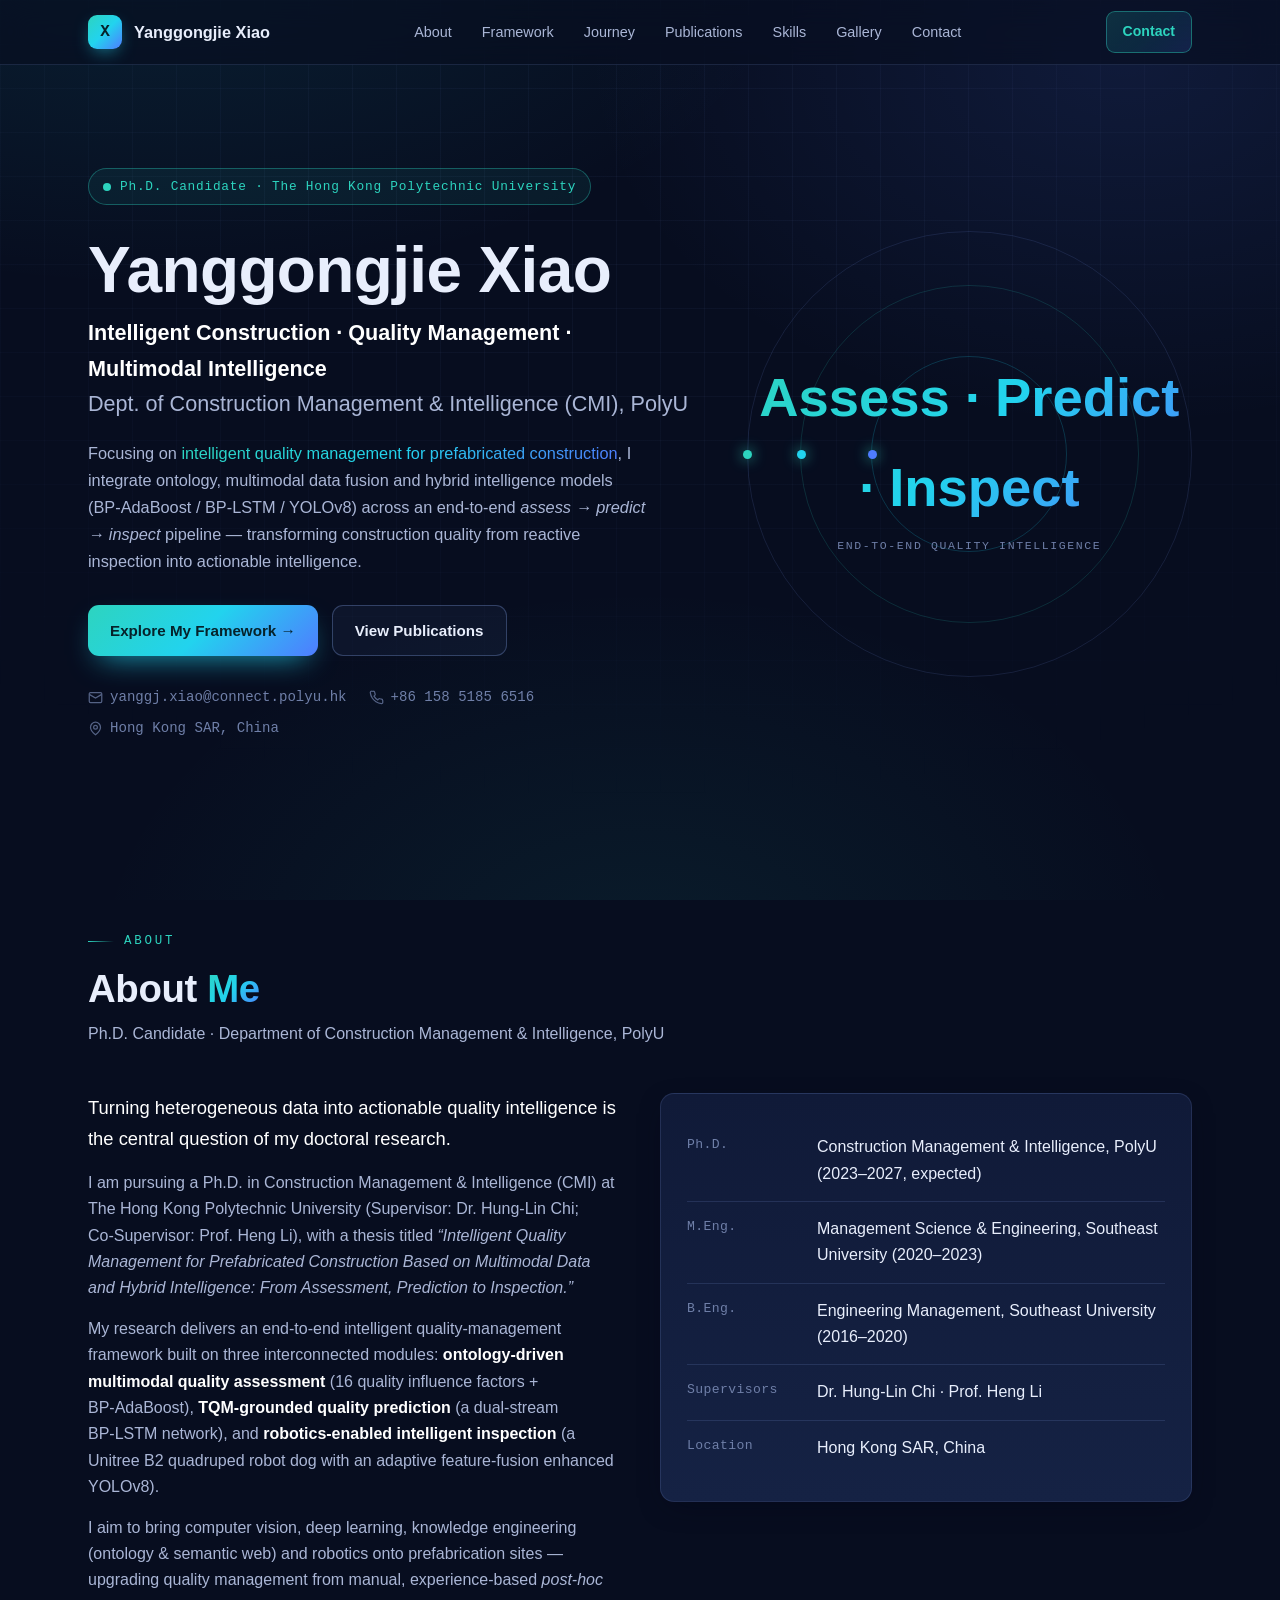
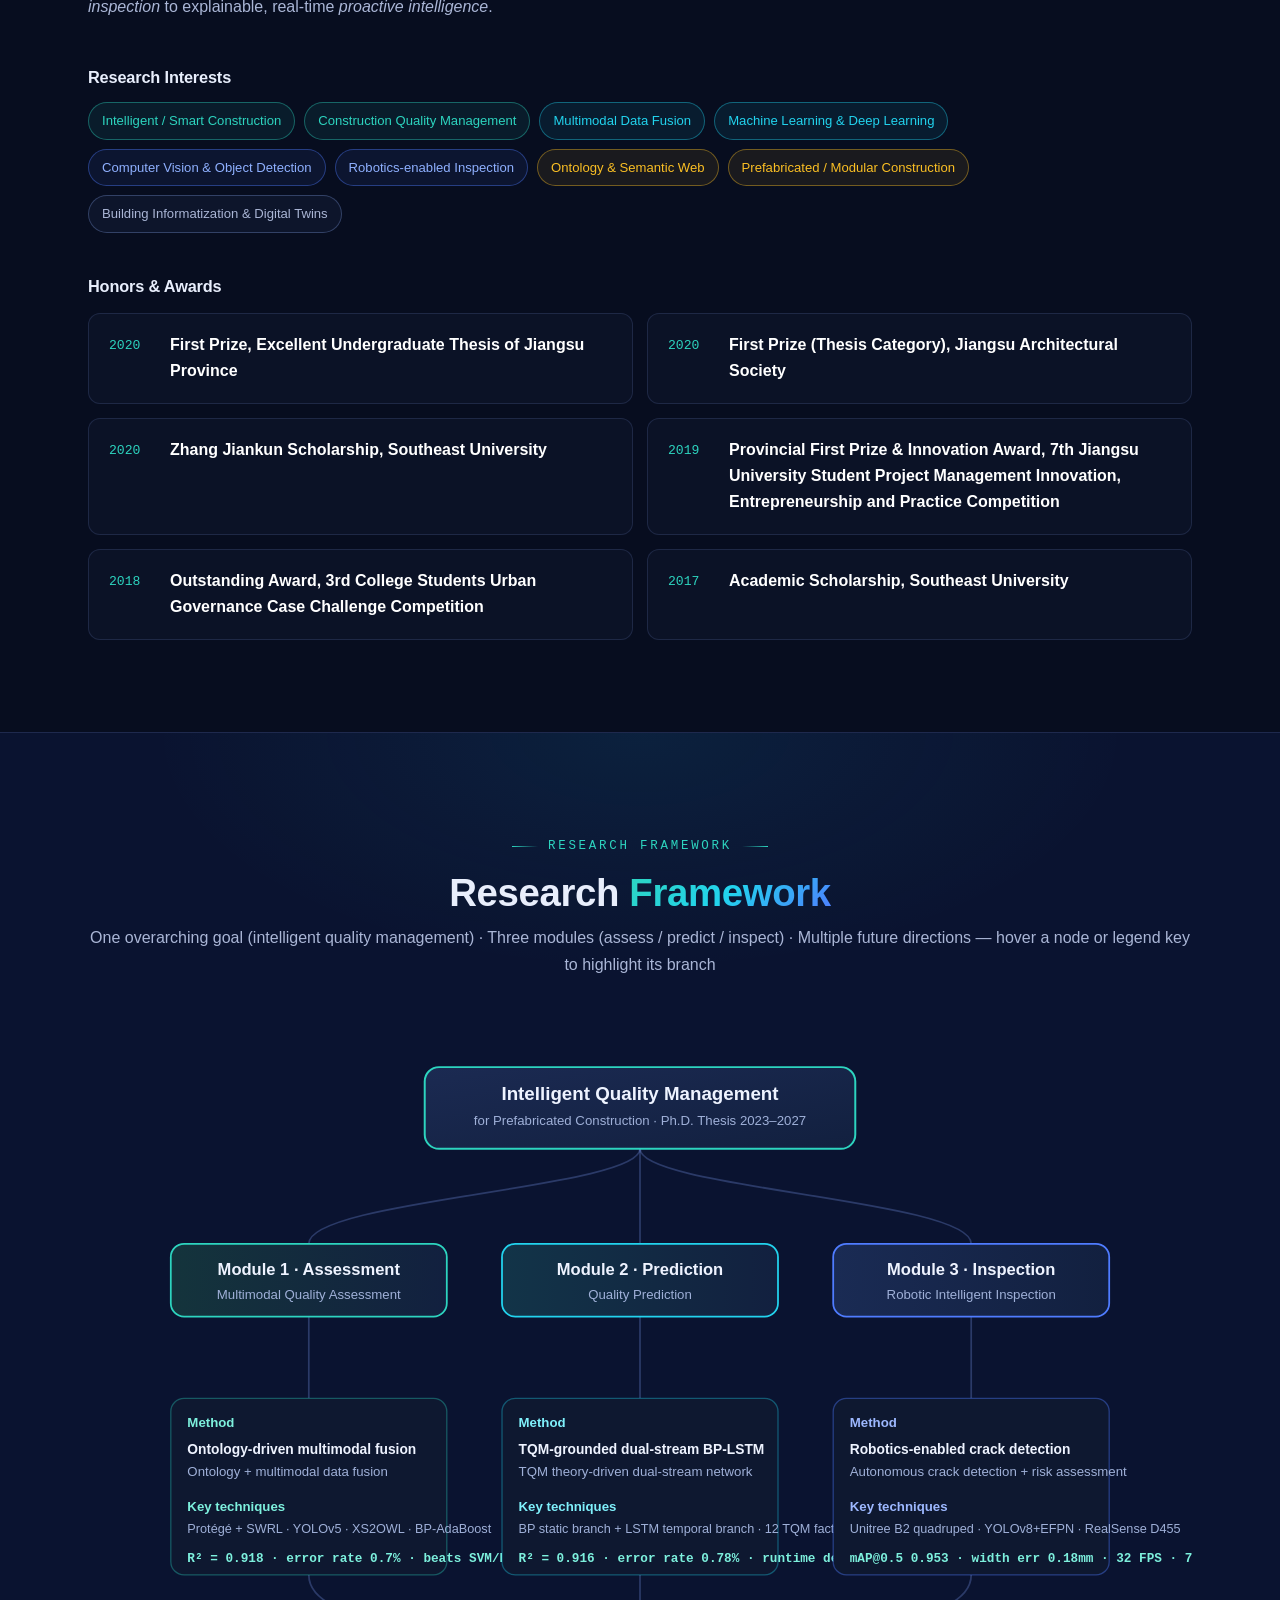
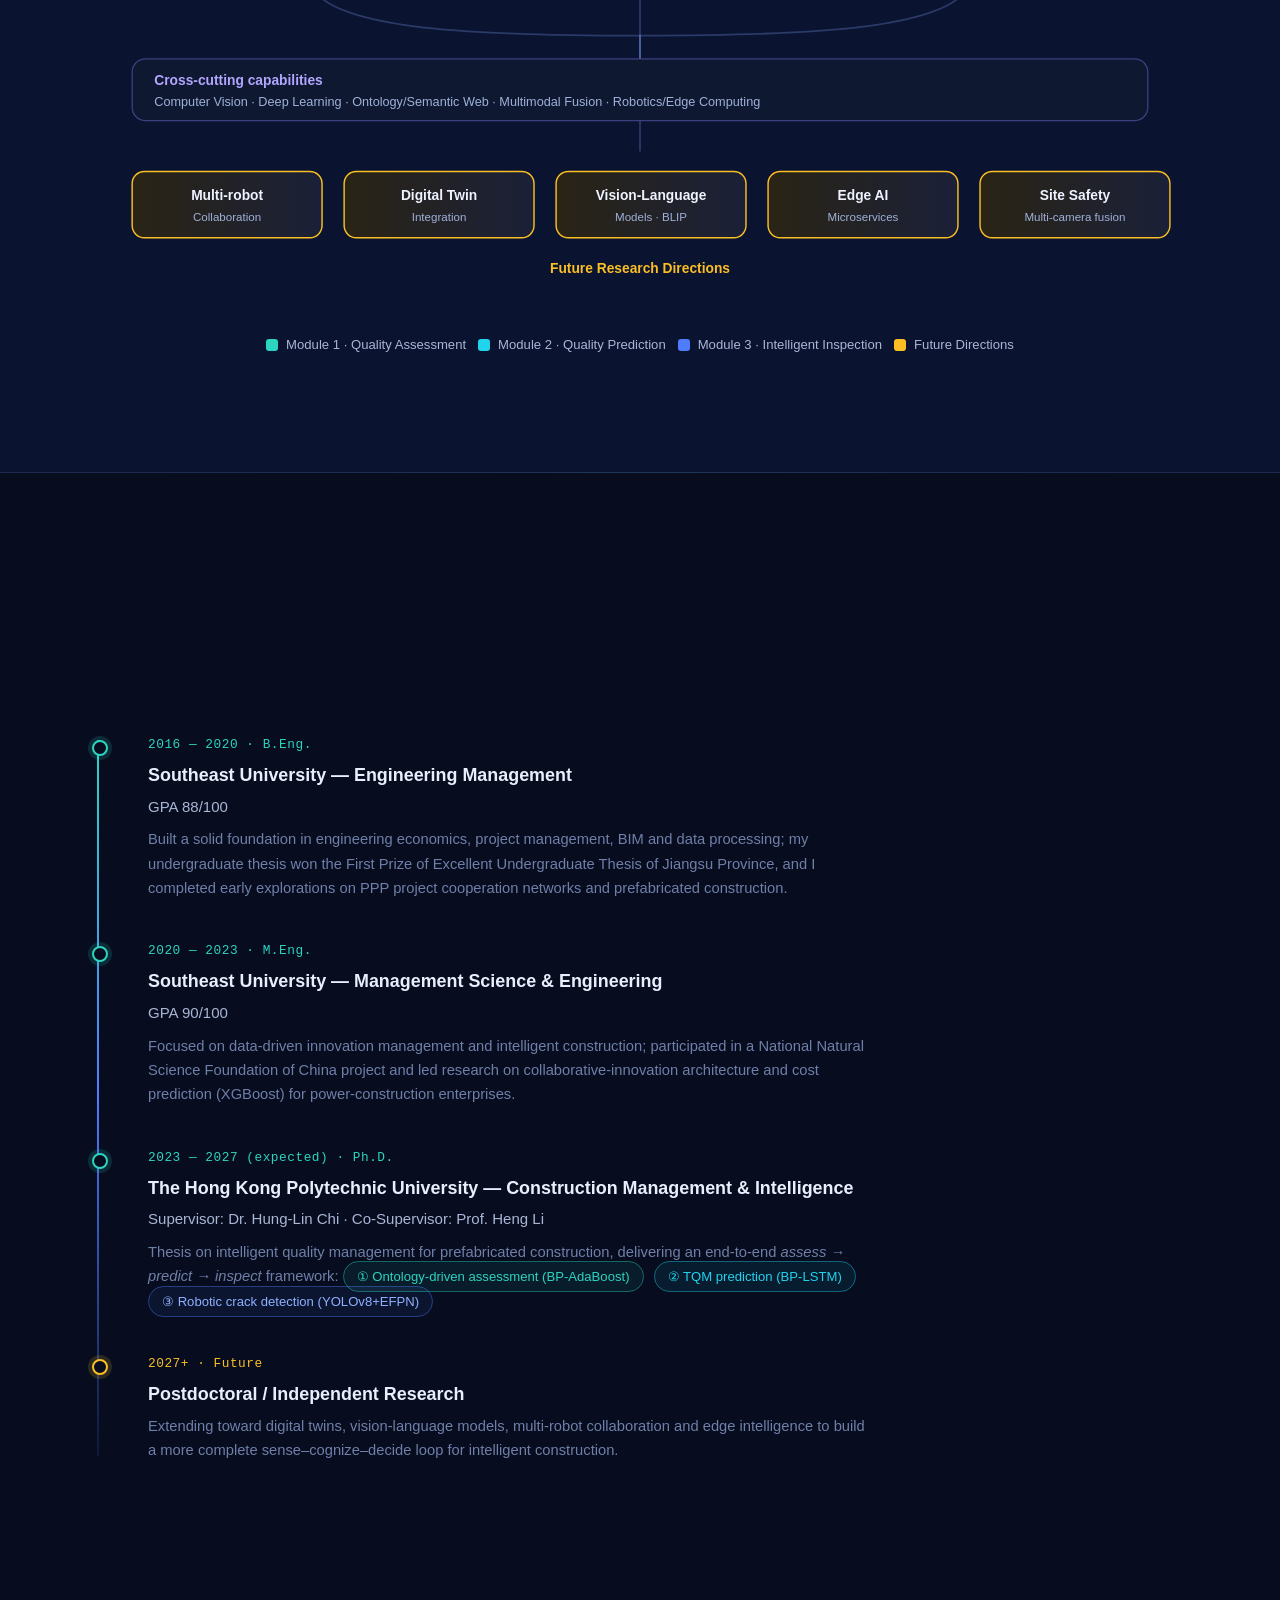
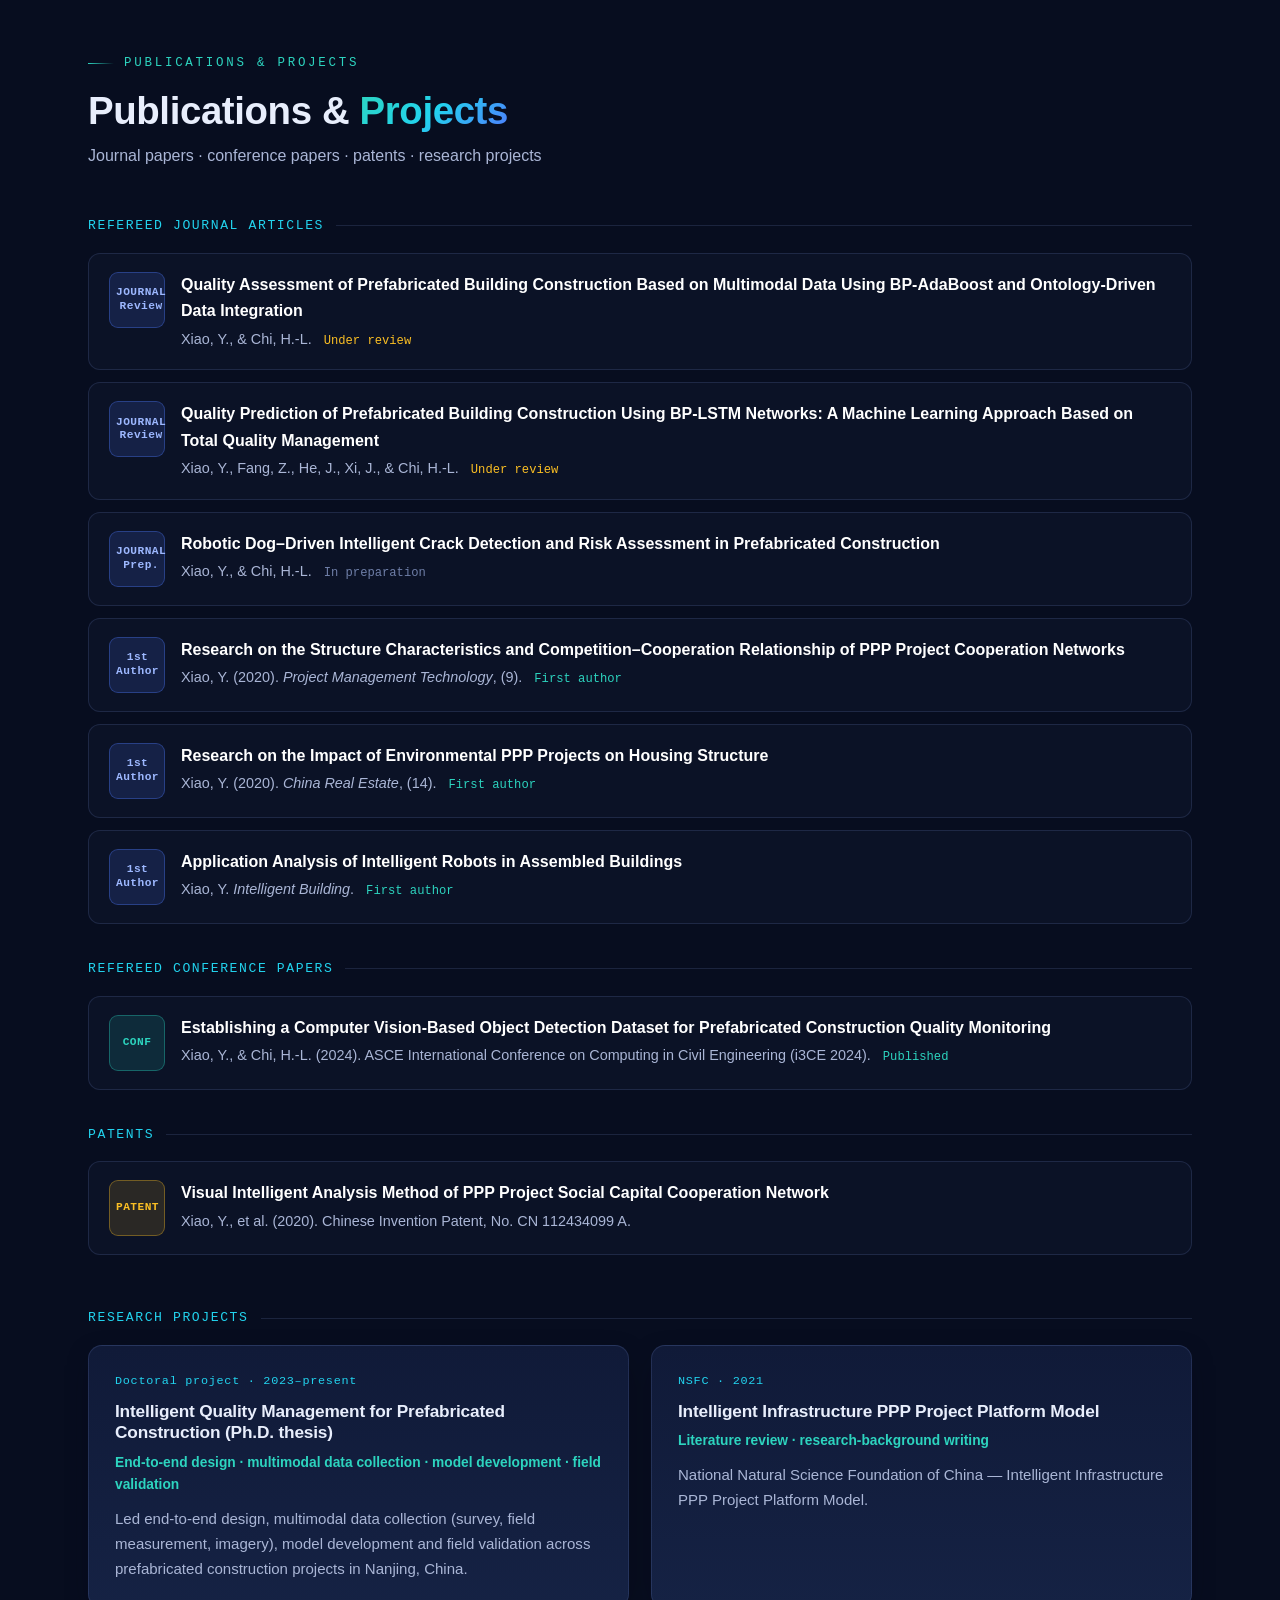
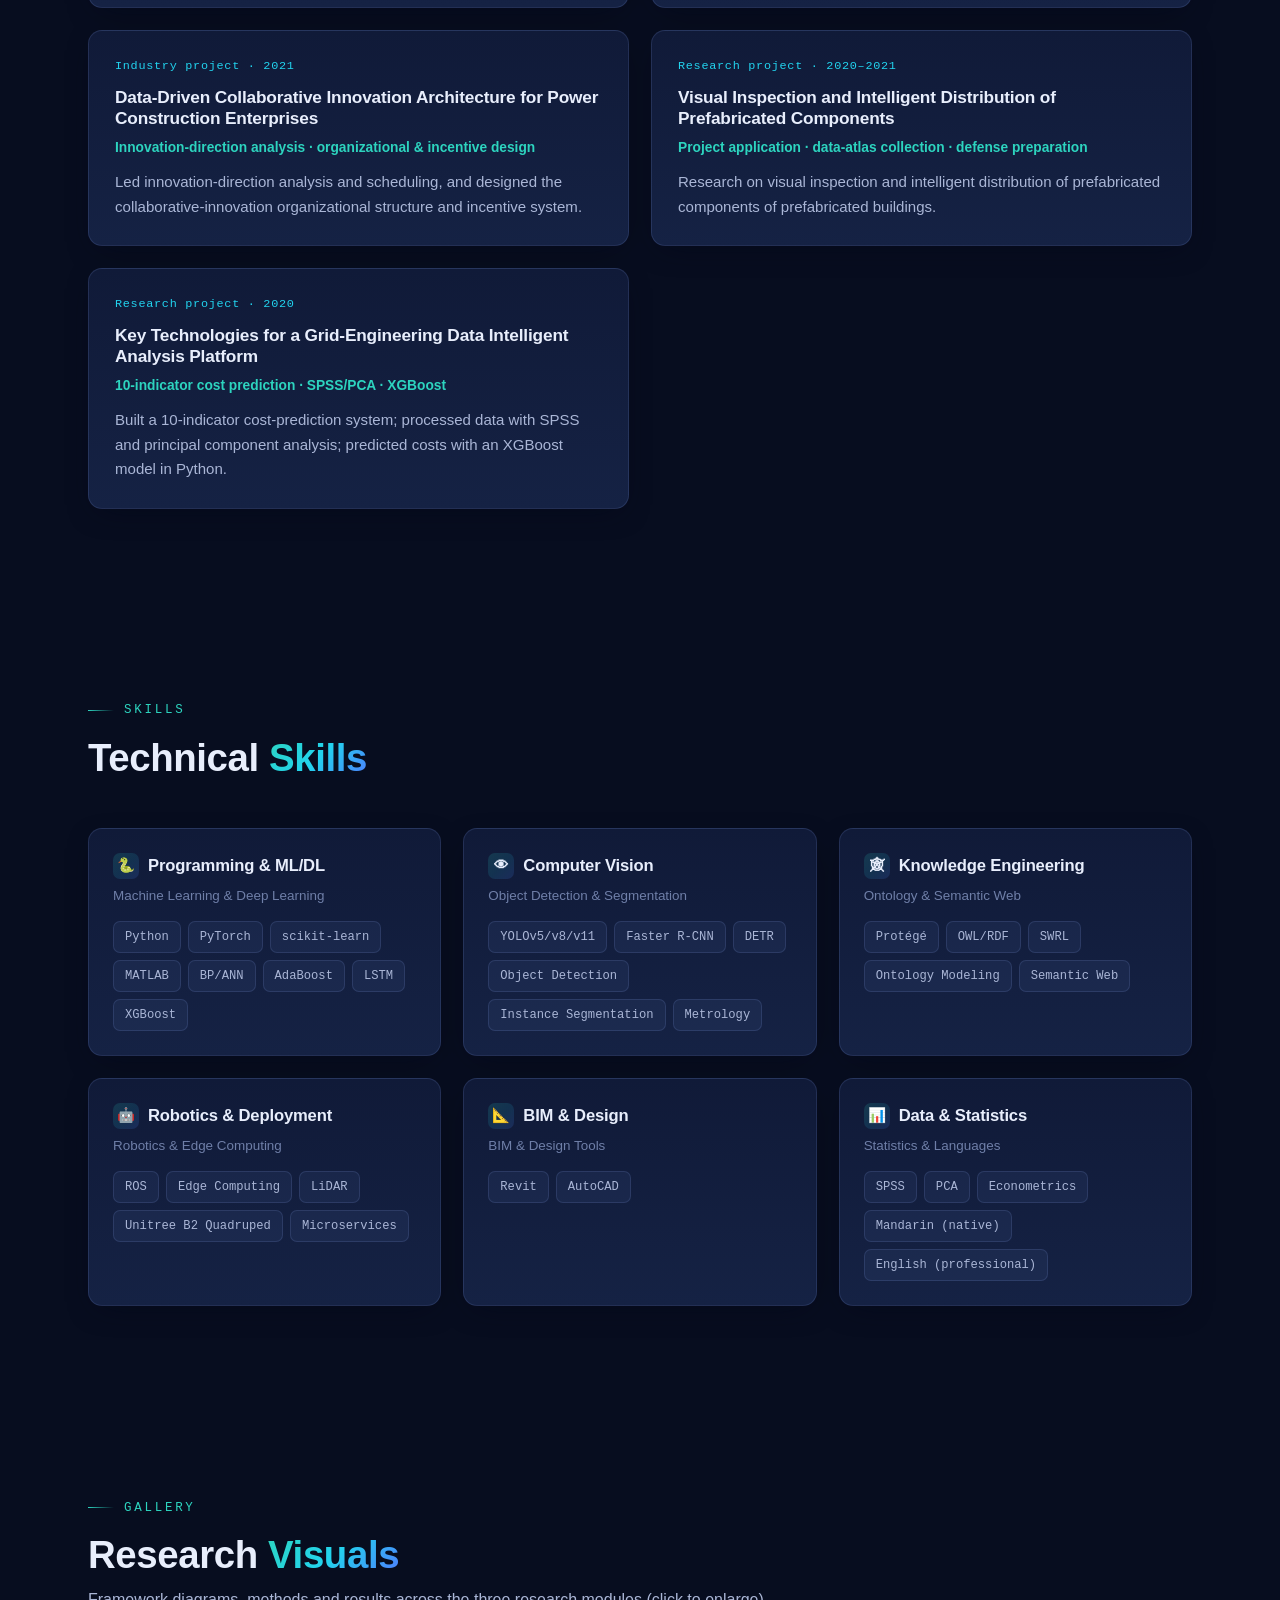
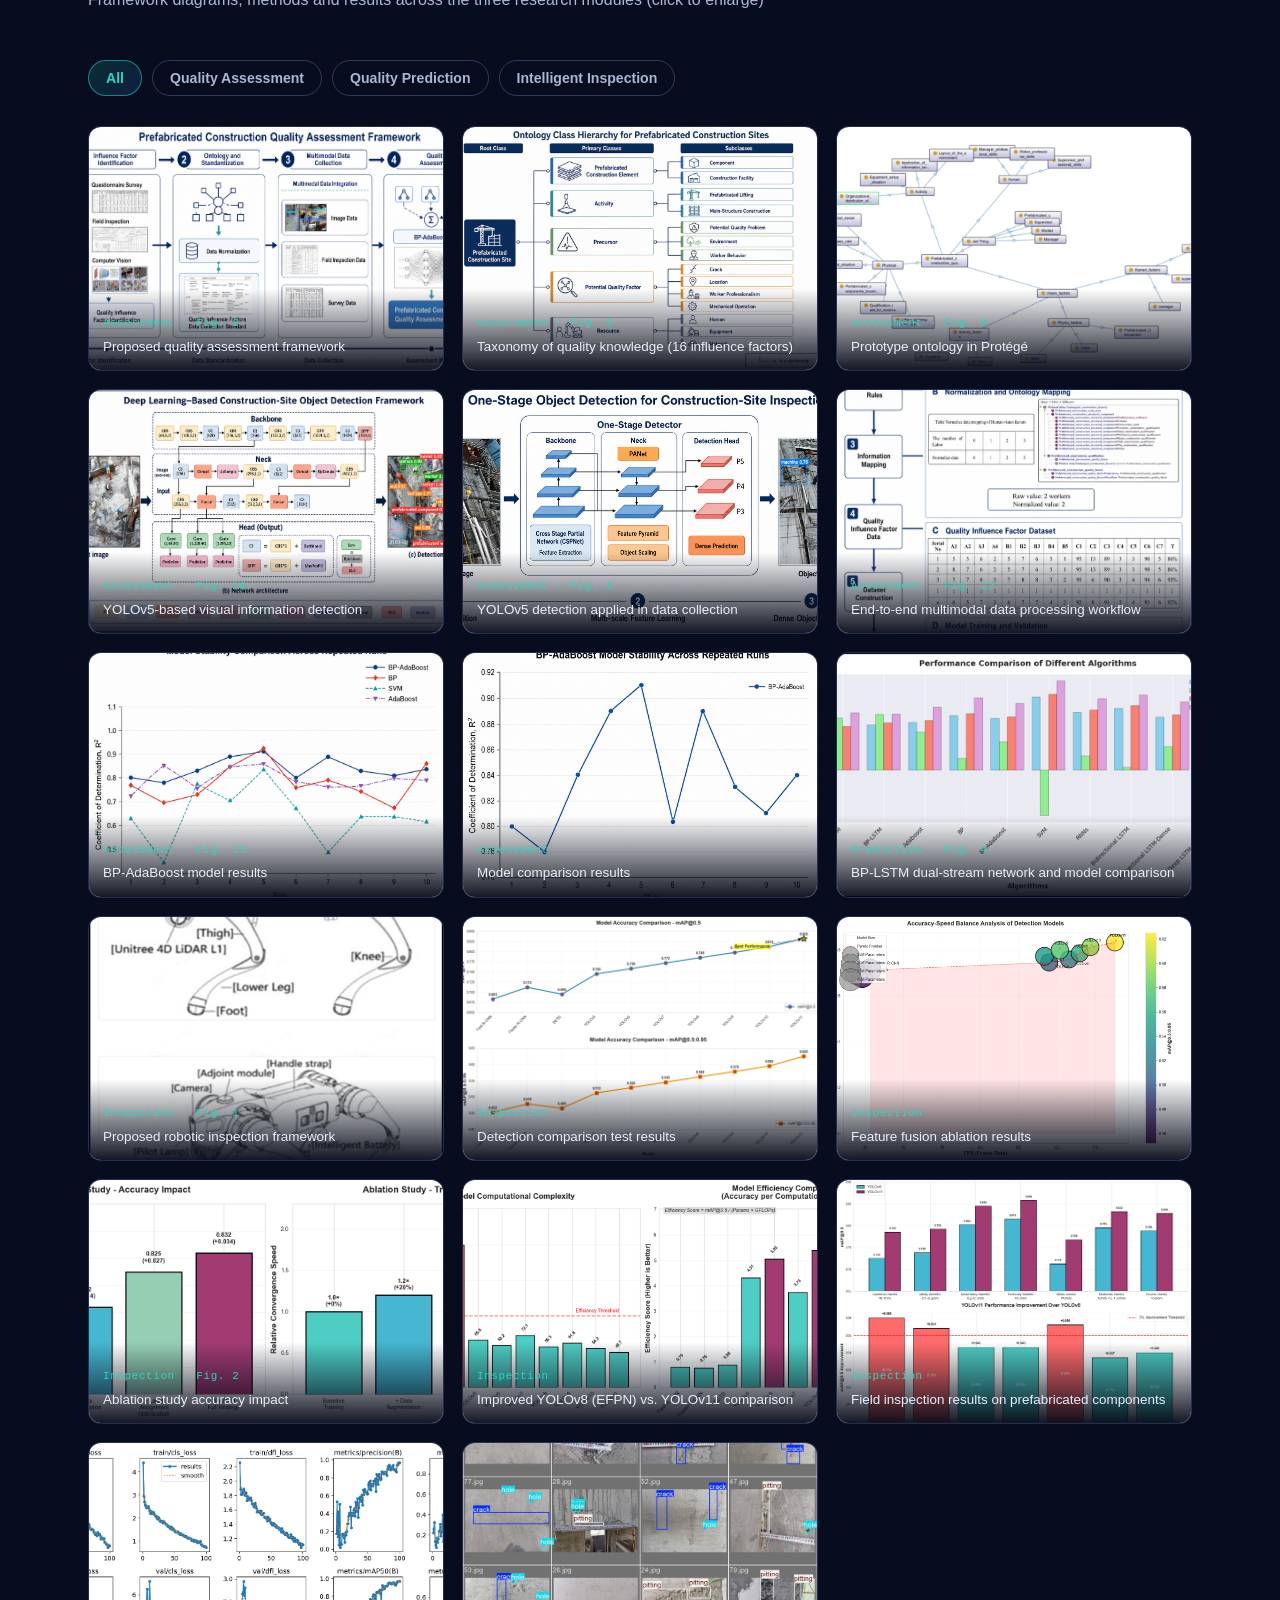
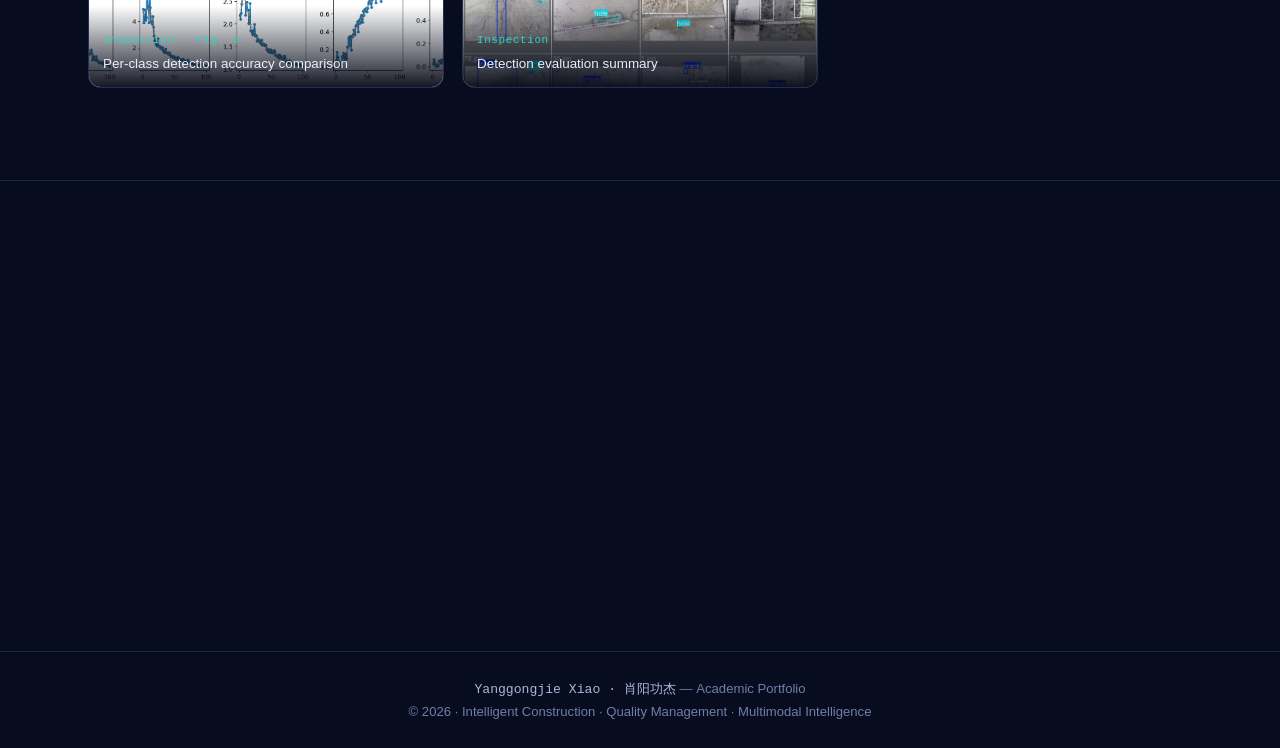
==== index-en.html @ 0dbd0381 "Initial commit: personal academic portfolio website" ====
<!DOCTYPE html>
<html lang="en">
<head>
<meta charset="UTF-8" />
<meta name="viewport" content="width=device-width, initial-scale=1.0" />
<title>Yanggongjie Xiao — Academic Portfolio | Intelligent Construction &amp; Quality Management</title>
<meta name="description" content="Yanggongjie Xiao, Ph.D. Candidate in Construction Management & Intelligence (CMI) at The Hong Kong Polytechnic University. Research: intelligent construction, prefabricated building quality management, multimodal data fusion, computer vision and robotic inspection." />
<link rel="icon" href="data:image/svg+xml,%3Csvg xmlns='http://www.w3.org/2000/svg' viewBox='0 0 32 32'%3E%3Crect width='32' height='32' rx='8' fill='%230a1330'/%3E%3Ctext x='16' y='22' font-size='16' text-anchor='middle' fill='%232dd4bf' font-family='monospace' font-weight='bold'%3EX%3C/text%3E%3C/svg%3E" />
<link rel="stylesheet" href="css/style.css" />
</head>
<body>

<!-- ============ Header ============ -->
<header class="site-header">
  <div class="nav-inner">
    <a href="#top" class="brand">
      <span class="logo">X</span>
      <span>Yanggongjie Xiao</span>
    </a>
    <nav>
      <ul class="nav-links">
        <li><a href="#about">About</a></li>
        <li><a href="#framework">Framework</a></li>
        <li><a href="#journey">Journey</a></li>
        <li><a href="#publications">Publications</a></li>
        <li><a href="#skills">Skills</a></li>
        <li><a href="#gallery">Gallery</a></li>
        <li><a href="#contact">Contact</a></li>
      </ul>
    </nav>
    <a class="nav-cta" href="#contact">Contact</a>
    <button class="nav-toggle" aria-label="Menu">☰</button>
  </div>
</header>

<!-- ============ Hero ============ -->
<section class="hero" id="top">
  <div class="container hero-grid">
    <div class="reveal">
      <span class="hero-tag"><span class="dot"></span> Ph.D. Candidate · The Hong Kong Polytechnic University</span>
      <h1>Yanggongjie Xiao</h1>
      <div class="role">
        <span>Intelligent Construction · Quality Management · Multimodal Intelligence</span><br />
        <span class="dim">Dept. of Construction Management &amp; Intelligence (CMI), PolyU</span>
      </div>
      <p class="blurb">
        Focusing on <span class="grad-text">intelligent quality management for prefabricated construction</span>, I integrate ontology, multimodal data fusion and hybrid intelligence models (BP‑AdaBoost / BP‑LSTM / YOLOv8) across an end-to-end <em>assess → predict → inspect</em> pipeline — transforming construction quality from reactive inspection into actionable intelligence.
      </p>
      <div class="hero-actions">
        <a class="btn btn-primary" href="#framework">Explore My Framework →</a>
        <a class="btn btn-ghost" href="#publications">View Publications</a>
      </div>
      <div class="hero-contacts">
        <span>
          <svg viewBox="0 0 24 24" fill="none" stroke="currentColor" stroke-width="2"><rect x="2" y="4" width="20" height="16" rx="2"/><path d="m2 7 10 6 10-6"/></svg>
          yanggj.xiao@connect.polyu.hk
        </span>
        <span>
          <svg viewBox="0 0 24 24" fill="none" stroke="currentColor" stroke-width="2"><path d="M22 16.9v3a2 2 0 0 1-2.2 2 19.8 19.8 0 0 1-8.6-3.1 19.5 19.5 0 0 1-6-6A19.8 19.8 0 0 1 2.1 4.2 2 2 0 0 1 4.1 2h3a2 2 0 0 1 2 1.7c.1 1 .4 2 .7 2.8a2 2 0 0 1-.5 2.1L8 9.8a16 16 0 0 0 6 6l1.2-1.3a2 2 0 0 1 2.1-.5c.9.3 1.8.6 2.8.7a2 2 0 0 1 1.7 2z"/></svg>
          +86 158 5185 6516
        </span>
        <span>
          <svg viewBox="0 0 24 24" fill="none" stroke="currentColor" stroke-width="2"><path d="M20 10c0 6-8 12-8 12s-8-6-8-12a8 8 0 0 1 16 0z"/><circle cx="12" cy="10" r="3"/></svg>
          Hong Kong SAR, China
        </span>
      </div>
    </div>

    <div class="hero-visual reveal">
      <div class="orbit"></div>
      <div class="orbit o2"></div>
      <div class="orbit o3"></div>
      <div class="hero-core">
        <div class="big grad-text">Assess · Predict · Inspect</div>
        <div class="lbl">End-to-end quality intelligence</div>
      </div>
    </div>
  </div>
</section>

<!-- ============ About ============ -->
<section id="about">
  <div class="container">
    <div class="section-head reveal">
      <span class="eyebrow">About</span>
      <h2 class="section-title">About <span class="grad-text">Me</span></h2>
      <p class="section-sub">Ph.D. Candidate · Department of Construction Management &amp; Intelligence, PolyU</p>
    </div>

    <div class="about-grid">
      <div class="reveal">
        <p class="about-lead">Turning heterogeneous data into actionable quality intelligence is the central question of my doctoral research.</p>
        <div class="about-text">
          <p>
            I am pursuing a Ph.D. in Construction Management &amp; Intelligence (CMI) at The Hong Kong Polytechnic University (Supervisor: Dr. Hung‑Lin Chi; Co‑Supervisor: Prof. Heng Li), with a thesis titled <em>“Intelligent Quality Management for Prefabricated Construction Based on Multimodal Data and Hybrid Intelligence: From Assessment, Prediction to Inspection.”</em>
          </p>
          <p>
            My research delivers an end-to-end intelligent quality-management framework built on three interconnected modules: <b style="color:#fff">ontology-driven multimodal quality assessment</b> (16 quality influence factors + BP‑AdaBoost), <b style="color:#fff">TQM-grounded quality prediction</b> (a dual-stream BP‑LSTM network), and <b style="color:#fff">robotics-enabled intelligent inspection</b> (a Unitree B2 quadruped robot dog with an adaptive feature-fusion enhanced YOLOv8).
          </p>
          <p>
            I aim to bring computer vision, deep learning, knowledge engineering (ontology &amp; semantic web) and robotics onto prefabrication sites — upgrading quality management from manual, experience-based <em>post-hoc inspection</em> to explainable, real-time <em>proactive intelligence</em>.
          </p>
        </div>
      </div>

      <div class="about-side reveal">
        <div class="card">
          <div class="fact-row"><span class="k">Ph.D.</span><span class="v">Construction Management &amp; Intelligence, PolyU (2023–2027, expected)</span></div>
          <div class="fact-row"><span class="k">M.Eng.</span><span class="v">Management Science &amp; Engineering, Southeast University (2020–2023)</span></div>
          <div class="fact-row"><span class="k">B.Eng.</span><span class="v">Engineering Management, Southeast University (2016–2020)</span></div>
          <div class="fact-row"><span class="k">Supervisors</span><span class="v">Dr. Hung‑Lin Chi · Prof. Heng Li</span></div>
          <div class="fact-row"><span class="k">Location</span><span class="v">Hong Kong SAR, China</span></div>
        </div>
      </div>
    </div>

    <div class="reveal" style="margin-top:34px">
      <h3 style="margin-bottom:14px;font-size:1.02rem">Research Interests</h3>
      <div class="chips">
        <span class="chip teal">Intelligent / Smart Construction</span>
        <span class="chip teal">Construction Quality Management</span>
        <span class="chip cyan">Multimodal Data Fusion</span>
        <span class="chip cyan">Machine Learning &amp; Deep Learning</span>
        <span class="chip blue">Computer Vision &amp; Object Detection</span>
        <span class="chip blue">Robotics-enabled Inspection</span>
        <span class="chip amber">Ontology &amp; Semantic Web</span>
        <span class="chip amber">Prefabricated / Modular Construction</span>
        <span class="chip">Building Informatization &amp; Digital Twins</span>
      </div>
    </div>

    <!-- Honors -->
    <div class="reveal" style="margin-top:44px">
      <h3 style="margin-bottom:16px;font-size:1.02rem">Honors &amp; Awards</h3>
      <div class="honors">
        <div class="honor"><span class="yr">2020</span><div><div class="t">First Prize, Excellent Undergraduate Thesis of Jiangsu Province</div></div></div>
        <div class="honor"><span class="yr">2020</span><div><div class="t">First Prize (Thesis Category), Jiangsu Architectural Society</div></div></div>
        <div class="honor"><span class="yr">2020</span><div><div class="t">Zhang Jiankun Scholarship, Southeast University</div></div></div>
        <div class="honor"><span class="yr">2019</span><div><div class="t">Provincial First Prize &amp; Innovation Award, 7th Jiangsu University Student Project Management Innovation, Entrepreneurship and Practice Competition</div></div></div>
        <div class="honor"><span class="yr">2018</span><div><div class="t">Outstanding Award, 3rd College Students Urban Governance Case Challenge Competition</div></div></div>
        <div class="honor"><span class="yr">2017</span><div><div class="t">Academic Scholarship, Southeast University</div></div></div>
      </div>
    </div>
  </div>
</section>

<!-- ============ Research Framework (tree) ============ -->
<section class="framework-stage" id="framework">
  <div class="container">
    <div class="section-head center reveal">
      <span class="eyebrow">Research Framework</span>
      <h2 class="section-title">Research <span class="grad-text">Framework</span></h2>
      <p class="section-sub">One overarching goal (intelligent quality management) · Three modules (assess / predict / inspect) · Multiple future directions — hover a node or legend key to highlight its branch</p>
    </div>

    <div class="tree-wrap reveal">
      <div class="tree">
        <svg viewBox="0 0 1000 790" role="img" aria-label="Research framework tree diagram">
          <defs>
            <linearGradient id="gRoot" x1="0" y1="0" x2="1" y2="1">
              <stop offset="0" stop-color="#1b2a52"/><stop offset="1" stop-color="#12203f"/>
            </linearGradient>
            <linearGradient id="gAssess" x1="0" y1="0" x2="1" y2="0">
              <stop offset="0" stop-color="#14343c"/><stop offset="1" stop-color="#12203f"/>
            </linearGradient>
            <linearGradient id="gPredict" x1="0" y1="0" x2="1" y2="0">
              <stop offset="0" stop-color="#123448"/><stop offset="1" stop-color="#12203f"/>
            </linearGradient>
            <linearGradient id="gInspect" x1="0" y1="0" x2="1" y2="0">
              <stop offset="0" stop-color="#1a2b54"/><stop offset="1" stop-color="#12203f"/>
            </linearGradient>
            <linearGradient id="gFuture" x1="0" y1="0" x2="1" y2="0">
              <stop offset="0" stop-color="#2a2415"/><stop offset="1" stop-color="#1a2038"/>
            </linearGradient>
          </defs>

          <!-- connecting lines -->
          <g class="links">
            <path class="link" d="M500 104 C500 140 200 150 200 190" />
            <path class="link" d="M500 104 L500 190" />
            <path class="link" d="M500 104 C500 140 800 150 800 190" />
            <path class="link" data-module="assess"  d="M200 256 L200 330" />
            <path class="link" data-module="predict" d="M500 256 L500 330" />
            <path class="link" data-module="inspect" d="M800 256 L800 330" />
            <path class="link" d="M200 490 C200 540 350 545 500 545 L500 566" />
            <path class="link" d="M500 490 L500 566" />
            <path class="link" d="M800 490 C800 540 650 545 500 545 L500 566" />
            <path class="link" d="M500 622 L500 650" />
          </g>

          <!-- ROOT -->
          <g class="node" data-root="true">
            <rect x="305" y="30" width="390" height="74" rx="13" fill="url(#gRoot)" stroke="#2dd4bf" stroke-width="1.8"/>
            <text x="500" y="60" text-anchor="middle" class="node-title" style="font-size:17px">Intelligent Quality Management</text>
            <text x="500" y="82" text-anchor="middle" class="node-sub">for Prefabricated Construction · Ph.D. Thesis 2023–2027</text>
          </g>

          <!-- MODULE 1: Assessment -->
          <g class="node" data-module="assess">
            <rect x="75" y="190" width="250" height="66" rx="12" fill="url(#gAssess)" stroke="#2dd4bf" stroke-width="1.6"/>
            <text x="200" y="218" text-anchor="middle" class="node-title">Module 1 · Assessment</text>
            <text x="200" y="240" text-anchor="middle" class="node-sub">Multimodal Quality Assessment</text>
          </g>
          <g class="node" data-module="assess">
            <rect x="75" y="330" width="250" height="160" rx="12" fill="#0e1830" stroke="rgba(45,212,191,.35)" stroke-width="1.2"/>
            <text x="90" y="356" class="node-sub" style="font-weight:700;fill:#7df0dd">Method</text>
            <text x="90" y="380" class="node-title" style="font-size:12.5px">Ontology-driven multimodal fusion</text>
            <text x="90" y="400" class="node-sub">Ontology + multimodal data fusion</text>
            <text x="90" y="432" class="node-sub" style="font-weight:700;fill:#7df0dd">Key techniques</text>
            <text x="90" y="452" class="node-sub" style="font-size:11.5px">Protégé + SWRL · YOLOv5 · XS2OWL · BP‑AdaBoost</text>
            <text x="90" y="478" class="node-metric">R² = 0.918 · error rate 0.7% · beats SVM/BP</text>
          </g>

          <!-- MODULE 2: Prediction -->
          <g class="node" data-module="predict">
            <rect x="375" y="190" width="250" height="66" rx="12" fill="url(#gPredict)" stroke="#22d3ee" stroke-width="1.6"/>
            <text x="500" y="218" text-anchor="middle" class="node-title">Module 2 · Prediction</text>
            <text x="500" y="240" text-anchor="middle" class="node-sub">Quality Prediction</text>
          </g>
          <g class="node" data-module="predict">
            <rect x="375" y="330" width="250" height="160" rx="12" fill="#0e1830" stroke="rgba(34,211,238,.35)" stroke-width="1.2"/>
            <text x="390" y="356" class="node-sub" style="font-weight:700;fill:#7ff0fb">Method</text>
            <text x="390" y="380" class="node-title" style="font-size:12.5px">TQM-grounded dual-stream BP‑LSTM</text>
            <text x="390" y="400" class="node-sub">TQM theory-driven dual-stream network</text>
            <text x="390" y="432" class="node-sub" style="font-weight:700;fill:#7ff0fb">Key techniques</text>
            <text x="390" y="452" class="node-sub" style="font-size:11.5px">BP static branch + LSTM temporal branch · 12 TQM factors</text>
            <text x="390" y="478" class="node-metric">R² = 0.916 · error rate 0.78% · runtime decoupled</text>
          </g>

          <!-- MODULE 3: Inspection -->
          <g class="node" data-module="inspect">
            <rect x="675" y="190" width="250" height="66" rx="12" fill="url(#gInspect)" stroke="#4f7cff" stroke-width="1.6"/>
            <text x="800" y="218" text-anchor="middle" class="node-title">Module 3 · Inspection</text>
            <text x="800" y="240" text-anchor="middle" class="node-sub">Robotic Intelligent Inspection</text>
          </g>
          <g class="node" data-module="inspect">
            <rect x="675" y="330" width="250" height="160" rx="12" fill="#0e1830" stroke="rgba(79,124,255,.4)" stroke-width="1.2"/>
            <text x="690" y="356" class="node-sub" style="font-weight:700;fill:#9db8ff">Method</text>
            <text x="690" y="380" class="node-title" style="font-size:12.5px">Robotics-enabled crack detection</text>
            <text x="690" y="400" class="node-sub">Autonomous crack detection + risk assessment</text>
            <text x="690" y="432" class="node-sub" style="font-weight:700;fill:#9db8ff">Key techniques</text>
            <text x="690" y="452" class="node-sub" style="font-size:11.5px">Unitree B2 quadruped · YOLOv8+EFPN · RealSense D455</text>
            <text x="690" y="478" class="node-metric">mAP@0.5 0.953 · width err 0.18mm · 32 FPS · 75% faster</text>
          </g>

          <!-- CROSS-CUTTING -->
          <g class="node" data-root="true">
            <rect x="40" y="566" width="920" height="56" rx="12" fill="#0e1830" stroke="rgba(139,124,246,.4)" stroke-width="1.2"/>
            <text x="60" y="590" class="node-sub" style="font-weight:700;fill:#b3a6ff;font-size:12.5px">Cross-cutting capabilities</text>
            <text x="60" y="609" class="node-sub" style="font-size:11.5px">Computer Vision · Deep Learning · Ontology/Semantic Web · Multimodal Fusion · Robotics/Edge Computing</text>
          </g>

          <!-- FUTURE -->
          <g class="node" data-module="future">
            <rect x="40" y="668" width="172" height="60" rx="11" fill="url(#gFuture)" stroke="#fbbf24" stroke-width="1.3"/>
            <text x="126" y="694" text-anchor="middle" class="node-title" style="font-size:12.5px">Multi-robot</text>
            <text x="126" y="713" text-anchor="middle" class="node-sub" style="font-size:10.5px">Collaboration</text>
          </g>
          <g class="node" data-module="future">
            <rect x="232" y="668" width="172" height="60" rx="11" fill="url(#gFuture)" stroke="#fbbf24" stroke-width="1.3"/>
            <text x="318" y="694" text-anchor="middle" class="node-title" style="font-size:12.5px">Digital Twin</text>
            <text x="318" y="713" text-anchor="middle" class="node-sub" style="font-size:10.5px">Integration</text>
          </g>
          <g class="node" data-module="future">
            <rect x="424" y="668" width="172" height="60" rx="11" fill="url(#gFuture)" stroke="#fbbf24" stroke-width="1.3"/>
            <text x="510" y="694" text-anchor="middle" class="node-title" style="font-size:12.5px">Vision-Language</text>
            <text x="510" y="713" text-anchor="middle" class="node-sub" style="font-size:10.5px">Models · BLIP</text>
          </g>
          <g class="node" data-module="future">
            <rect x="616" y="668" width="172" height="60" rx="11" fill="url(#gFuture)" stroke="#fbbf24" stroke-width="1.3"/>
            <text x="702" y="694" text-anchor="middle" class="node-title" style="font-size:12.5px">Edge AI</text>
            <text x="702" y="713" text-anchor="middle" class="node-sub" style="font-size:10.5px">Microservices</text>
          </g>
          <g class="node" data-module="future">
            <rect x="808" y="668" width="172" height="60" rx="11" fill="url(#gFuture)" stroke="#fbbf24" stroke-width="1.3"/>
            <text x="894" y="694" text-anchor="middle" class="node-title" style="font-size:12.5px">Site Safety</text>
            <text x="894" y="713" text-anchor="middle" class="node-sub" style="font-size:10.5px">Multi-camera fusion</text>
          </g>
          <text x="500" y="760" text-anchor="middle" class="node-sub" style="fill:#fbbf24;font-weight:700;font-size:12.5px">Future Research Directions</text>
        </svg>
      </div>

      <div class="tree-legend">
        <span class="legend-key" data-module="assess"><span class="sw" style="background:#2dd4bf"></span>Module 1 · Quality Assessment</span>
        <span class="legend-key" data-module="predict"><span class="sw" style="background:#22d3ee"></span>Module 2 · Quality Prediction</span>
        <span class="legend-key" data-module="inspect"><span class="sw" style="background:#4f7cff"></span>Module 3 · Intelligent Inspection</span>
        <span class="legend-key" data-module="future"><span class="sw" style="background:#fbbf24"></span>Future Directions</span>
      </div>
    </div>
  </div>
</section>

<!-- ============ Research Journey ============ -->
<section id="journey">
  <div class="container">
    <div class="section-head reveal">
      <span class="eyebrow">Research Journey</span>
      <h2 class="section-title">Research <span class="grad-text">Journey</span></h2>
      <p class="section-sub">From engineering-management fundamentals to intelligent-construction research</p>
    </div>

    <div class="timeline reveal">
      <div class="tl-item">
        <div class="tl-date">2016 — 2020 · B.Eng.</div>
        <div class="tl-title">Southeast University — Engineering Management</div>
        <div class="tl-org">GPA 88/100</div>
        <div class="tl-desc">Built a solid foundation in engineering economics, project management, BIM and data processing; my undergraduate thesis won the First Prize of Excellent Undergraduate Thesis of Jiangsu Province, and I completed early explorations on PPP project cooperation networks and prefabricated construction.</div>
      </div>
      <div class="tl-item">
        <div class="tl-date">2020 — 2023 · M.Eng.</div>
        <div class="tl-title">Southeast University — Management Science &amp; Engineering</div>
        <div class="tl-org">GPA 90/100</div>
        <div class="tl-desc">Focused on data-driven innovation management and intelligent construction; participated in a National Natural Science Foundation of China project and led research on collaborative-innovation architecture and cost prediction (XGBoost) for power-construction enterprises.</div>
      </div>
      <div class="tl-item">
        <div class="tl-date">2023 — 2027 (expected) · Ph.D.</div>
        <div class="tl-title">The Hong Kong Polytechnic University — Construction Management &amp; Intelligence</div>
        <div class="tl-org">Supervisor: Dr. Hung‑Lin Chi · Co‑Supervisor: Prof. Heng Li</div>
        <div class="tl-desc">
          Thesis on intelligent quality management for prefabricated construction, delivering an end-to-end <em>assess → predict → inspect</em> framework:
          <span class="chip teal" style="margin:6px 6px 0 0">① Ontology-driven assessment (BP‑AdaBoost)</span>
          <span class="chip cyan" style="margin:6px 6px 0 0">② TQM prediction (BP‑LSTM)</span>
          <span class="chip blue" style="margin:6px 0 0 0">③ Robotic crack detection (YOLOv8+EFPN)</span>
        </div>
      </div>
      <div class="tl-item future">
        <div class="tl-date">2027+ · Future</div>
        <div class="tl-title">Postdoctoral / Independent Research</div>
        <div class="tl-desc">Extending toward digital twins, vision-language models, multi-robot collaboration and edge intelligence to build a more complete sense–cognize–decide loop for intelligent construction.</div>
      </div>
    </div>
  </div>
</section>

<!-- ============ Publications & Projects ============ -->
<section id="publications">
  <div class="container">
    <div class="section-head reveal">
      <span class="eyebrow">Publications &amp; Projects</span>
      <h2 class="section-title">Publications &amp; <span class="grad-text">Projects</span></h2>
      <p class="section-sub">Journal papers · conference papers · patents · research projects</p>
    </div>

    <div class="reveal">
      <div class="pub-group-title">Refereed Journal Articles</div>
      <div class="pub-item">
        <div class="pub-badge journal">JOURNAL<br/>Review</div>
        <div>
          <div class="pub-title">Quality Assessment of Prefabricated Building Construction Based on Multimodal Data Using BP‑AdaBoost and Ontology‑Driven Data Integration</div>
          <div class="pub-meta">Xiao, Y., &amp; Chi, H.‑L. <span class="status review">Under review</span></div>
        </div>
      </div>
      <div class="pub-item">
        <div class="pub-badge journal">JOURNAL<br/>Review</div>
        <div>
          <div class="pub-title">Quality Prediction of Prefabricated Building Construction Using BP‑LSTM Networks: A Machine Learning Approach Based on Total Quality Management</div>
          <div class="pub-meta">Xiao, Y., Fang, Z., He, J., Xi, J., &amp; Chi, H.‑L. <span class="status review">Under review</span></div>
        </div>
      </div>
      <div class="pub-item">
        <div class="pub-badge journal">JOURNAL<br/>Prep.</div>
        <div>
          <div class="pub-title">Robotic Dog–Driven Intelligent Crack Detection and Risk Assessment in Prefabricated Construction</div>
          <div class="pub-meta">Xiao, Y., &amp; Chi, H.‑L. <span class="status">In preparation</span></div>
        </div>
      </div>
      <div class="pub-item">
        <div class="pub-badge journal">1st Author</div>
        <div>
          <div class="pub-title">Research on the Structure Characteristics and Competition–Cooperation Relationship of PPP Project Cooperation Networks</div>
          <div class="pub-meta">Xiao, Y. (2020). <em>Project Management Technology</em>, (9). <span class="status pub">First author</span></div>
        </div>
      </div>
      <div class="pub-item">
        <div class="pub-badge journal">1st Author</div>
        <div>
          <div class="pub-title">Research on the Impact of Environmental PPP Projects on Housing Structure</div>
          <div class="pub-meta">Xiao, Y. (2020). <em>China Real Estate</em>, (14). <span class="status pub">First author</span></div>
        </div>
      </div>
      <div class="pub-item">
        <div class="pub-badge journal">1st Author</div>
        <div>
          <div class="pub-title">Application Analysis of Intelligent Robots in Assembled Buildings</div>
          <div class="pub-meta">Xiao, Y. <em>Intelligent Building</em>. <span class="status pub">First author</span></div>
        </div>
      </div>

      <div class="pub-group-title">Refereed Conference Papers</div>
      <div class="pub-item">
        <div class="pub-badge conf">CONF</div>
        <div>
          <div class="pub-title">Establishing a Computer Vision‑Based Object Detection Dataset for Prefabricated Construction Quality Monitoring</div>
          <div class="pub-meta">Xiao, Y., &amp; Chi, H.‑L. (2024). ASCE International Conference on Computing in Civil Engineering (i3CE 2024). <span class="status pub">Published</span></div>
        </div>
      </div>

      <div class="pub-group-title">Patents</div>
      <div class="pub-item">
        <div class="pub-badge patent">PATENT</div>
        <div>
          <div class="pub-title">Visual Intelligent Analysis Method of PPP Project Social Capital Cooperation Network</div>
          <div class="pub-meta">Xiao, Y., et al. (2020). Chinese Invention Patent, No. CN 112434099 A.</div>
        </div>
      </div>
    </div>

    <!-- Projects -->
    <div class="reveal" style="margin-top:52px">
      <div class="pub-group-title">Research Projects</div>
      <div class="proj-grid">
        <div class="card proj-card">
          <div class="proj-tag">Doctoral project · 2023–present</div>
          <h3>Intelligent Quality Management for Prefabricated Construction (Ph.D. thesis)</h3>
          <div class="proj-role">End-to-end design · multimodal data collection · model development · field validation</div>
          <p>Led end-to-end design, multimodal data collection (survey, field measurement, imagery), model development and field validation across prefabricated construction projects in Nanjing, China.</p>
        </div>
        <div class="card proj-card">
          <div class="proj-tag">NSFC · 2021</div>
          <h3>Intelligent Infrastructure PPP Project Platform Model</h3>
          <div class="proj-role">Literature review · research-background writing</div>
          <p>National Natural Science Foundation of China — Intelligent Infrastructure PPP Project Platform Model.</p>
        </div>
        <div class="card proj-card">
          <div class="proj-tag">Industry project · 2021</div>
          <h3>Data-Driven Collaborative Innovation Architecture for Power Construction Enterprises</h3>
          <div class="proj-role">Innovation-direction analysis · organizational &amp; incentive design</div>
          <p>Led innovation-direction analysis and scheduling, and designed the collaborative-innovation organizational structure and incentive system.</p>
        </div>
        <div class="card proj-card">
          <div class="proj-tag">Research project · 2020–2021</div>
          <h3>Visual Inspection and Intelligent Distribution of Prefabricated Components</h3>
          <div class="proj-role">Project application · data-atlas collection · defense preparation</div>
          <p>Research on visual inspection and intelligent distribution of prefabricated components of prefabricated buildings.</p>
        </div>
        <div class="card proj-card">
          <div class="proj-tag">Research project · 2020</div>
          <h3>Key Technologies for a Grid-Engineering Data Intelligent Analysis Platform</h3>
          <div class="proj-role">10-indicator cost prediction · SPSS/PCA · XGBoost</div>
          <p>Built a 10-indicator cost-prediction system; processed data with SPSS and principal component analysis; predicted costs with an XGBoost model in Python.</p>
        </div>
      </div>
    </div>
  </div>
</section>

<!-- ============ Skills ============ -->
<section id="skills">
  <div class="container">
    <div class="section-head reveal">
      <span class="eyebrow">Skills</span>
      <h2 class="section-title">Technical <span class="grad-text">Skills</span></h2>
    </div>

    <div class="skills-grid">
      <div class="card skill-cat reveal">
        <h3><span class="ico">🐍</span>Programming &amp; ML/DL</h3>
        <p>Machine Learning &amp; Deep Learning</p>
        <div class="skill-tags"><span class="tag">Python</span><span class="tag">PyTorch</span><span class="tag">scikit-learn</span><span class="tag">MATLAB</span><span class="tag">BP/ANN</span><span class="tag">AdaBoost</span><span class="tag">LSTM</span><span class="tag">XGBoost</span></div>
      </div>
      <div class="card skill-cat reveal">
        <h3><span class="ico">👁</span>Computer Vision</h3>
        <p>Object Detection &amp; Segmentation</p>
        <div class="skill-tags"><span class="tag">YOLOv5/v8/v11</span><span class="tag">Faster R-CNN</span><span class="tag">DETR</span><span class="tag">Object Detection</span><span class="tag">Instance Segmentation</span><span class="tag">Metrology</span></div>
      </div>
      <div class="card skill-cat reveal">
        <h3><span class="ico">🕸</span>Knowledge Engineering</h3>
        <p>Ontology &amp; Semantic Web</p>
        <div class="skill-tags"><span class="tag">Protégé</span><span class="tag">OWL/RDF</span><span class="tag">SWRL</span><span class="tag">Ontology Modeling</span><span class="tag">Semantic Web</span></div>
      </div>
      <div class="card skill-cat reveal">
        <h3><span class="ico">🤖</span>Robotics &amp; Deployment</h3>
        <p>Robotics &amp; Edge Computing</p>
        <div class="skill-tags"><span class="tag">ROS</span><span class="tag">Edge Computing</span><span class="tag">LiDAR</span><span class="tag">Unitree B2 Quadruped</span><span class="tag">Microservices</span></div>
      </div>
      <div class="card skill-cat reveal">
        <h3><span class="ico">📐</span>BIM &amp; Design</h3>
        <p>BIM &amp; Design Tools</p>
        <div class="skill-tags"><span class="tag">Revit</span><span class="tag">AutoCAD</span></div>
      </div>
      <div class="card skill-cat reveal">
        <h3><span class="ico">📊</span>Data &amp; Statistics</h3>
        <p>Statistics &amp; Languages</p>
        <div class="skill-tags"><span class="tag">SPSS</span><span class="tag">PCA</span><span class="tag">Econometrics</span><span class="tag">Mandarin (native)</span><span class="tag">English (professional)</span></div>
      </div>
    </div>
  </div>
</section>

<!-- ============ Gallery ============ -->
<section id="gallery">
  <div class="container">
    <div class="section-head reveal">
      <span class="eyebrow">Gallery</span>
      <h2 class="section-title">Research <span class="grad-text">Visuals</span></h2>
      <p class="section-sub">Framework diagrams, methods and results across the three research modules (click to enlarge)</p>
    </div>

    <div class="gallery-tabs reveal">
      <button class="g-tab active" data-filter="all">All</button>
      <button class="g-tab" data-filter="assess">Quality Assessment</button>
      <button class="g-tab" data-filter="predict">Quality Prediction</button>
      <button class="g-tab" data-filter="inspect">Intelligent Inspection</button>
    </div>

    <div class="gallery-grid reveal">
      <!-- Assessment -->
      <figure class="g-item" data-cat="assess">
        <img class="thumb" src="assets/img/qa-framework.png" alt="Proposed quality assessment framework" loading="lazy" />
        <div class="cap"><span class="tag">Assessment · Fig. 2</span>Proposed quality assessment framework</div>
        <span class="zoom">⤢</span>
      </figure>
      <figure class="g-item" data-cat="assess">
        <img class="thumb" src="assets/img/qa-taxonomy.png" alt="Taxonomy of quality knowledge" loading="lazy" />
        <div class="cap"><span class="tag">Assessment · Fig. 5</span>Taxonomy of quality knowledge (16 influence factors)</div>
        <span class="zoom">⤢</span>
      </figure>
      <figure class="g-item" data-cat="assess">
        <img class="thumb" src="assets/img/qa-ontology.png" alt="Prototype ontology in Protege" loading="lazy" />
        <div class="cap"><span class="tag">Assessment · Fig. 8</span>Prototype ontology in Protégé</div>
        <span class="zoom">⤢</span>
      </figure>
      <figure class="g-item" data-cat="assess">
        <img class="thumb" src="assets/img/qa-yolo.png" alt="YOLOv5 visual detection" loading="lazy" />
        <div class="cap"><span class="tag">Assessment · Fig. 10</span>YOLOv5-based visual information detection</div>
        <span class="zoom">⤢</span>
      </figure>
      <figure class="g-item" data-cat="assess">
        <img class="thumb" src="assets/img/qa-yolo-2.png" alt="YOLOv5 detection in data collection" loading="lazy" />
        <div class="cap"><span class="tag">Assessment · Fig. 3</span>YOLOv5 detection applied in data collection</div>
        <span class="zoom">⤢</span>
      </figure>
      <figure class="g-item" data-cat="assess">
        <img class="thumb" src="assets/img/qa-process.png" alt="Multimodal data processing workflow" loading="lazy" />
        <div class="cap"><span class="tag">Assessment · Fig. 12</span>End-to-end multimodal data processing workflow</div>
        <span class="zoom">⤢</span>
      </figure>
      <figure class="g-item" data-cat="assess">
        <img class="thumb" src="assets/img/qa-results.png" alt="BP-AdaBoost model results" loading="lazy" />
        <div class="cap"><span class="tag">Assessment · Fig. 13</span>BP‑AdaBoost model results</div>
        <span class="zoom">⤢</span>
      </figure>
      <figure class="g-item" data-cat="assess">
        <img class="thumb" src="assets/img/qa-results-2.png" alt="Model comparison results" loading="lazy" />
        <div class="cap"><span class="tag">Assessment</span>Model comparison results</div>
        <span class="zoom">⤢</span>
      </figure>

      <!-- Prediction -->
      <figure class="g-item" data-cat="predict">
        <img class="thumb" src="assets/img/bplstm-model.png" alt="BP-LSTM network" loading="lazy" />
        <div class="cap"><span class="tag">Prediction · Fig. 4</span>BP‑LSTM dual-stream network and model comparison</div>
        <span class="zoom">⤢</span>
      </figure>

      <!-- Inspection -->
      <figure class="g-item" data-cat="inspect">
        <img class="thumb" src="assets/img/crack-framework.png" alt="Robotic inspection framework" loading="lazy" />
        <div class="cap"><span class="tag">Inspection · Fig. 1</span>Proposed robotic inspection framework</div>
        <span class="zoom">⤢</span>
      </figure>
      <figure class="g-item" data-cat="inspect">
        <img class="thumb" src="assets/img/crack-detection-1.png" alt="Detection comparison results" loading="lazy" />
        <div class="cap"><span class="tag">Inspection</span>Detection comparison test results</div>
        <span class="zoom">⤢</span>
      </figure>
      <figure class="g-item" data-cat="inspect">
        <img class="thumb" src="assets/img/crack-detection-2.png" alt="Feature fusion ablation results" loading="lazy" />
        <div class="cap"><span class="tag">Inspection</span>Feature fusion ablation results</div>
        <span class="zoom">⤢</span>
      </figure>
      <figure class="g-item" data-cat="inspect">
        <img class="thumb" src="assets/img/crack-ablation.png" alt="Ablation study accuracy impact" loading="lazy" />
        <div class="cap"><span class="tag">Inspection · Fig. 2</span>Ablation study accuracy impact</div>
        <span class="zoom">⤢</span>
      </figure>
      <figure class="g-item" data-cat="inspect">
        <img class="thumb" src="assets/img/crack-field-1.png" alt="Improved YOLOv8 (EFPN) vs YOLOv11 comparison" loading="lazy" />
        <div class="cap"><span class="tag">Inspection</span>Improved YOLOv8 (EFPN) vs. YOLOv11 comparison</div>
        <span class="zoom">⤢</span>
      </figure>
      <figure class="g-item" data-cat="inspect">
        <img class="thumb" src="assets/img/crack-field-2.png" alt="Field inspection results" loading="lazy" />
        <div class="cap"><span class="tag">Inspection</span>Field inspection results on prefabricated components</div>
        <span class="zoom">⤢</span>
      </figure>
      <figure class="g-item" data-cat="inspect">
        <img class="thumb" src="assets/img/crack-perclass.png" alt="Per-class detection accuracy" loading="lazy" />
        <div class="cap"><span class="tag">Inspection · Fig. 3</span>Per-class detection accuracy comparison</div>
        <span class="zoom">⤢</span>
      </figure>
      <figure class="g-item" data-cat="inspect">
        <img class="thumb" src="assets/img/crack-matrix.png" alt="Detection evaluation summary" loading="lazy" />
        <div class="cap"><span class="tag">Inspection</span>Detection evaluation summary</div>
        <span class="zoom">⤢</span>
      </figure>
    </div>
  </div>
</section>

<!-- ============ Contact ============ -->
<section class="contact-band" id="contact">
  <div class="container">
    <div class="reveal">
      <span class="eyebrow" style="justify-content:center">Contact</span>
      <h2>Get in <span class="grad-text">Touch</span></h2>
      <p class="lead">Interested in intelligent construction, prefabricated quality management, computer vision or robotic inspection? I welcome collaboration and inquiries.</p>
      <div class="contact-cards">
        <a class="c" href="mailto:yanggj.xiao@connect.polyu.hk">
          <svg viewBox="0 0 24 24" fill="none" stroke="currentColor" stroke-width="2"><rect x="2" y="4" width="20" height="16" rx="2"/><path d="m2 7 10 6 10-6"/></svg>
          yanggj.xiao@connect.polyu.hk
        </a>
        <span class="c">
          <svg viewBox="0 0 24 24" fill="none" stroke="currentColor" stroke-width="2"><path d="M22 16.9v3a2 2 0 0 1-2.2 2 19.8 19.8 0 0 1-8.6-3.1 19.5 19.5 0 0 1-6-6A19.8 19.8 0 0 1 2.1 4.2 2 2 0 0 1 4.1 2h3a2 2 0 0 1 2 1.7c.1 1 .4 2 .7 2.8a2 2 0 0 1-.5 2.1L8 9.8a16 16 0 0 0 6 6l1.2-1.3a2 2 0 0 1 2.1-.5c.9.3 1.8.6 2.8.7a2 2 0 0 1 1.7 2z"/></svg>
          +86 158 5185 6516
        </span>
        <span class="c">
          <svg viewBox="0 0 24 24" fill="none" stroke="currentColor" stroke-width="2"><path d="M20 10c0 6-8 12-8 12s-8-6-8-12a8 8 0 0 1 16 0z"/><circle cx="12" cy="10" r="3"/></svg>
          Hong Kong SAR, China
        </span>
      </div>
      <a class="btn btn-primary" href="mailto:yanggj.xiao@connect.polyu.hk">Email Me ✉</a>
    </div>
  </div>
</section>

<footer class="site-footer">
  <div class="container">
    <span class="mono">Yanggongjie Xiao · 肖阳功杰</span> — Academic Portfolio<br />
    © <span id="year">2026</span> · Intelligent Construction · Quality Management · Multimodal Intelligence
  </div>
</footer>

<!-- Lightbox -->
<div class="lightbox" aria-hidden="true">
  <button class="lb-close" aria-label="Close">✕</button>
  <button class="lb-nav lb-prev" aria-label="Previous">‹</button>
  <figure>
    <img id="lb-img" src="" alt="" />
    <figcaption id="lb-cap"></figcaption>
  </figure>
  <button class="lb-nav lb-next" aria-label="Next">›</button>
</div>

<script src="js/main.js"></script>
</body>
</html>
---- css/style.css ----
/* ============================================================
   Academic Personal Website — Yanggongjie Xiao
   Theme: Deep navy + teal/cyan · academic × tech
   ============================================================ */

:root {
  --bg: #070d1f;
  --bg-2: #0a1330;
  --surface: #101a38;
  --surface-2: #152244;
  --surface-3: #1b2a52;
  --line: rgba(148, 178, 255, 0.14);
  --line-strong: rgba(148, 178, 255, 0.28);

  --text: #e8eefc;
  --text-dim: #aab6d6;
  --text-faint: #6f7fa8;

  --teal: #2dd4bf;
  --cyan: #22d3ee;
  --blue: #4f7cff;
  --violet: #8b7cf6;
  --amber: #fbbf24;

  --grad: linear-gradient(135deg, #2dd4bf 0%, #22d3ee 50%, #4f7cff 100%);
  --grad-soft: linear-gradient(135deg, rgba(45,212,191,.16), rgba(34,211,238,.12), rgba(79,124,255,.16));

  --radius: 14px;
  --radius-lg: 20px;
  --shadow: 0 20px 60px -20px rgba(2, 6, 23, 0.9);
  --shadow-soft: 0 8px 30px -12px rgba(2, 6, 23, 0.7);

  --font: -apple-system, BlinkMacSystemFont, "Segoe UI", Roboto, "Helvetica Neue",
          "Noto Sans SC", "PingFang SC", "Microsoft YaHei", Arial, sans-serif;
  --mono: ui-monospace, "SF Mono", "JetBrains Mono", Menlo, Consolas,
          "Liberation Mono", monospace;

  --maxw: 1160px;
}

* { box-sizing: border-box; margin: 0; padding: 0; }

html { scroll-behavior: smooth; scroll-padding-top: 84px; }

body {
  font-family: var(--font);
  background: var(--bg);
  color: var(--text);
  line-height: 1.65;
  font-size: 16px;
  -webkit-font-smoothing: antialiased;
  overflow-x: hidden;
  position: relative;
}

/* Ambient background: fixed grid + radial glows */
body::before {
  content: "";
  position: fixed;
  inset: 0;
  z-index: -2;
  background:
    radial-gradient(1100px 600px at 12% -8%, rgba(34, 211, 238, 0.10), transparent 60%),
    radial-gradient(900px 620px at 88% 6%, rgba(79, 124, 255, 0.12), transparent 60%),
    radial-gradient(1000px 700px at 50% 108%, rgba(45, 212, 191, 0.08), transparent 55%),
    var(--bg);
}
body::after {
  content: "";
  position: fixed;
  inset: 0;
  z-index: -1;
  background-image:
    linear-gradient(rgba(120, 150, 230, 0.05) 1px, transparent 1px),
    linear-gradient(90deg, rgba(120, 150, 230, 0.05) 1px, transparent 1px);
  background-size: 44px 44px;
  -webkit-mask-image: radial-gradient(ellipse 90% 70% at 50% 20%, #000 30%, transparent 100%);
          mask-image: radial-gradient(ellipse 90% 70% at 50% 20%, #000 30%, transparent 100%);
}

::selection { background: rgba(34, 211, 238, 0.30); color: #fff; }

a { color: inherit; text-decoration: none; }
img { max-width: 100%; display: block; }

.container { width: 100%; max-width: var(--maxw); margin: 0 auto; padding: 0 28px; }

/* ---------- Typography ---------- */
h1, h2, h3, h4 { font-weight: 700; line-height: 1.22; letter-spacing: -0.01em; }
.section-title {
  font-size: clamp(1.7rem, 3.4vw, 2.4rem);
  margin-bottom: 8px;
}
.section-sub {
  color: var(--text-dim);
  font-size: 1rem;
  font-weight: 500;
}
.eyebrow {
  font-family: var(--mono);
  font-size: 0.78rem;
  letter-spacing: 0.22em;
  text-transform: uppercase;
  color: var(--teal);
  margin-bottom: 14px;
  display: inline-flex;
  align-items: center;
  gap: 10px;
}
.eyebrow::before {
  content: "";
  width: 26px; height: 1px;
  background: linear-gradient(90deg, var(--teal), transparent);
}

.grad-text {
  background: var(--grad);
  -webkit-background-clip: text;
  background-clip: text;
  -webkit-text-fill-color: transparent;
  color: transparent;
}

.mono { font-family: var(--mono); }

/* ---------- Header / Nav ---------- */
.site-header {
  position: fixed;
  top: 0; left: 0; right: 0;
  z-index: 100;
  backdrop-filter: blur(14px);
  -webkit-backdrop-filter: blur(14px);
  background: rgba(7, 13, 31, 0.62);
  border-bottom: 1px solid var(--line);
  transition: background .3s, border-color .3s;
}
.site-header.scrolled {
  background: rgba(7, 13, 31, 0.9);
  border-bottom-color: var(--line-strong);
}
.nav-inner {
  display: flex;
  align-items: center;
  justify-content: space-between;
  height: 64px;
  max-width: var(--maxw);
  margin: 0 auto;
  padding: 0 28px;
}
.brand {
  display: flex; align-items: center; gap: 12px;
  font-weight: 700; font-size: 1.02rem;
}
.brand .logo {
  width: 34px; height: 34px;
  border-radius: 9px;
  display: grid; place-items: center;
  background: var(--grad);
  color: #06222a;
  font-family: var(--mono);
  font-weight: 800; font-size: 1rem;
  box-shadow: 0 6px 18px -6px rgba(34, 211, 238, 0.7);
}
.brand .zh { font-size: 0.78rem; color: var(--text-dim); font-weight: 500; margin-left: 2px; }

.nav-links {
  display: flex; gap: 4px; list-style: none;
}
.nav-links a {
  padding: 8px 13px;
  border-radius: 9px;
  font-size: 0.9rem;
  color: var(--text-dim);
  transition: color .2s, background .2s;
}
.nav-links a:hover { color: #fff; background: rgba(120, 150, 230, 0.10); }
.nav-links a.active { color: var(--teal); }
.nav-cta {
  padding: 8px 16px;
  border-radius: 9px;
  background: var(--grad-soft);
  border: 1px solid rgba(45, 212, 191, 0.4);
  color: var(--teal);
  font-weight: 600; font-size: 0.88rem;
  transition: transform .2s, box-shadow .2s;
}
.nav-cta:hover { transform: translateY(-1px); box-shadow: 0 8px 22px -10px rgba(45,212,191,.6); }

.nav-toggle {
  display: none;
  background: none; border: 1px solid var(--line-strong);
  color: var(--text); width: 40px; height: 40px; border-radius: 9px;
  font-size: 1.2rem; cursor: pointer;
}

/* ---------- Hero ---------- */
.hero {
  position: relative;
  padding: 168px 0 92px;
  min-height: 92vh;
  display: flex; align-items: center;
}
.hero-grid {
  display: grid;
  grid-template-columns: 1.15fr 0.85fr;
  gap: 56px;
  align-items: center;
}
.hero-tag {
  display: inline-flex; align-items: center; gap: 9px;
  font-family: var(--mono); font-size: 0.8rem; letter-spacing: 0.06em;
  color: var(--teal);
  border: 1px solid rgba(45, 212, 191, 0.35);
  background: rgba(45, 212, 191, 0.07);
  padding: 7px 14px; border-radius: 100px;
  margin-bottom: 26px;
}
.hero-tag .dot {
  width: 8px; height: 8px; border-radius: 50%;
  background: var(--teal);
  box-shadow: 0 0 0 0 rgba(45,212,191,.6);
  animation: pulse 2.4s infinite;
}
@keyframes pulse {
  0% { box-shadow: 0 0 0 0 rgba(45,212,191,.55); }
  70% { box-shadow: 0 0 0 9px rgba(45,212,191,0); }
  100% { box-shadow: 0 0 0 0 rgba(45,212,191,0); }
}
.hero h1 {
  font-size: clamp(2.5rem, 6vw, 4rem);
  margin-bottom: 6px;
}
.hero .name-zh {
  font-size: clamp(1.1rem, 2.2vw, 1.5rem);
  color: var(--text-dim);
  font-weight: 600;
  margin-bottom: 18px;
}
.hero .role {
  font-size: clamp(1.05rem, 2vw, 1.35rem);
  color: #fff;
  font-weight: 600;
  margin-bottom: 18px;
}
.hero .role .dim { color: var(--text-dim); font-weight: 500; }
.hero .blurb {
  color: var(--text-dim);
  max-width: 560px;
  font-size: 1.02rem;
  margin-bottom: 30px;
}
.hero-actions { display: flex; flex-wrap: wrap; gap: 14px; margin-bottom: 30px; }
.btn {
  display: inline-flex; align-items: center; gap: 9px;
  padding: 12px 22px; border-radius: 11px;
  font-weight: 600; font-size: 0.95rem;
  transition: transform .2s, box-shadow .2s, background .2s;
  cursor: pointer;
}
.btn-primary {
  background: var(--grad); color: #06222a;
  box-shadow: 0 12px 30px -12px rgba(34, 211, 238, 0.8);
}
.btn-primary:hover { transform: translateY(-2px); box-shadow: 0 16px 36px -12px rgba(34,211,238,.9); }
.btn-ghost {
  border: 1px solid var(--line-strong); color: var(--text);
  background: rgba(120, 150, 230, 0.06);
}
.btn-ghost:hover { transform: translateY(-2px); background: rgba(120, 150, 230, 0.12); }

.hero-contacts {
  display: flex; flex-wrap: wrap; gap: 8px 22px;
  font-size: 0.88rem; color: var(--text-faint);
  font-family: var(--mono);
}
.hero-contacts span { display: inline-flex; align-items: center; gap: 7px; }
.hero-contacts svg { width: 15px; height: 15px; opacity: .75; }

/* Hero right: floating stats / orbit */
.hero-visual {
  position: relative;
  aspect-ratio: 1 / 1;
  display: grid; place-items: center;
}
.orbit {
  position: absolute; inset: 0;
  border: 1px solid rgba(120, 150, 230, 0.14);
  border-radius: 50%;
  animation: orbit 18s linear infinite;
}
.orbit.o2 { inset: 12%; border-color: rgba(45, 212, 191, 0.16); animation-duration: 12s; animation-direction: reverse; }
.orbit.o3 { inset: 28%; border-color: rgba(34, 211, 238, 0.20); animation-duration: 7.5s; }
.orbit::after {
  content: "";
  position: absolute; width: 9px; height: 9px;
  border-radius: 50%; background: var(--teal);
  top: calc(50% - 4.5px); left: -4.5px;
  box-shadow: 0 0 14px rgba(45,212,191,.9);
}
.orbit.o2::after { background: var(--cyan); }
.orbit.o3::after { background: var(--blue); }
@keyframes orbit { to { transform: rotate(360deg); } }
.hero-core {
  position: relative; z-index: 2;
  text-align: center;
}
.hero-core .big {
  font-size: clamp(2.4rem, 5vw, 3.4rem);
  font-weight: 800;
}
.hero-core .lbl {
  font-family: var(--mono); font-size: 0.72rem;
  letter-spacing: 0.14em; color: var(--text-faint);
  text-transform: uppercase; margin-top: 4px;
}

/* ---------- Section scaffold ---------- */
section { padding: 92px 0; position: relative; }
.section-head { margin-bottom: 46px; }
.section-head.center { text-align: center; }
.section-head.center .eyebrow { justify-content: center; }
.section-head.center .eyebrow::after {
  content: ""; width: 26px; height: 1px;
  background: linear-gradient(90deg, transparent, var(--teal));
}

/* ---------- Cards / chips ---------- */
.card {
  background: linear-gradient(180deg, var(--surface), var(--surface-2));
  border: 1px solid var(--line);
  border-radius: var(--radius);
  padding: 26px;
  box-shadow: var(--shadow-soft);
  transition: transform .25s, border-color .25s, box-shadow .25s;
  position: relative;
  overflow: hidden;
}
.card:hover {
  transform: translateY(-4px);
  border-color: var(--line-strong);
  box-shadow: var(--shadow);
}
.card::before {
  content: "";
  position: absolute; inset: 0 0 auto 0; height: 2px;
  background: var(--grad);
  opacity: 0; transition: opacity .25s;
}
.card:hover::before { opacity: 1; }

.chips { display: flex; flex-wrap: wrap; gap: 9px; }
.chip {
  font-size: 0.82rem;
  padding: 7px 13px;
  border-radius: 100px;
  border: 1px solid var(--line-strong);
  color: var(--text-dim);
  background: rgba(120, 150, 230, 0.06);
  transition: all .2s;
}
.chip:hover { color: var(--teal); border-color: rgba(45,212,191,.5); background: rgba(45,212,191,.08); }
.chip.teal { color: var(--teal); border-color: rgba(45,212,191,.4); background: rgba(45,212,191,.08); }
.chip.cyan  { color: var(--cyan);  border-color: rgba(34,211,238,.4);  background: rgba(34,211,238,.08); }
.chip.blue  { color: #8fb0ff;   border-color: rgba(79,124,255,.4);  background: rgba(79,124,255,.08); }
.chip.amber { color: var(--amber); border-color: rgba(251,191,36,.4); background: rgba(251,191,36,.08); }

/* ---------- About ---------- */
.about-grid { display: grid; grid-template-columns: 1fr 1fr; gap: 40px; align-items: start; }
.about-lead { font-size: 1.15rem; color: #fff; margin-bottom: 16px; }
.about-text p { color: var(--text-dim); margin-bottom: 14px; }
.about-side { display: flex; flex-direction: column; gap: 22px; }
.fact-row { display: flex; gap: 12px; align-items: flex-start; padding: 14px 0; border-bottom: 1px solid var(--line); }
.fact-row:last-child { border-bottom: none; }
.fact-row .k { min-width: 118px; color: var(--text-faint); font-family: var(--mono); font-size: 0.82rem; letter-spacing: .03em; }
.fact-row .v { color: var(--text); font-weight: 500; }

/* ---------- Research framework tree ---------- */
.framework-stage {
  background:
    radial-gradient(700px 340px at 50% 0%, rgba(34,211,238,.07), transparent 70%),
    var(--bg-2);
  border-top: 1px solid var(--line);
  border-bottom: 1px solid var(--line);
  padding: 96px 0;
}
.tree-wrap { overflow-x: auto; padding: 10px 0 20px; }
.tree { min-width: 860px; }
.tree svg { width: 100%; height: auto; display: block; }
.tree text { font-family: var(--font); }
.tree .link { stroke: rgba(120,150,230,.30); stroke-width: 1.6; fill: none; }
.tree .link.active { stroke: rgba(45,212,191,.85); stroke-width: 2.4; }
.tree .node { cursor: pointer; }
.tree .node .box { transition: fill .25s, stroke .25s, filter .25s; }
.tree .node:hover .box { filter: brightness(1.12); }
.tree .node.dim { opacity: .32; }
.tree .node.active { opacity: 1; }
.tree .node-title { fill: #eef3ff; font-weight: 700; font-size: 15px; }
.tree .node-sub { fill: #9fb0d8; font-size: 12px; }
.tree .node-metric { fill: #7df0dd; font-family: var(--mono); font-size: 11.5px; font-weight: 600; }
.tree-legend {
  display: flex; flex-wrap: wrap; gap: 12px; justify-content: center;
  margin-top: 28px;
}
.legend-key { display: inline-flex; align-items: center; gap: 8px; font-size: 0.82rem; color: var(--text-dim); }
.legend-key .sw { width: 12px; height: 12px; border-radius: 3px; }

/* ---------- Timeline ---------- */
.timeline { position: relative; padding-left: 34px; }
.timeline::before {
  content: "";
  position: absolute; left: 9px; top: 6px; bottom: 6px;
  width: 2px;
  background: linear-gradient(180deg, var(--teal), var(--blue), rgba(79,124,255,.1));
}
.tl-item { position: relative; padding: 0 0 40px 26px; }
.tl-item:last-child { padding-bottom: 0; }
.tl-item::before {
  content: "";
  position: absolute; left: -30px; top: 6px;
  width: 12px; height: 12px; border-radius: 50%;
  background: var(--bg);
  border: 2px solid var(--teal);
  box-shadow: 0 0 0 4px rgba(45,212,191,.15);
}
.tl-item.future::before { border-color: var(--amber); box-shadow: 0 0 0 4px rgba(251,191,36,.15); }
.tl-date {
  font-family: var(--mono); font-size: 0.8rem; letter-spacing: .04em;
  color: var(--teal); margin-bottom: 6px;
}
.tl-item.future .tl-date { color: var(--amber); }
.tl-title { font-size: 1.12rem; font-weight: 700; margin-bottom: 4px; }
.tl-org { color: var(--text-dim); font-size: 0.94rem; margin-bottom: 8px; }
.tl-desc { color: var(--text-faint); font-size: 0.92rem; max-width: 720px; }

/* ---------- Publications ---------- */
.pub-group-title {
  font-family: var(--mono); font-size: 0.82rem; letter-spacing: .12em;
  text-transform: uppercase; color: var(--cyan);
  margin: 34px 0 16px; display: flex; align-items: center; gap: 12px;
}
.pub-group-title:first-child { margin-top: 0; }
.pub-group-title::after { content: ""; flex: 1; height: 1px; background: var(--line); }
.pub-item {
  display: grid; grid-template-columns: 56px 1fr;
  gap: 16px; padding: 18px 20px;
  border: 1px solid var(--line); border-radius: 12px;
  margin-bottom: 12px;
  background: rgba(120, 150, 230, 0.04);
  transition: border-color .2s, background .2s, transform .2s;
}
.pub-item:hover { border-color: var(--line-strong); background: rgba(120,150,230,.07); transform: translateX(3px); }
.pub-badge {
  height: 56px; border-radius: 9px;
  display: grid; place-items: center;
  font-family: var(--mono); font-size: 0.7rem; font-weight: 700;
  letter-spacing: .04em; text-align: center; line-height: 1.2;
  padding: 6px;
}
.pub-badge.journal { background: rgba(79,124,255,.15); color: #9db8ff; border: 1px solid rgba(79,124,255,.35); }
.pub-badge.conf { background: rgba(45,212,191,.13); color: var(--teal); border: 1px solid rgba(45,212,191,.35); }
.pub-badge.patent { background: rgba(251,191,36,.13); color: var(--amber); border: 1px solid rgba(251,191,36,.35); }
.pub-title { font-weight: 650; color: #fff; margin-bottom: 3px; }
.pub-meta { color: var(--text-dim); font-size: 0.9rem; }
.pub-meta .status { font-family: var(--mono); font-size: 0.76rem; color: var(--text-faint); margin-left: 8px; }
.pub-meta .status.review { color: var(--amber); }
.pub-meta .status.pub { color: var(--teal); }

/* ---------- Projects ---------- */
.proj-grid { display: grid; grid-template-columns: repeat(2, 1fr); gap: 22px; }
.proj-card .proj-tag { font-family: var(--mono); font-size: 0.74rem; color: var(--cyan); letter-spacing: .06em; margin-bottom: 10px; }
.proj-card h3 { font-size: 1.08rem; margin-bottom: 8px; }
.proj-card .proj-role { color: var(--teal); font-size: 0.86rem; font-weight: 600; margin-bottom: 10px; }
.proj-card p { color: var(--text-dim); font-size: 0.94rem; }

/* ---------- Skills ---------- */
.skills-grid { display: grid; grid-template-columns: repeat(3, 1fr); gap: 22px; }
.skill-cat { padding: 24px; }
.skill-cat h3 { font-size: 1.04rem; margin-bottom: 6px; display: flex; align-items: center; gap: 9px; }
.skill-cat h3 .ico { width: 26px; height: 26px; border-radius: 7px; display: grid; place-items: center; background: var(--grad-soft); font-size: .9rem; }
.skill-cat p { color: var(--text-faint); font-size: 0.84rem; margin-bottom: 14px; }
.skill-tags { display: flex; flex-wrap: wrap; gap: 7px; }
.skill-tags .tag {
  font-family: var(--mono); font-size: 0.76rem;
  padding: 5px 11px; border-radius: 7px;
  background: rgba(120, 150, 230, 0.08);
  border: 1px solid var(--line);
  color: var(--text-dim);
}

/* ---------- Honors ---------- */
.honors { display: grid; grid-template-columns: repeat(2, 1fr); gap: 14px; }
.honor {
  display: flex; gap: 15px; align-items: flex-start;
  padding: 18px 20px; border: 1px solid var(--line); border-radius: 12px;
  background: rgba(120, 150, 230, 0.04);
}
.honor .yr { font-family: var(--mono); color: var(--teal); font-size: 0.82rem; min-width: 46px; padding-top: 3px; }
.honor .t { font-weight: 600; color: #fff; }
.honor .s { color: var(--text-faint); font-size: 0.86rem; }

/* ---------- Gallery ---------- */
.gallery-tabs { display: flex; flex-wrap: wrap; gap: 10px; margin-bottom: 30px; }
.g-tab {
  padding: 9px 17px; border-radius: 100px;
  border: 1px solid var(--line-strong); background: transparent;
  color: var(--text-dim); font-size: 0.88rem; font-weight: 600; cursor: pointer;
  transition: all .2s;
}
.g-tab:hover { color: #fff; border-color: rgba(45,212,191,.5); }
.g-tab.active { background: var(--grad-soft); color: var(--teal); border-color: rgba(45,212,191,.55); }
.gallery-grid { display: grid; grid-template-columns: repeat(3, 1fr); gap: 18px; }
.g-item {
  position: relative; border-radius: 13px; overflow: hidden;
  border: 1px solid var(--line); cursor: pointer; background: var(--surface);
  transition: transform .25s, border-color .25s, box-shadow .25s;
}
.g-item:hover { transform: translateY(-4px); border-color: var(--line-strong); box-shadow: var(--shadow); }
.g-item .thumb {
  width: 100%; aspect-ratio: 16 / 11; object-fit: cover;
  background: #0a1330; transition: transform .4s;
}
.g-item:hover .thumb { transform: scale(1.05); }
.g-item .cap {
  position: absolute; inset: auto 0 0 0;
  padding: 26px 14px 12px;
  background: linear-gradient(180deg, transparent, rgba(5,9,22,.94));
  font-size: 0.84rem; color: #e8eefc; font-weight: 500;
}
.g-item .cap .tag { display: block; font-family: var(--mono); font-size: 0.68rem; color: var(--teal); letter-spacing: .06em; margin-bottom: 3px; }
.g-item .zoom {
  position: absolute; top: 12px; right: 12px;
  width: 34px; height: 34px; border-radius: 9px;
  display: grid; place-items: center;
  background: rgba(7,13,31,.6); border: 1px solid var(--line-strong);
  color: #fff; font-size: 1rem; opacity: 0; transition: opacity .25s;
  backdrop-filter: blur(6px);
}
.g-item:hover .zoom { opacity: 1; }

/* Lightbox */
.lightbox {
  position: fixed; inset: 0; z-index: 200;
  background: rgba(4, 7, 18, 0.9);
  backdrop-filter: blur(10px);
  display: none; align-items: center; justify-content: center;
  padding: 30px;
}
.lightbox.open { display: flex; }
.lightbox figure { max-width: min(960px, 94vw); text-align: center; }
.lightbox img {
  max-width: 100%; max-height: 76vh; margin: 0 auto;
  border-radius: 10px; border: 1px solid var(--line-strong);
  box-shadow: var(--shadow);
}
.lightbox figcaption {
  margin-top: 16px; color: var(--text-dim); font-size: 0.92rem;
}
.lightbox .lb-close {
  position: absolute; top: 22px; right: 26px;
  width: 44px; height: 44px; border-radius: 10px;
  background: rgba(120,150,230,.12); border: 1px solid var(--line-strong);
  color: #fff; font-size: 1.4rem; cursor: pointer;
}
.lightbox .lb-nav {
  position: absolute; top: 50%; transform: translateY(-50%);
  width: 46px; height: 46px; border-radius: 10px;
  background: rgba(120,150,230,.12); border: 1px solid var(--line-strong);
  color: #fff; font-size: 1.3rem; cursor: pointer;
}
.lightbox .lb-prev { left: 22px; }
.lightbox .lb-next { right: 22px; }

/* ---------- Future directions ---------- */
.future-grid { display: grid; grid-template-columns: repeat(3, 1fr); gap: 22px; }
.future-card h3 { font-size: 1.05rem; margin-bottom: 9px; }
.future-card .num {
  font-family: var(--mono); font-size: 0.74rem; color: var(--amber);
  letter-spacing: .1em; margin-bottom: 10px; display: block;
}
.future-card p { color: var(--text-dim); font-size: 0.93rem; }

/* ---------- Contact / footer ---------- */
.contact-band {
  text-align: center;
  padding: 90px 0 60px;
  border-top: 1px solid var(--line);
}
.contact-band h2 { font-size: clamp(1.8rem, 3.6vw, 2.5rem); margin-bottom: 12px; }
.contact-band .lead { color: var(--text-dim); max-width: 620px; margin: 0 auto 30px; }
.contact-cards {
  display: flex; flex-wrap: wrap; justify-content: center; gap: 16px; margin-bottom: 34px;
}
.contact-cards .c {
  display: inline-flex; align-items: center; gap: 10px;
  padding: 13px 20px; border-radius: 11px;
  border: 1px solid var(--line-strong); background: rgba(120,150,230,.06);
  font-family: var(--mono); font-size: 0.9rem; color: var(--text-dim);
  transition: all .2s;
}
.contact-cards .c:hover { color: #fff; border-color: rgba(45,212,191,.5); }
.contact-cards .c svg { width: 17px; height: 17px; color: var(--teal); }
.site-footer {
  border-top: 1px solid var(--line);
  padding: 26px 0;
  font-size: 0.82rem; color: var(--text-faint);
  text-align: center;
}
.site-footer .mono { color: var(--text-dim); }

/* ---------- Reveal animation ---------- */
.reveal { opacity: 0; transform: translateY(24px); transition: opacity .7s ease, transform .7s ease; }
.reveal.in { opacity: 1; transform: none; }

/* ---------- Responsive ---------- */
@media (max-width: 920px) {
  .hero-grid { grid-template-columns: 1fr; gap: 40px; }
  .hero-visual { max-width: 420px; margin: 0 auto; }
  .about-grid, .proj-grid, .skills-grid, .future-grid { grid-template-columns: 1fr; }
  .honors { grid-template-columns: 1fr; }
  .gallery-grid { grid-template-columns: repeat(2, 1fr); }
}
@media (max-width: 680px) {
  .nav-links {
    position: fixed; top: 64px; right: 14px;
    flex-direction: column; align-items: stretch;
    background: rgba(10, 19, 48, 0.97);
    border: 1px solid var(--line-strong); border-radius: 14px;
    padding: 10px; gap: 2px; min-width: 210px;
    transform: translateY(-10px) scale(.98); opacity: 0;
    pointer-events: none; transition: all .22s;
  }
  .nav-links.open { transform: none; opacity: 1; pointer-events: auto; }
  .nav-toggle { display: grid; place-items: center; }
  .nav-cta { display: none; }
  .gallery-grid { grid-template-columns: 1fr; }
  section { padding: 68px 0; }
  .hero { padding: 130px 0 70px; }
}
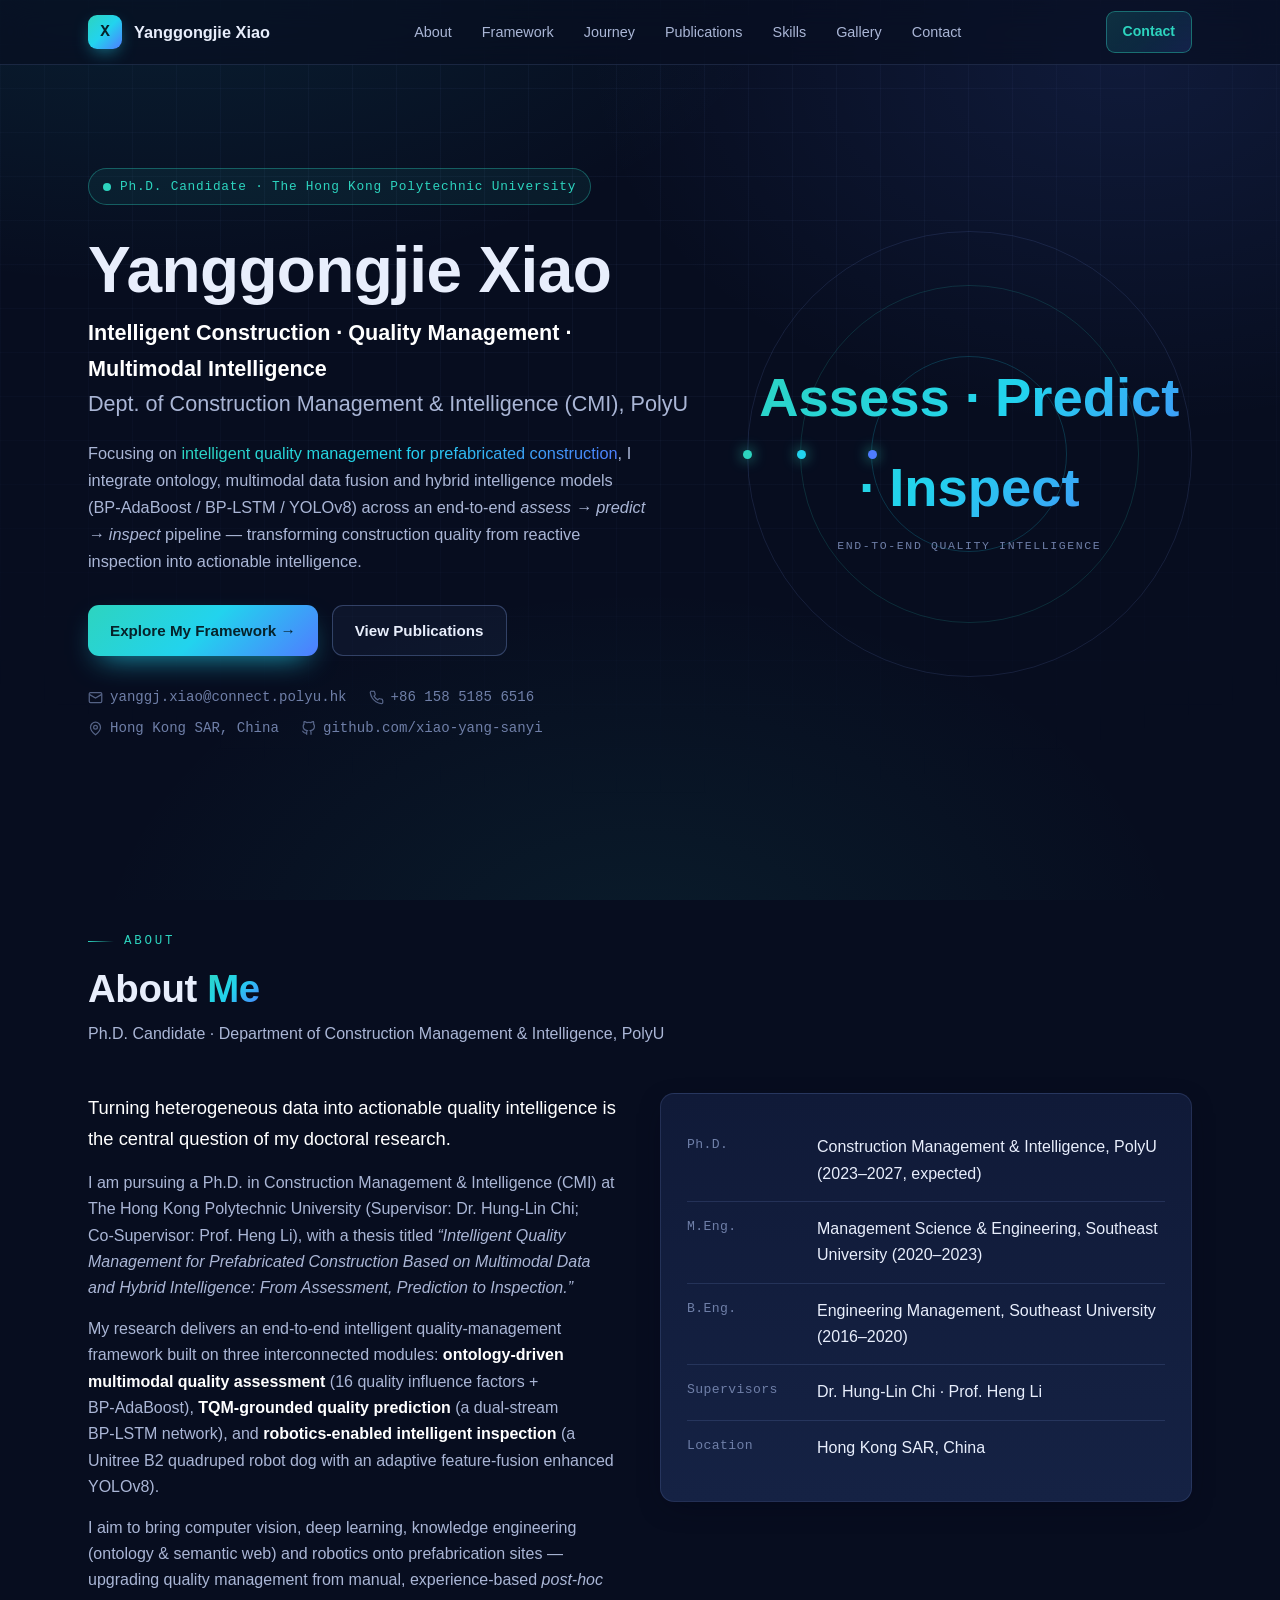
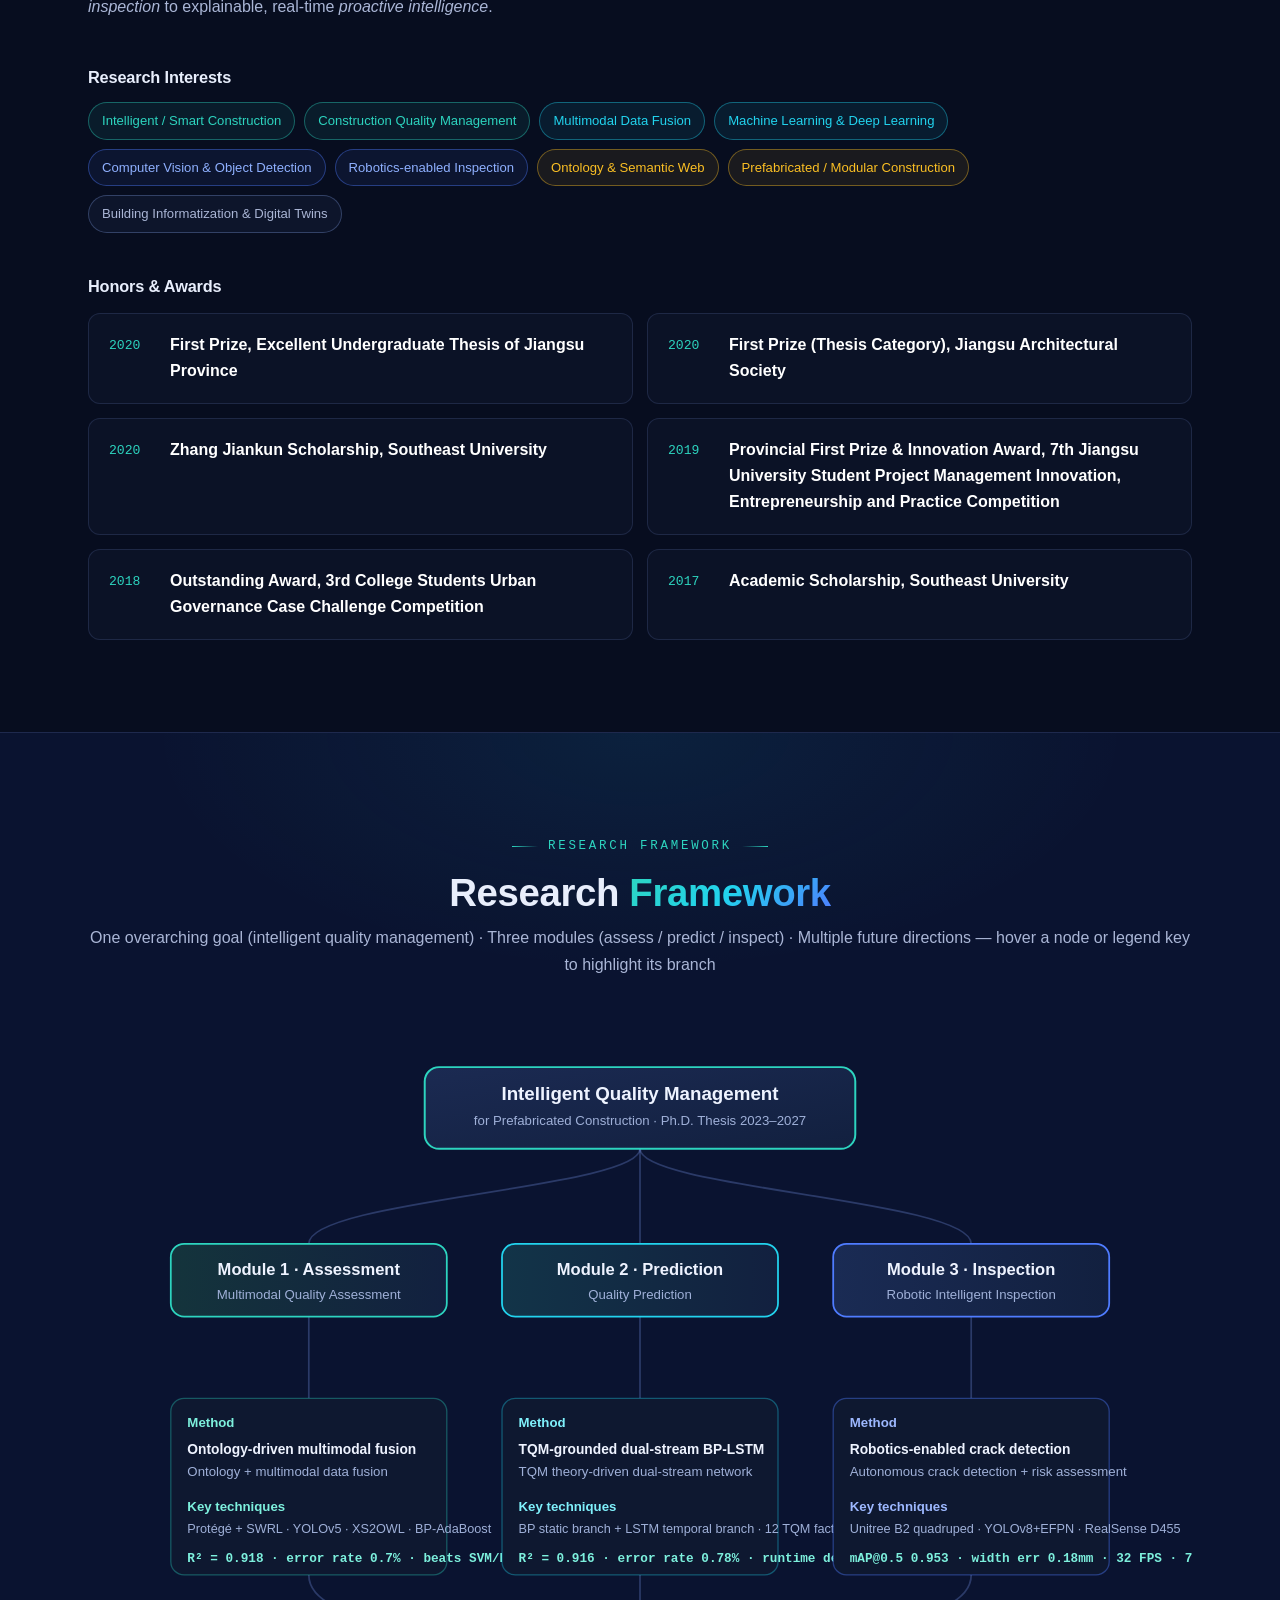
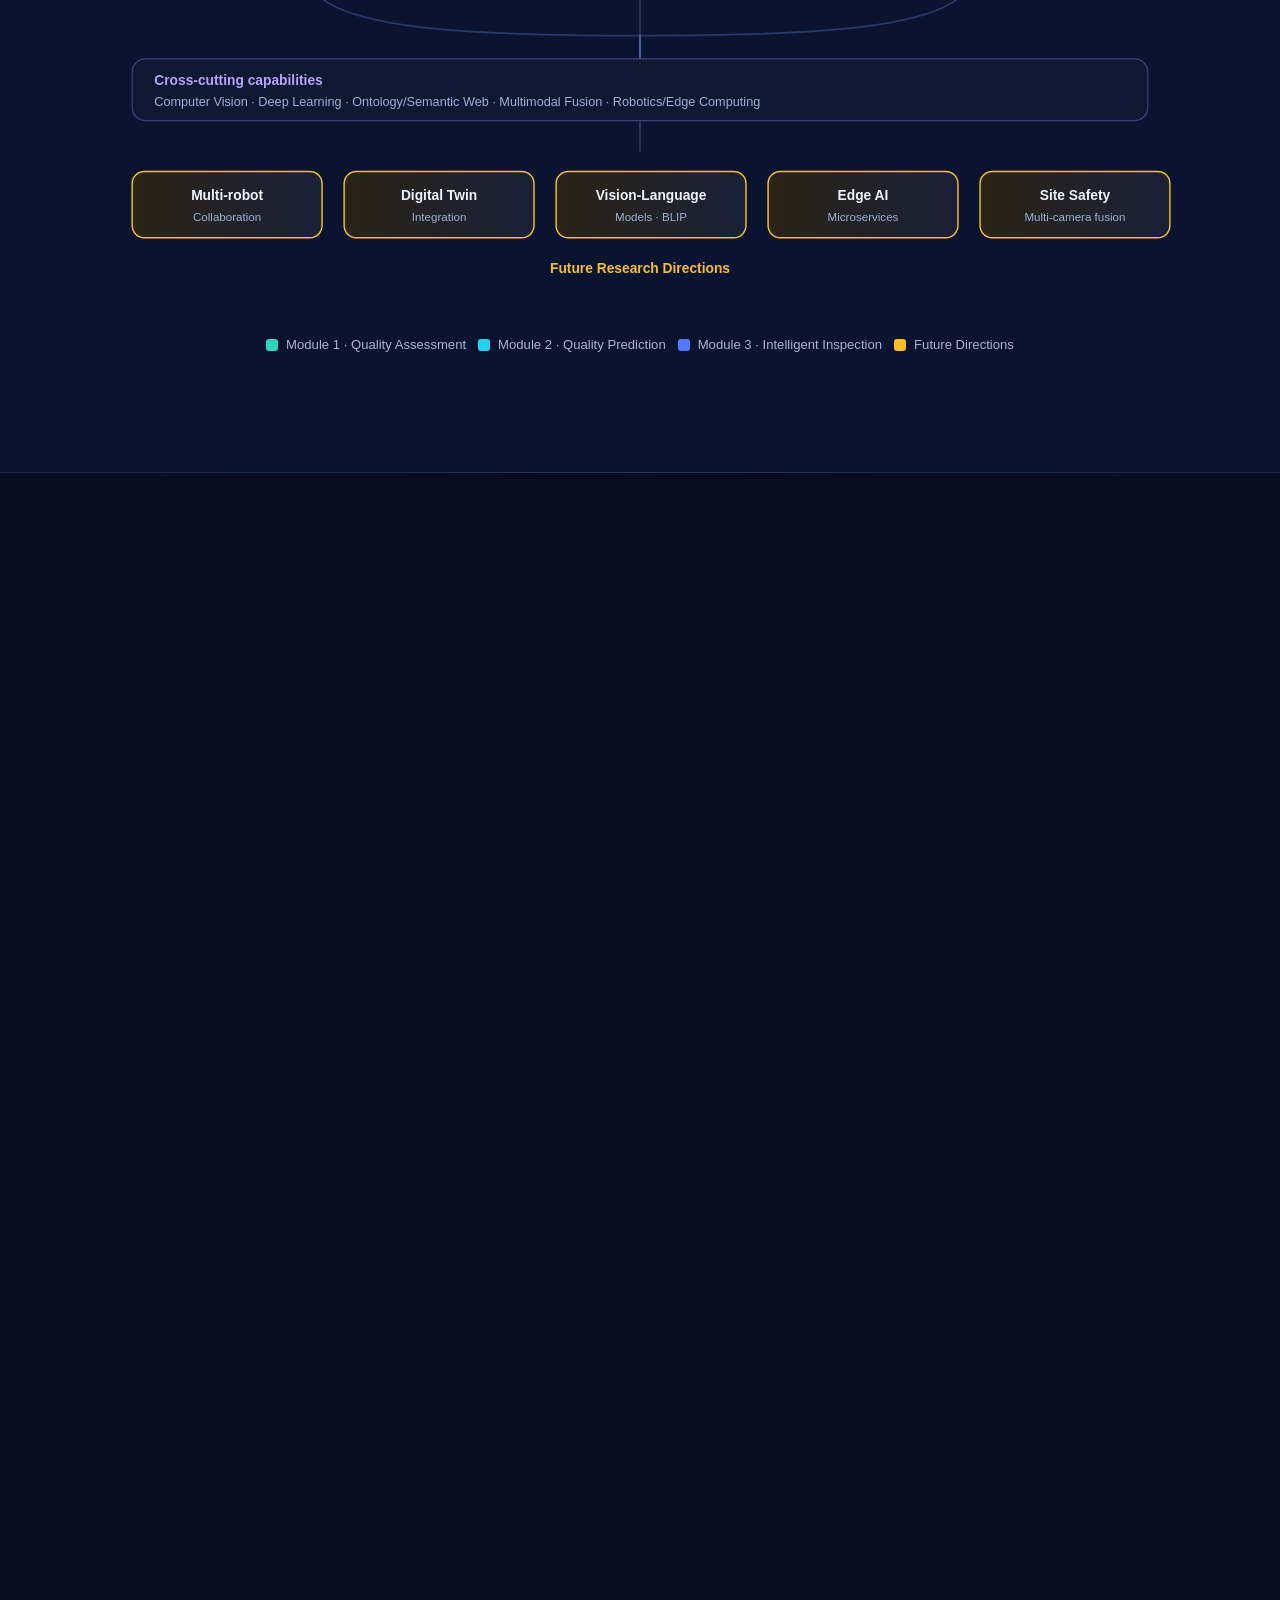
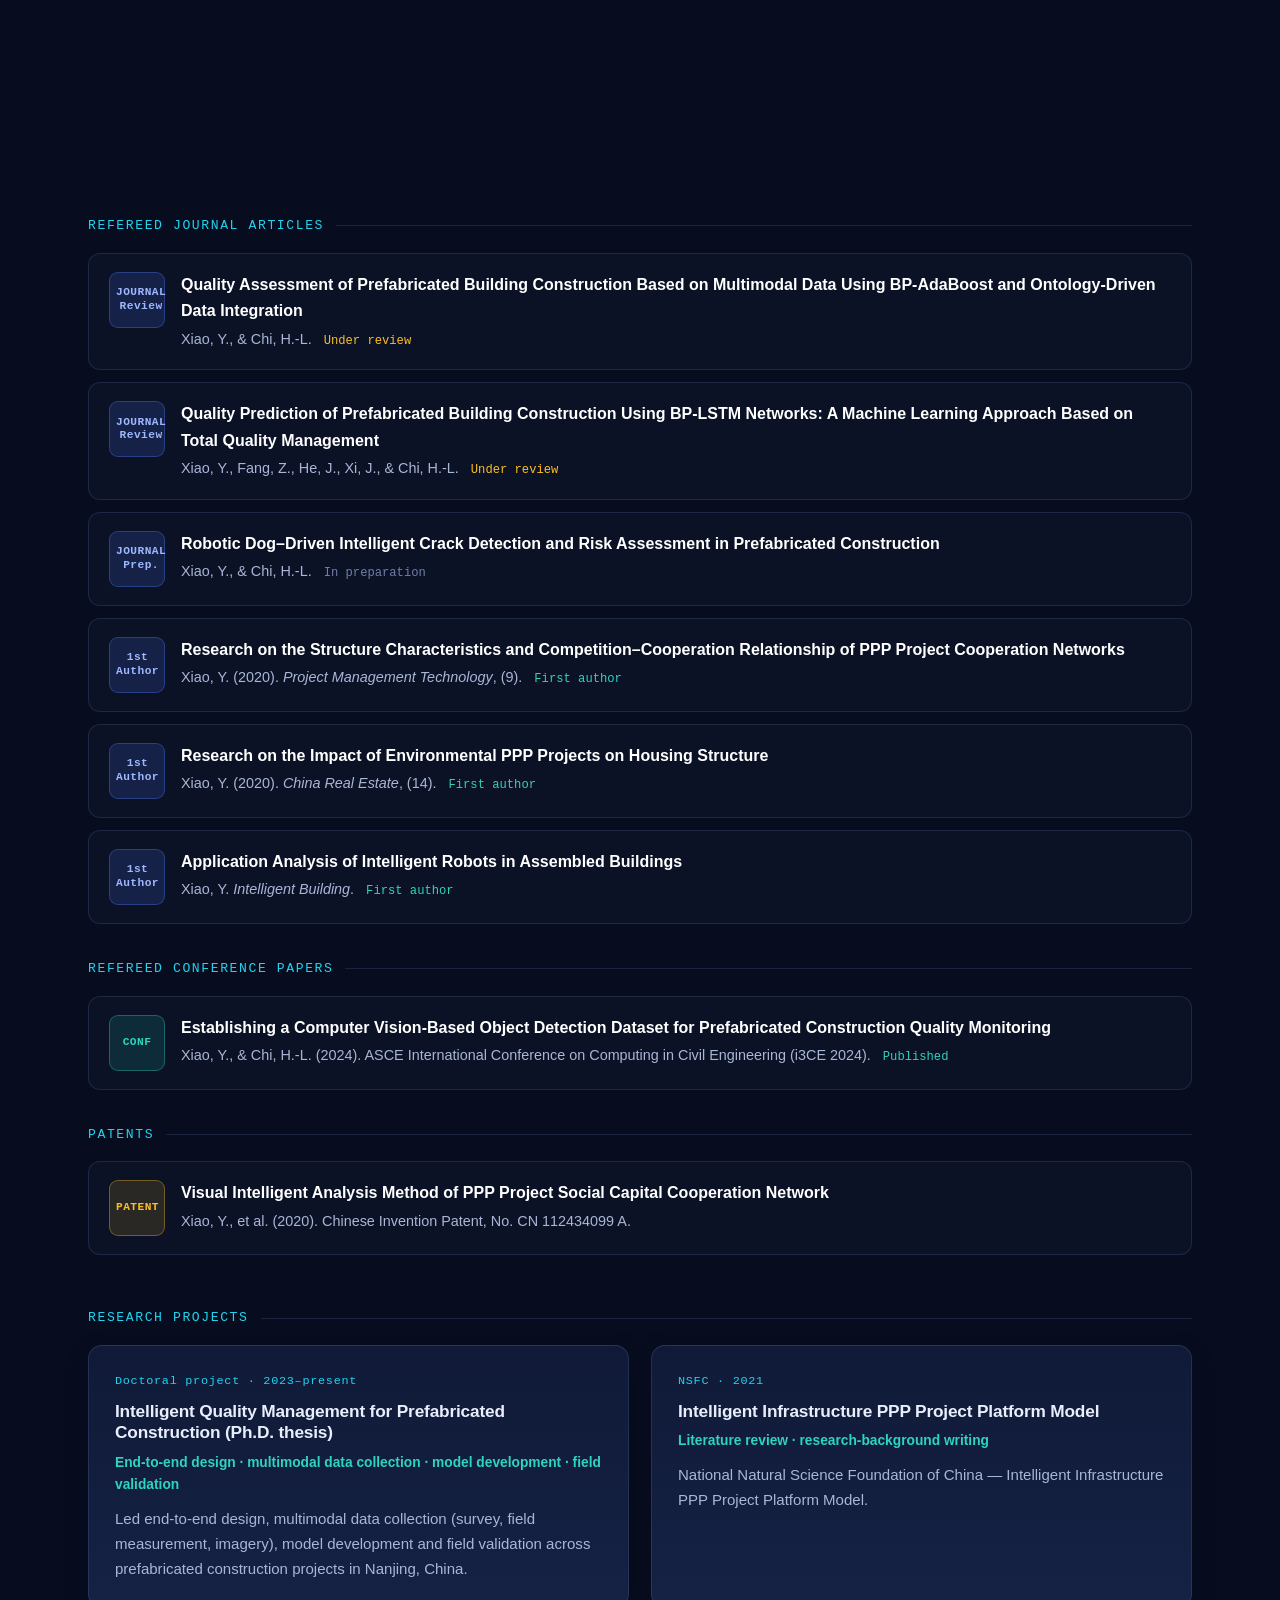
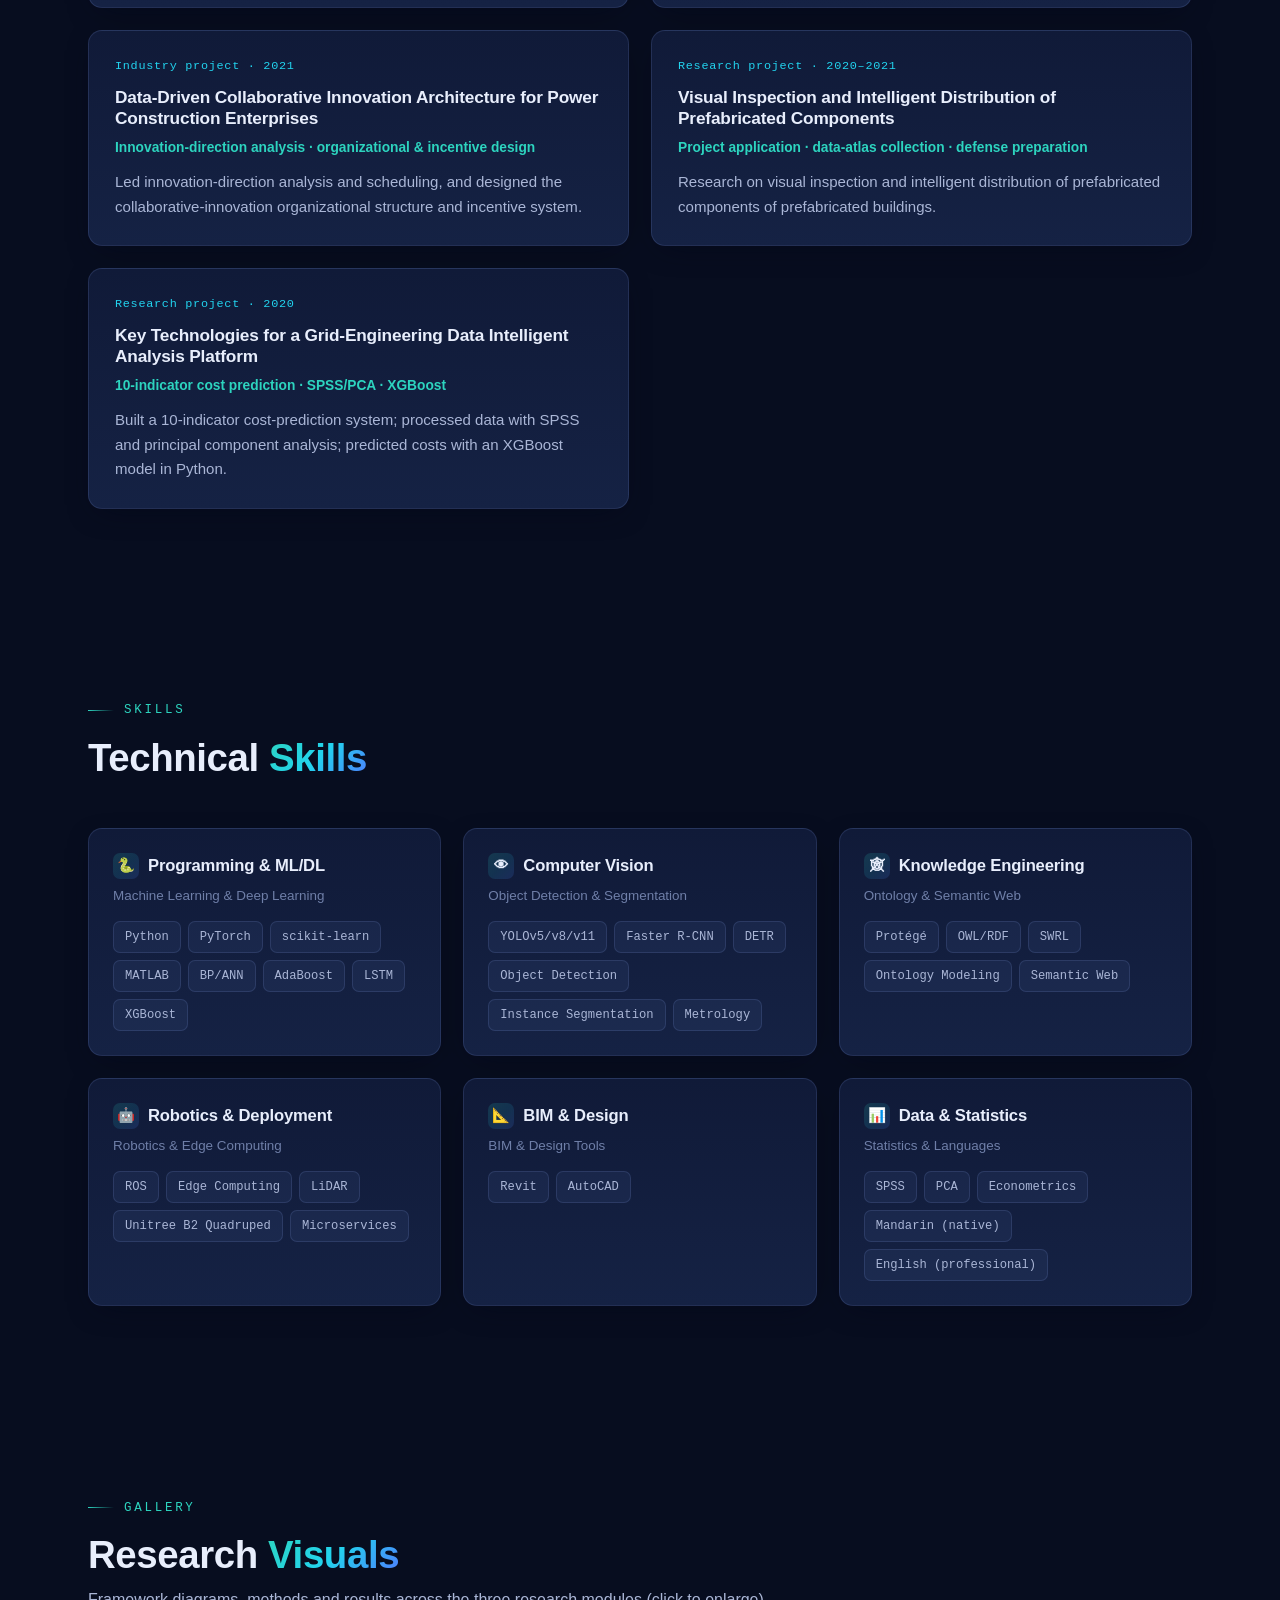
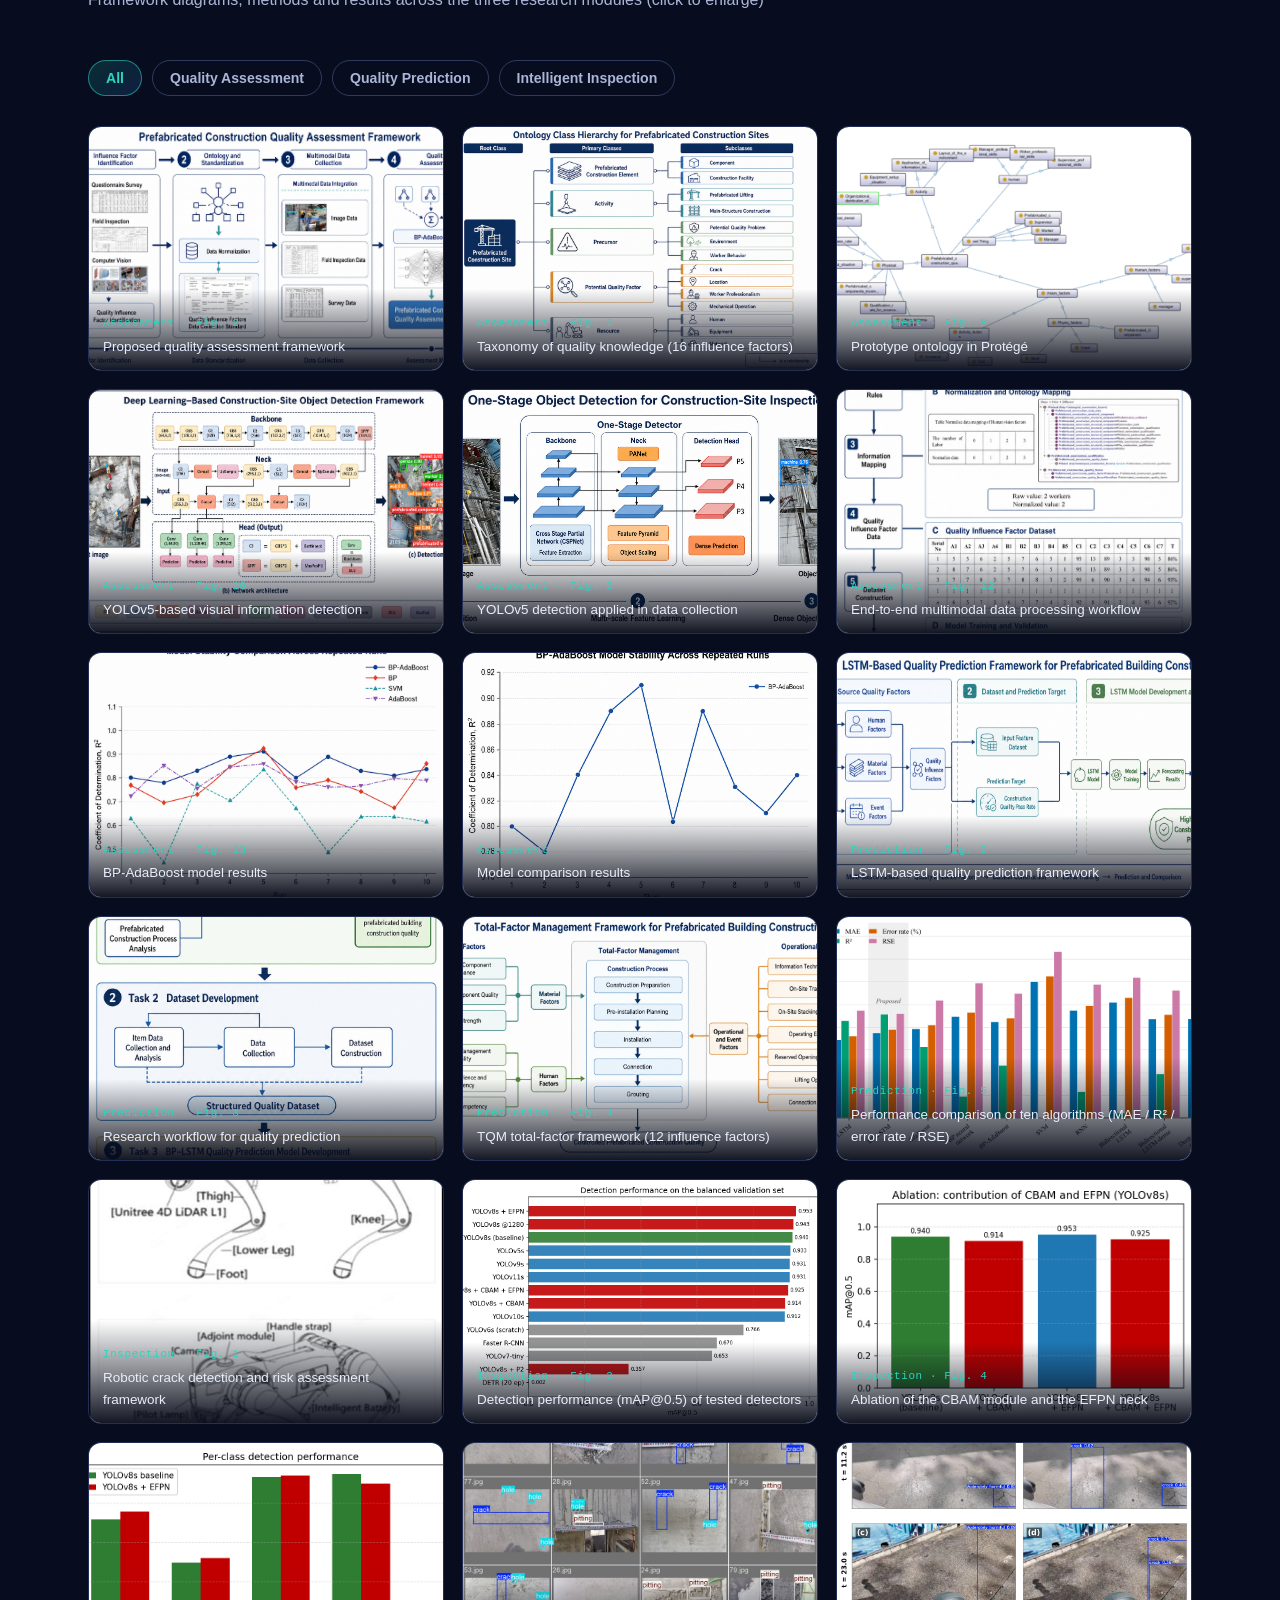
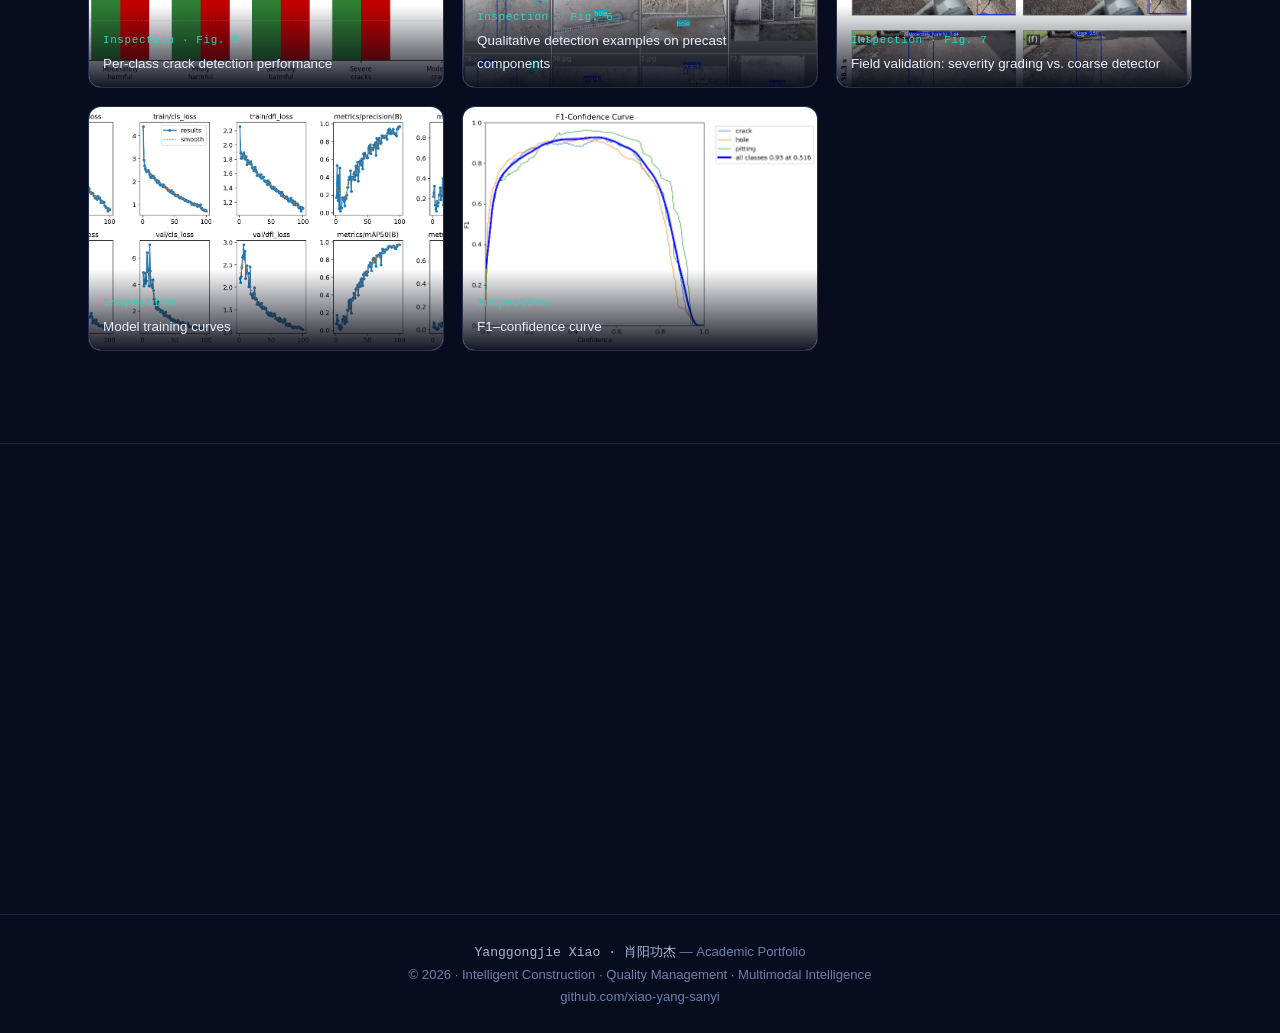
==== commit cb622c49: "Update gallery to latest paper figures and add GitHub link - Prediction gallery: replace 1 stale ima" ====
--- a/index-en.html
+++ b/index-en.html
@@ -63,6 +63,10 @@
           <svg viewBox="0 0 24 24" fill="none" stroke="currentColor" stroke-width="2"><path d="M20 10c0 6-8 12-8 12s-8-6-8-12a8 8 0 0 1 16 0z"/><circle cx="12" cy="10" r="3"/></svg>
           Hong Kong SAR, China
         </span>
+        <a href="https://github.com/xiao-yang-sanyi" target="_blank" rel="noopener">
+          <svg viewBox="0 0 24 24" fill="none" stroke="currentColor" stroke-width="2"><path d="M9 19c-5 1.5-5-2.5-7-3m14 6v-3.87a3.37 3.37 0 0 0-.94-2.61c3.14-.35 6.44-1.54 6.44-7A5.44 5.44 0 0 0 20 4.77 5.07 5.07 0 0 0 19.91 1S18.73.65 16 2.48a13.38 13.38 0 0 0-7 0C6.27.65 5.09 1 5.09 1A5.07 5.07 0 0 0 5 4.77a5.44 5.44 0 0 0-1.5 3.78c0 5.42 3.3 6.61 6.44 7A3.37 3.37 0 0 0 9 18.13V22"/></svg>
+          github.com/xiao-yang-sanyi
+        </a>
       </div>
     </div>
 
@@ -546,52 +550,67 @@
         <span class="zoom">⤢</span>
       </figure>
 
-      <!-- Prediction -->
+            <!-- Prediction -->
       <figure class="g-item" data-cat="predict">
-        <img class="thumb" src="assets/img/bplstm-model.png" alt="BP-LSTM network" loading="lazy" />
-        <div class="cap"><span class="tag">Prediction · Fig. 4</span>BP‑LSTM dual-stream network and model comparison</div>
+        <img class="thumb" src="assets/img/bplstm-framework.png" alt="LSTM-based quality prediction framework" loading="lazy" />
+        <div class="cap"><span class="tag">Prediction · Fig. 2</span>LSTM-based quality prediction framework</div>
+        <span class="zoom">⤢</span>
+      </figure>
+      <figure class="g-item" data-cat="predict">
+        <img class="thumb" src="assets/img/bplstm-workflow.png" alt="Research workflow for quality prediction" loading="lazy" />
+        <div class="cap"><span class="tag">Prediction · Fig. 3</span>Research workflow for quality prediction</div>
+        <span class="zoom">⤢</span>
+      </figure>
+      <figure class="g-item" data-cat="predict">
+        <img class="thumb" src="assets/img/bplstm-factors.png" alt="TQM total-factor framework" loading="lazy" />
+        <div class="cap"><span class="tag">Prediction · Fig. 4</span>TQM total-factor framework (12 influence factors)</div>
+        <span class="zoom">⤢</span>
+      </figure>
+      <figure class="g-item" data-cat="predict">
+        <img class="thumb" src="assets/img/bplstm-comparison.png" alt="Comparison of ten algorithms" loading="lazy" />
+        <div class="cap"><span class="tag">Prediction · Fig. 5</span>Performance comparison of ten algorithms (MAE / R² / error rate / RSE)</div>
         <span class="zoom">⤢</span>
       </figure>
 
       <!-- Inspection -->
       <figure class="g-item" data-cat="inspect">
-        <img class="thumb" src="assets/img/crack-framework.png" alt="Robotic inspection framework" loading="lazy" />
-        <div class="cap"><span class="tag">Inspection · Fig. 1</span>Proposed robotic inspection framework</div>
-        <span class="zoom">⤢</span>
-      </figure>
-      <figure class="g-item" data-cat="inspect">
-        <img class="thumb" src="assets/img/crack-detection-1.png" alt="Detection comparison results" loading="lazy" />
-        <div class="cap"><span class="tag">Inspection</span>Detection comparison test results</div>
-        <span class="zoom">⤢</span>
-      </figure>
-      <figure class="g-item" data-cat="inspect">
-        <img class="thumb" src="assets/img/crack-detection-2.png" alt="Feature fusion ablation results" loading="lazy" />
-        <div class="cap"><span class="tag">Inspection</span>Feature fusion ablation results</div>
-        <span class="zoom">⤢</span>
-      </figure>
-      <figure class="g-item" data-cat="inspect">
-        <img class="thumb" src="assets/img/crack-ablation.png" alt="Ablation study accuracy impact" loading="lazy" />
-        <div class="cap"><span class="tag">Inspection · Fig. 2</span>Ablation study accuracy impact</div>
-        <span class="zoom">⤢</span>
-      </figure>
-      <figure class="g-item" data-cat="inspect">
-        <img class="thumb" src="assets/img/crack-field-1.png" alt="Improved YOLOv8 (EFPN) vs YOLOv11 comparison" loading="lazy" />
-        <div class="cap"><span class="tag">Inspection</span>Improved YOLOv8 (EFPN) vs. YOLOv11 comparison</div>
-        <span class="zoom">⤢</span>
-      </figure>
-      <figure class="g-item" data-cat="inspect">
-        <img class="thumb" src="assets/img/crack-field-2.png" alt="Field inspection results" loading="lazy" />
-        <div class="cap"><span class="tag">Inspection</span>Field inspection results on prefabricated components</div>
-        <span class="zoom">⤢</span>
-      </figure>
-      <figure class="g-item" data-cat="inspect">
-        <img class="thumb" src="assets/img/crack-perclass.png" alt="Per-class detection accuracy" loading="lazy" />
-        <div class="cap"><span class="tag">Inspection · Fig. 3</span>Per-class detection accuracy comparison</div>
-        <span class="zoom">⤢</span>
-      </figure>
-      <figure class="g-item" data-cat="inspect">
-        <img class="thumb" src="assets/img/crack-matrix.png" alt="Detection evaluation summary" loading="lazy" />
-        <div class="cap"><span class="tag">Inspection</span>Detection evaluation summary</div>
+        <img class="thumb" src="assets/img/crack-framework.png" alt="Robotic crack detection and risk assessment framework" loading="lazy" />
+        <div class="cap"><span class="tag">Inspection · Fig. 1</span>Robotic crack detection and risk assessment framework</div>
+        <span class="zoom">⤢</span>
+      </figure>
+      <figure class="g-item" data-cat="inspect">
+        <img class="thumb" src="assets/img/crack-det-perf.png" alt="Detection performance of tested detectors" loading="lazy" />
+        <div class="cap"><span class="tag">Inspection · Fig. 3</span>Detection performance (mAP@0.5) of tested detectors</div>
+        <span class="zoom">⤢</span>
+      </figure>
+      <figure class="g-item" data-cat="inspect">
+        <img class="thumb" src="assets/img/crack-ablation.png" alt="Ablation of CBAM and EFPN" loading="lazy" />
+        <div class="cap"><span class="tag">Inspection · Fig. 4</span>Ablation of the CBAM module and the EFPN neck</div>
+        <span class="zoom">⤢</span>
+      </figure>
+      <figure class="g-item" data-cat="inspect">
+        <img class="thumb" src="assets/img/crack-perclass.png" alt="Per-class detection performance" loading="lazy" />
+        <div class="cap"><span class="tag">Inspection · Fig. 5</span>Per-class crack detection performance</div>
+        <span class="zoom">⤢</span>
+      </figure>
+      <figure class="g-item" data-cat="inspect">
+        <img class="thumb" src="assets/img/crack-qualitative.png" alt="Qualitative crack detection examples" loading="lazy" />
+        <div class="cap"><span class="tag">Inspection · Fig. 6</span>Qualitative detection examples on precast components</div>
+        <span class="zoom">⤢</span>
+      </figure>
+      <figure class="g-item" data-cat="inspect">
+        <img class="thumb" src="assets/img/crack-field.png" alt="Field validation on the Unitree B2" loading="lazy" />
+        <div class="cap"><span class="tag">Inspection · Fig. 7</span>Field validation: severity grading vs. coarse detector</div>
+        <span class="zoom">⤢</span>
+      </figure>
+      <figure class="g-item" data-cat="inspect">
+        <img class="thumb" src="assets/img/crack-training.png" alt="Model training curves" loading="lazy" />
+        <div class="cap"><span class="tag">Inspection</span>Model training curves</div>
+        <span class="zoom">⤢</span>
+      </figure>
+      <figure class="g-item" data-cat="inspect">
+        <img class="thumb" src="assets/img/crack-f1.png" alt="F1-confidence curve" loading="lazy" />
+        <div class="cap"><span class="tag">Inspection</span>F1–confidence curve</div>
         <span class="zoom">⤢</span>
       </figure>
     </div>
@@ -618,6 +637,10 @@
           <svg viewBox="0 0 24 24" fill="none" stroke="currentColor" stroke-width="2"><path d="M20 10c0 6-8 12-8 12s-8-6-8-12a8 8 0 0 1 16 0z"/><circle cx="12" cy="10" r="3"/></svg>
           Hong Kong SAR, China
         </span>
+        <a class="c" href="https://github.com/xiao-yang-sanyi" target="_blank" rel="noopener">
+          <svg viewBox="0 0 24 24" fill="none" stroke="currentColor" stroke-width="2"><path d="M9 19c-5 1.5-5-2.5-7-3m14 6v-3.87a3.37 3.37 0 0 0-.94-2.61c3.14-.35 6.44-1.54 6.44-7A5.44 5.44 0 0 0 20 4.77 5.07 5.07 0 0 0 19.91 1S18.73.65 16 2.48a13.38 13.38 0 0 0-7 0C6.27.65 5.09 1 5.09 1A5.07 5.07 0 0 0 5 4.77a5.44 5.44 0 0 0-1.5 3.78c0 5.42 3.3 6.61 6.44 7A3.37 3.37 0 0 0 9 18.13V22"/></svg>
+          GitHub · xiao-yang-sanyi
+        </a>
       </div>
       <a class="btn btn-primary" href="mailto:yanggj.xiao@connect.polyu.hk">Email Me ✉</a>
     </div>
@@ -627,7 +650,8 @@
 <footer class="site-footer">
   <div class="container">
     <span class="mono">Yanggongjie Xiao · 肖阳功杰</span> — Academic Portfolio<br />
-    © <span id="year">2026</span> · Intelligent Construction · Quality Management · Multimodal Intelligence
+    © <span id="year">2026</span> · Intelligent Construction · Quality Management · Multimodal Intelligence<br />
+    <a href="https://github.com/xiao-yang-sanyi" target="_blank" rel="noopener">github.com/xiao-yang-sanyi</a>
   </div>
 </footer>
 
--- a/css/style.css
+++ b/css/style.css
@@ -273,7 +273,9 @@
   font-size: 0.88rem; color: var(--text-faint);
   font-family: var(--mono);
 }
-.hero-contacts span { display: inline-flex; align-items: center; gap: 7px; }
+.hero-contacts span, .hero-contacts a { display: inline-flex; align-items: center; gap: 7px; }
+.hero-contacts a { color: inherit; text-decoration: none; transition: color .2s; }
+.hero-contacts a:hover { color: var(--teal); }
 .hero-contacts svg { width: 15px; height: 15px; opacity: .75; }
 
 /* Hero right: floating stats / orbit */
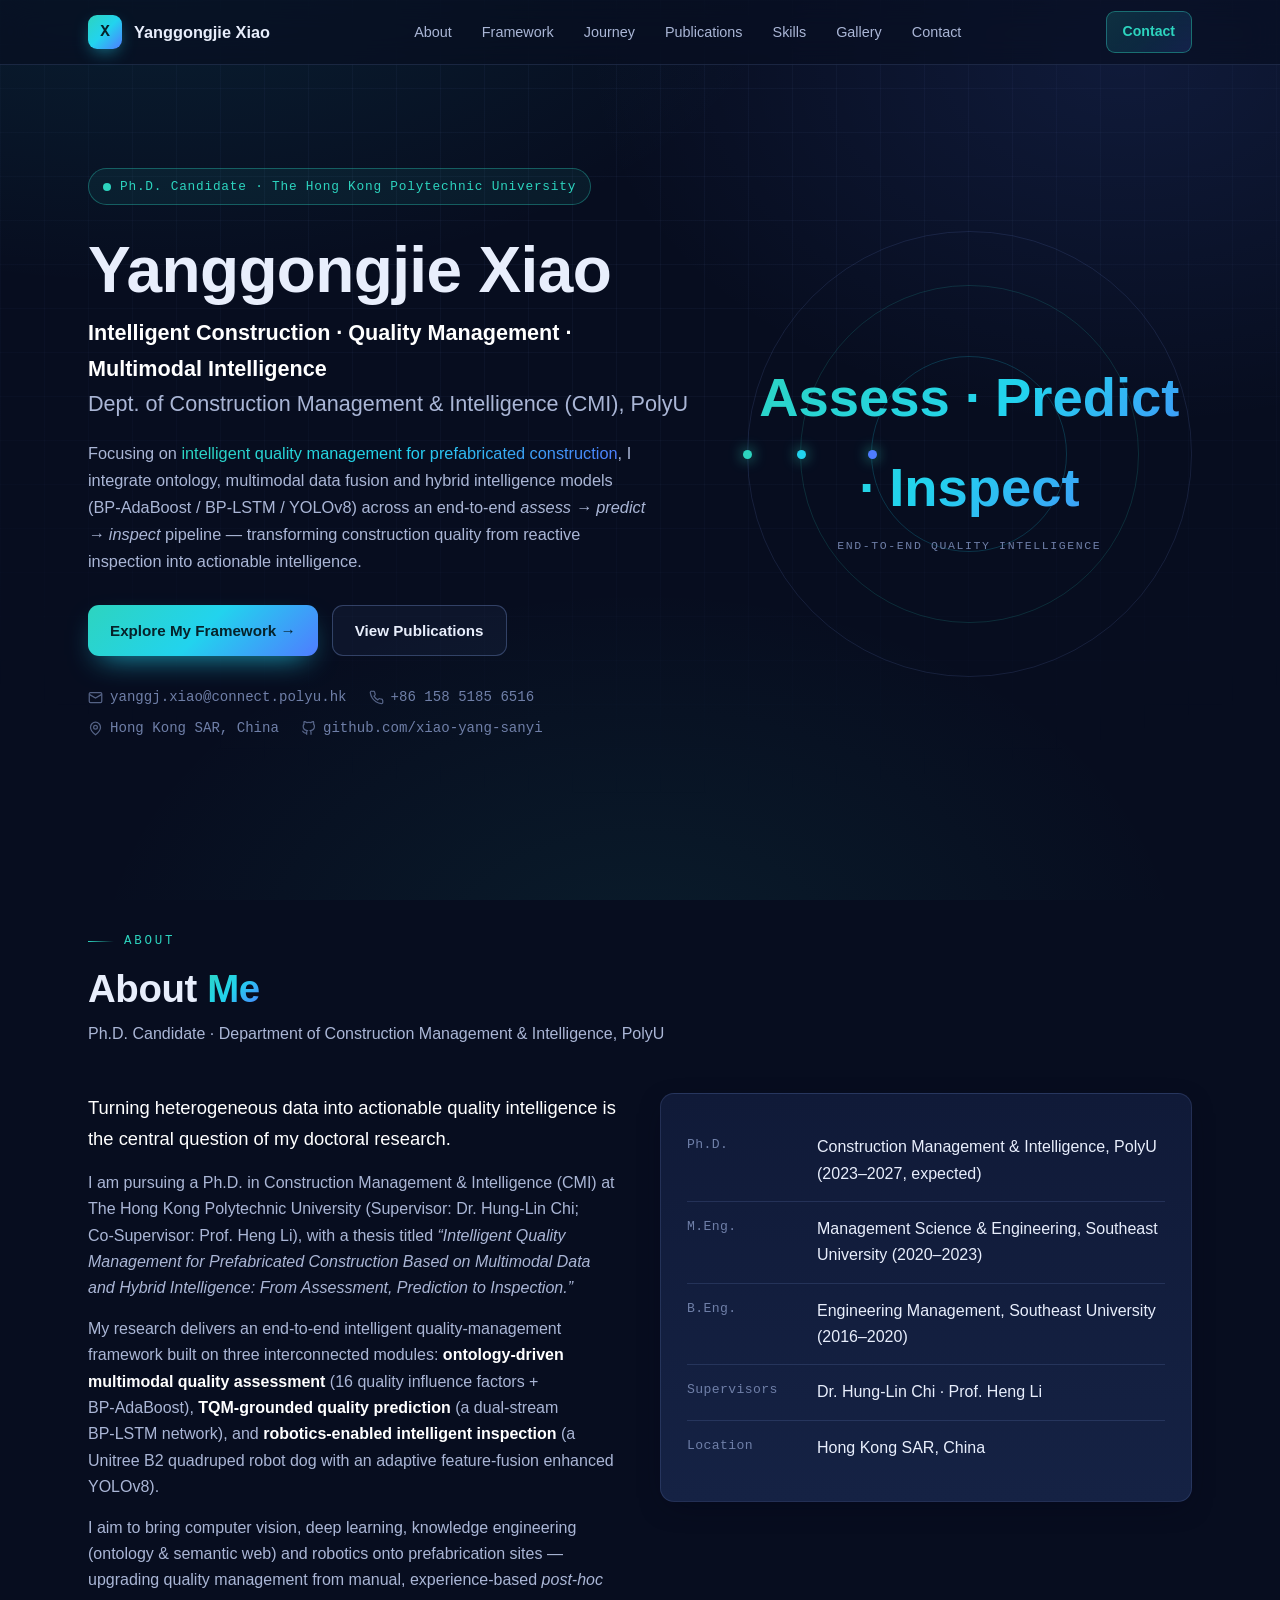
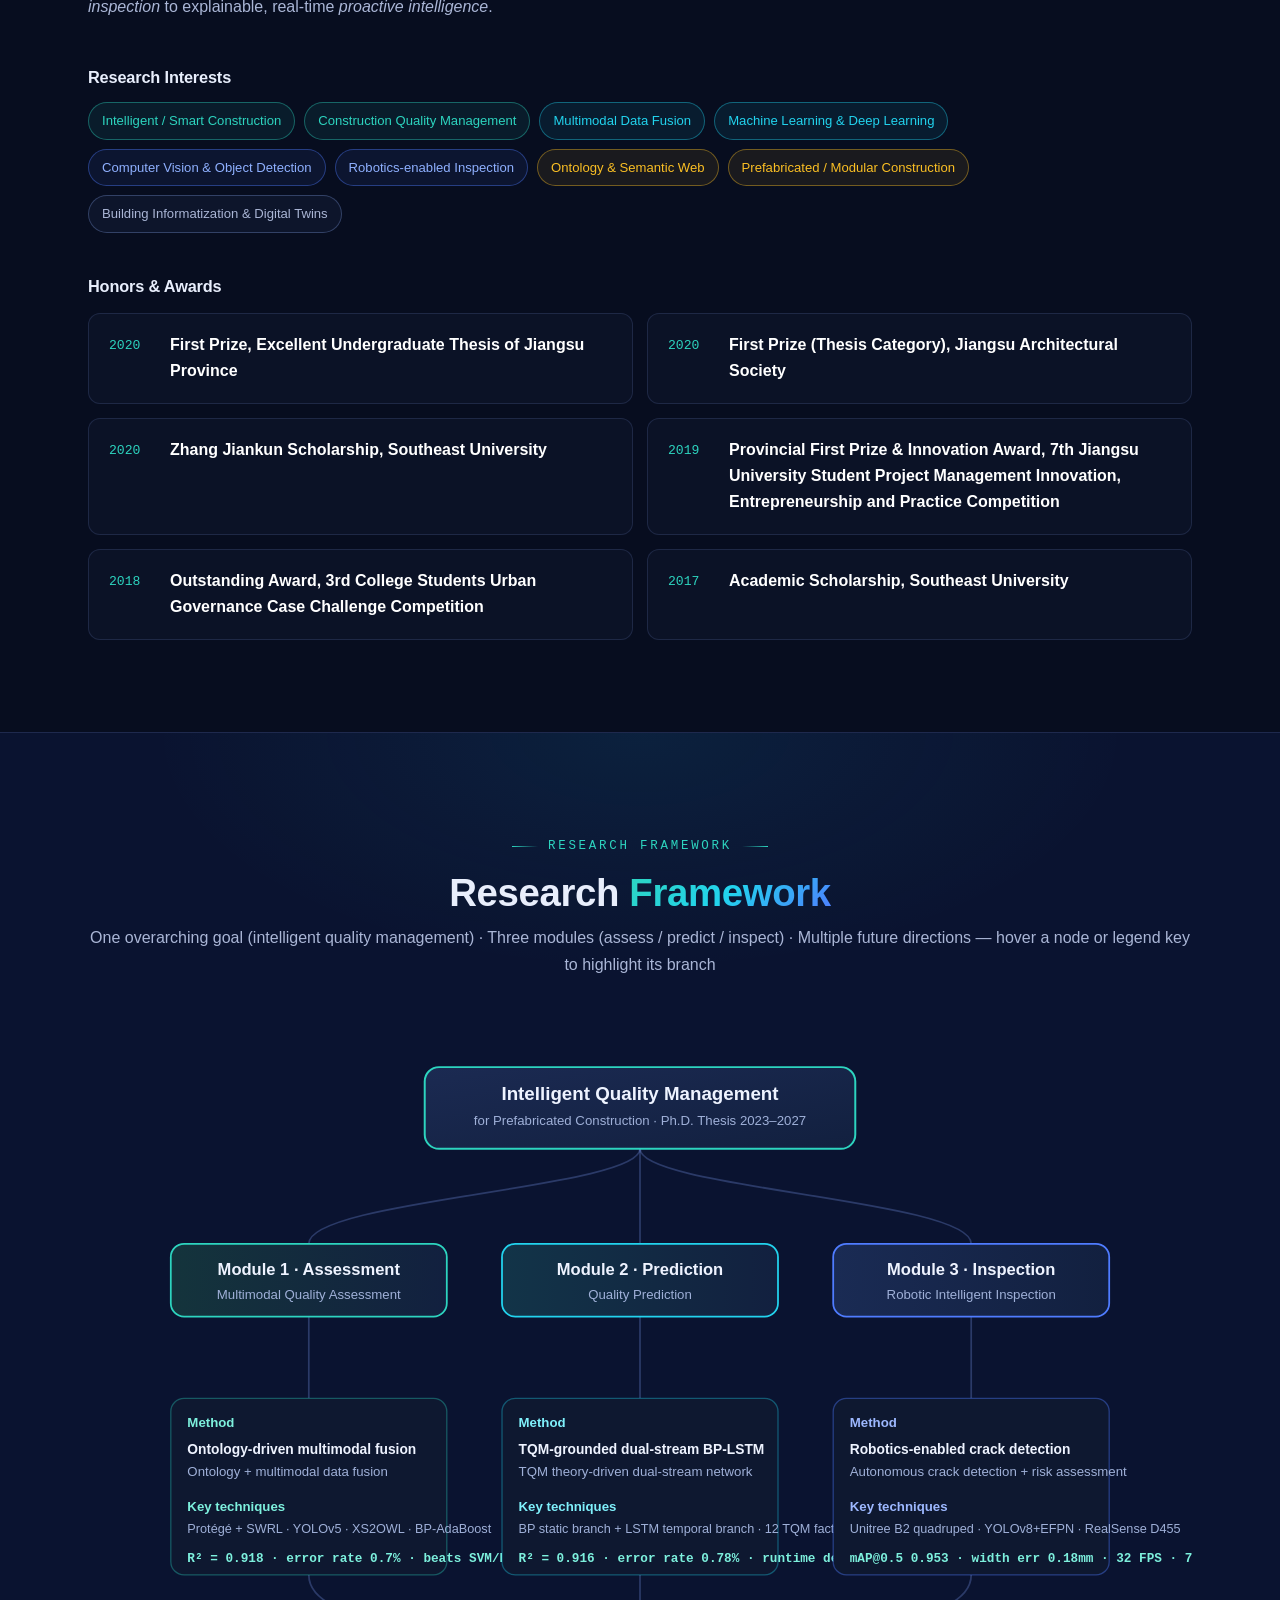
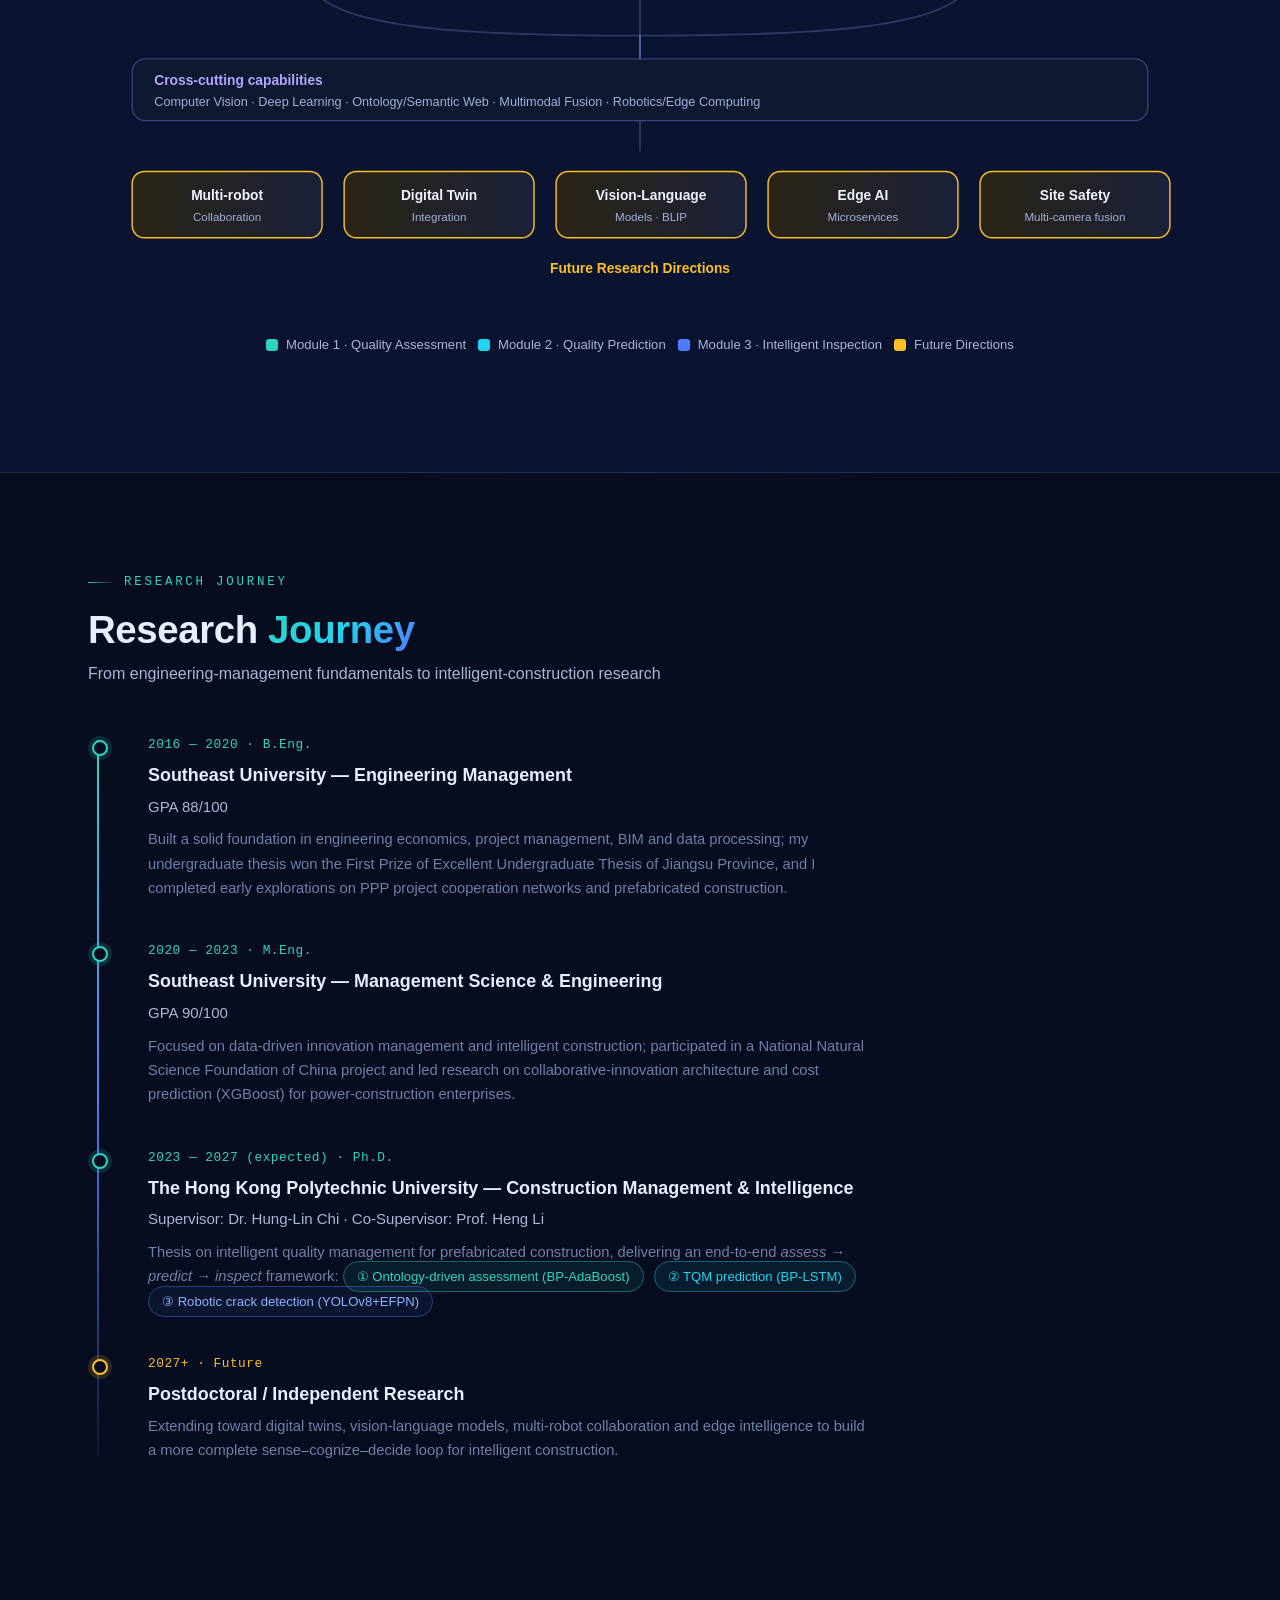
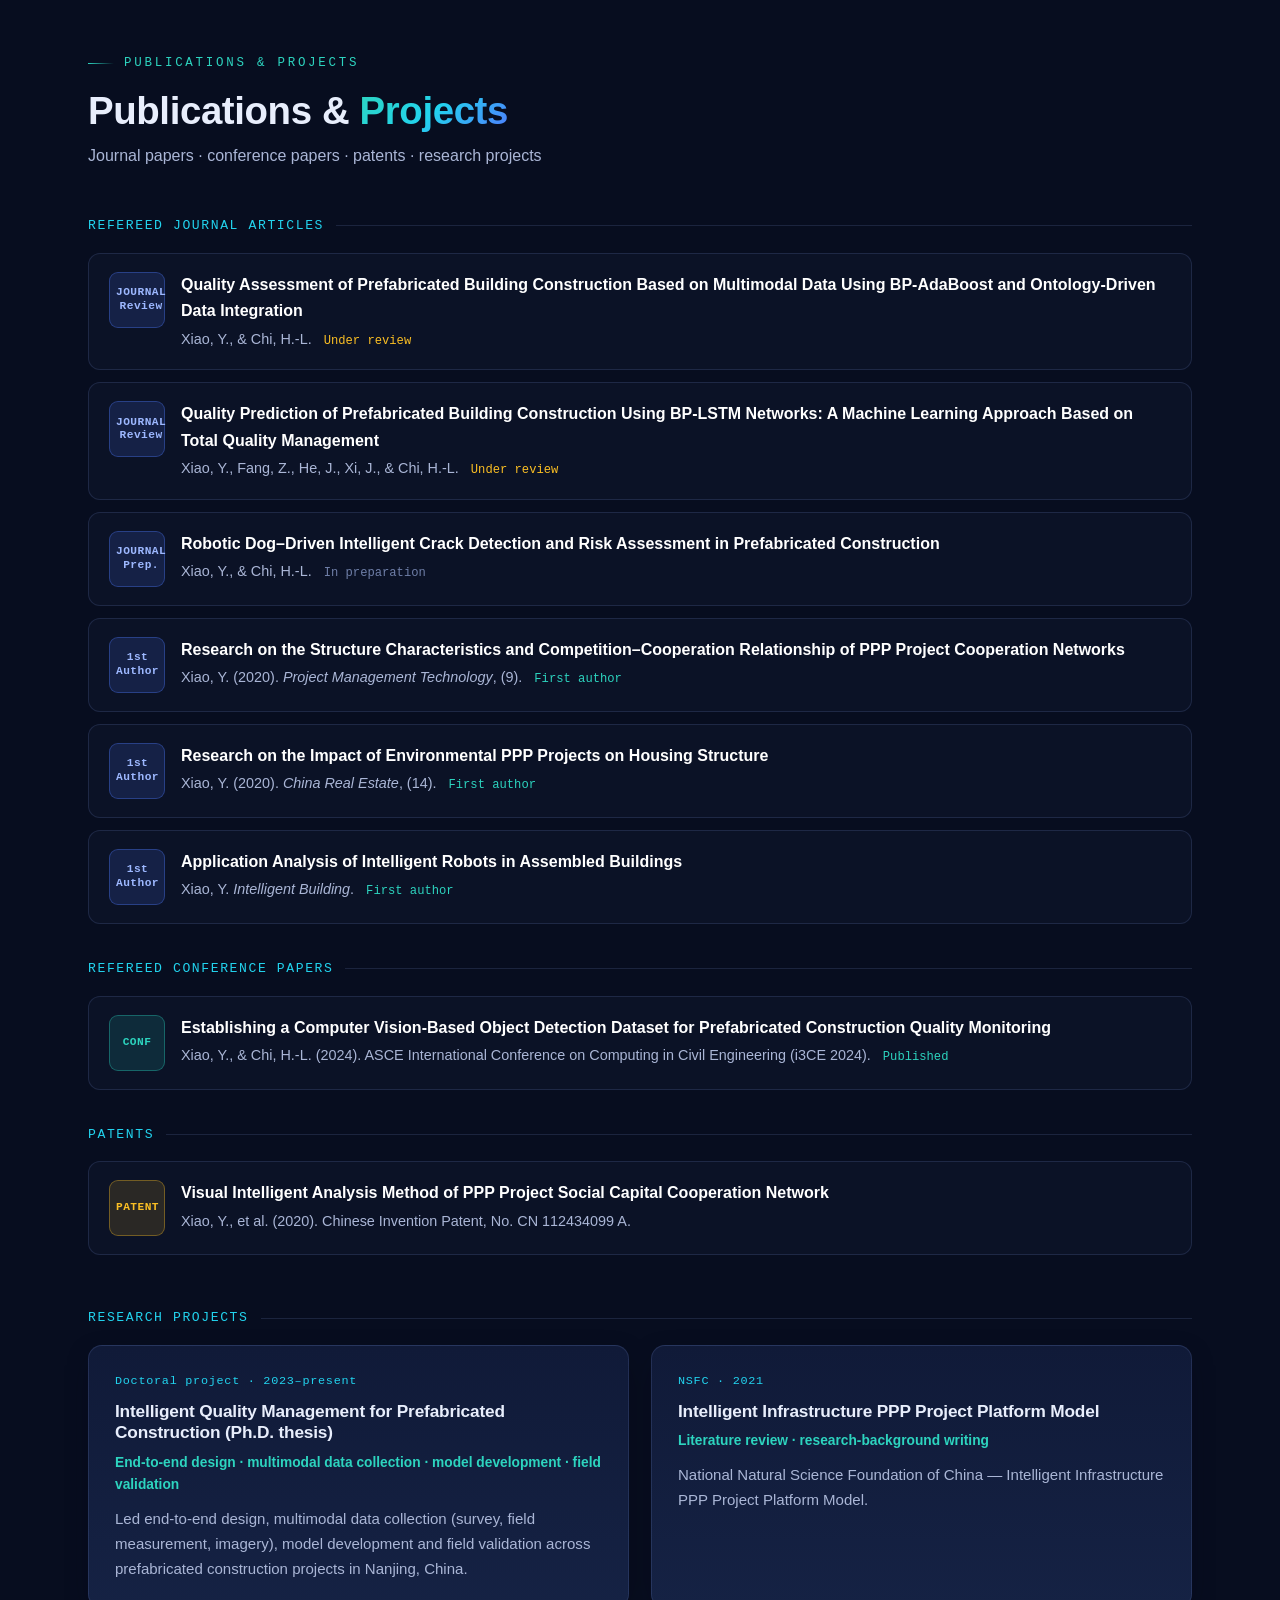
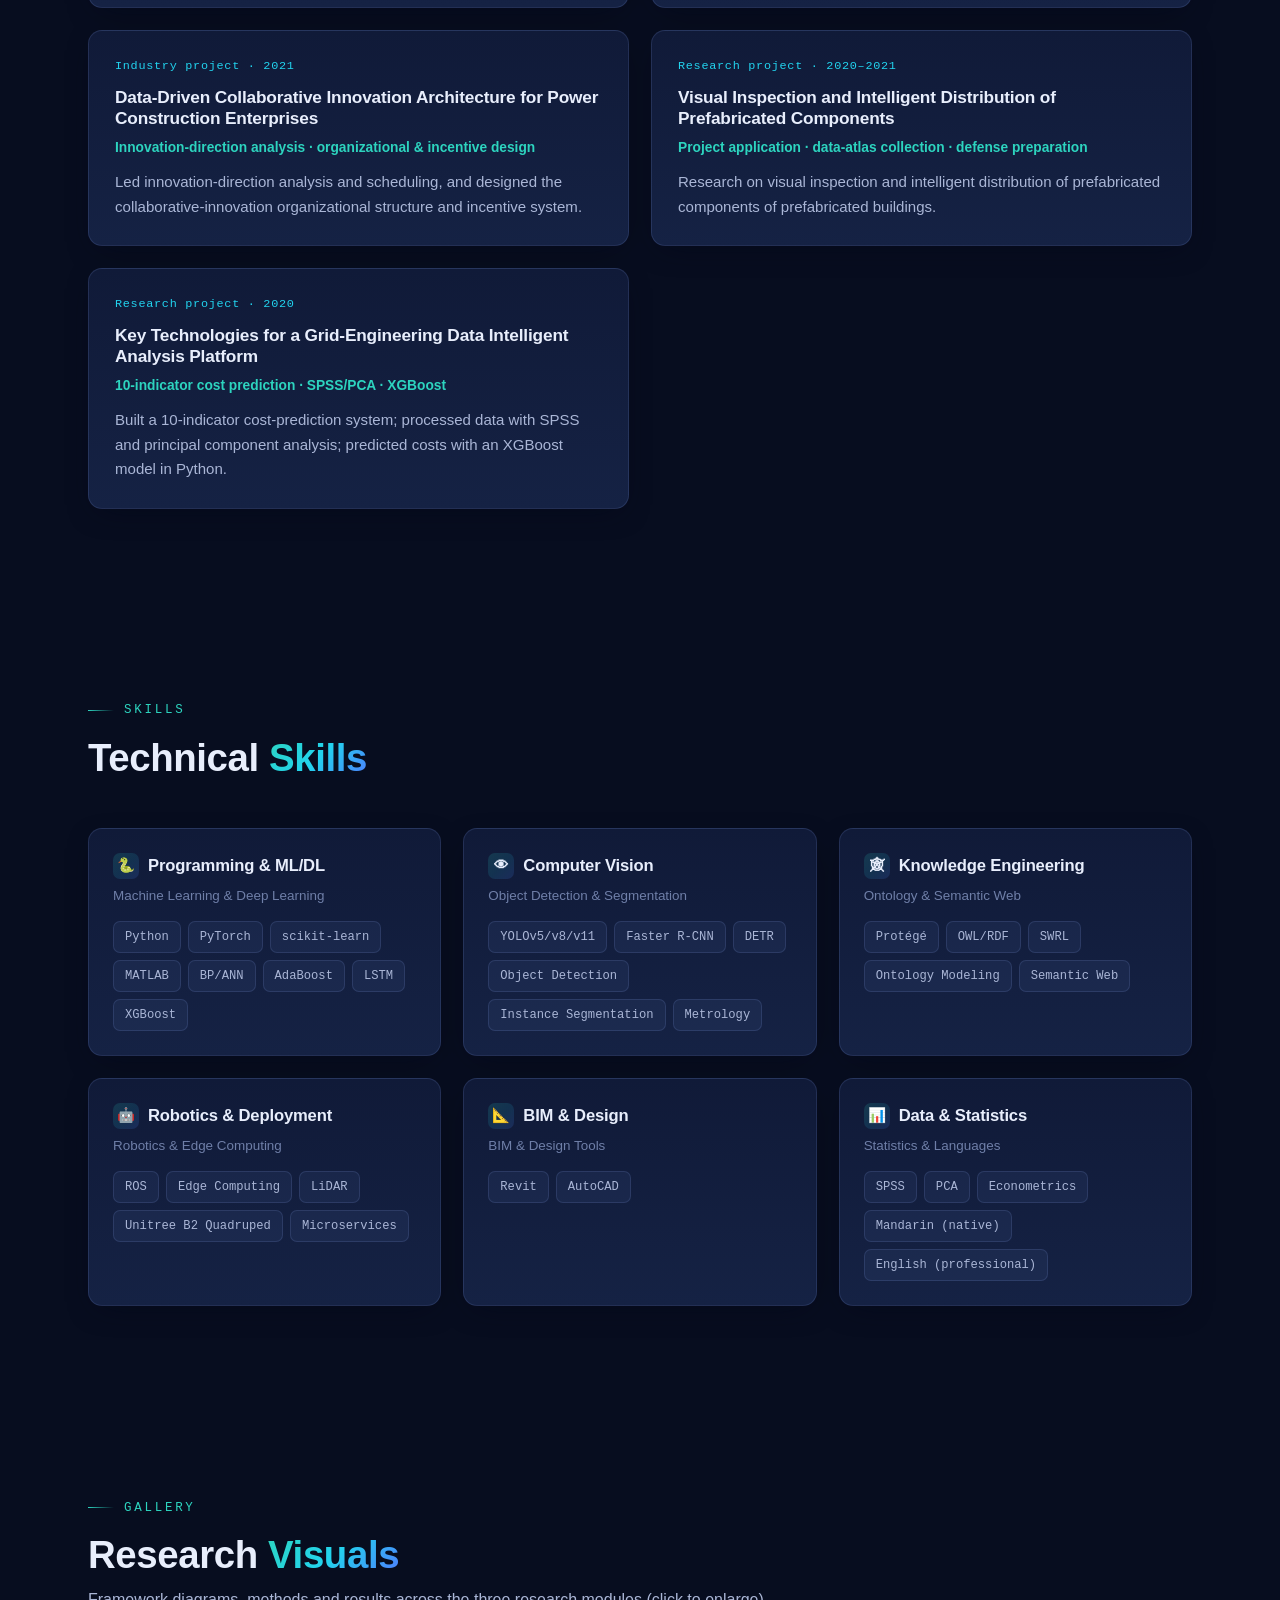
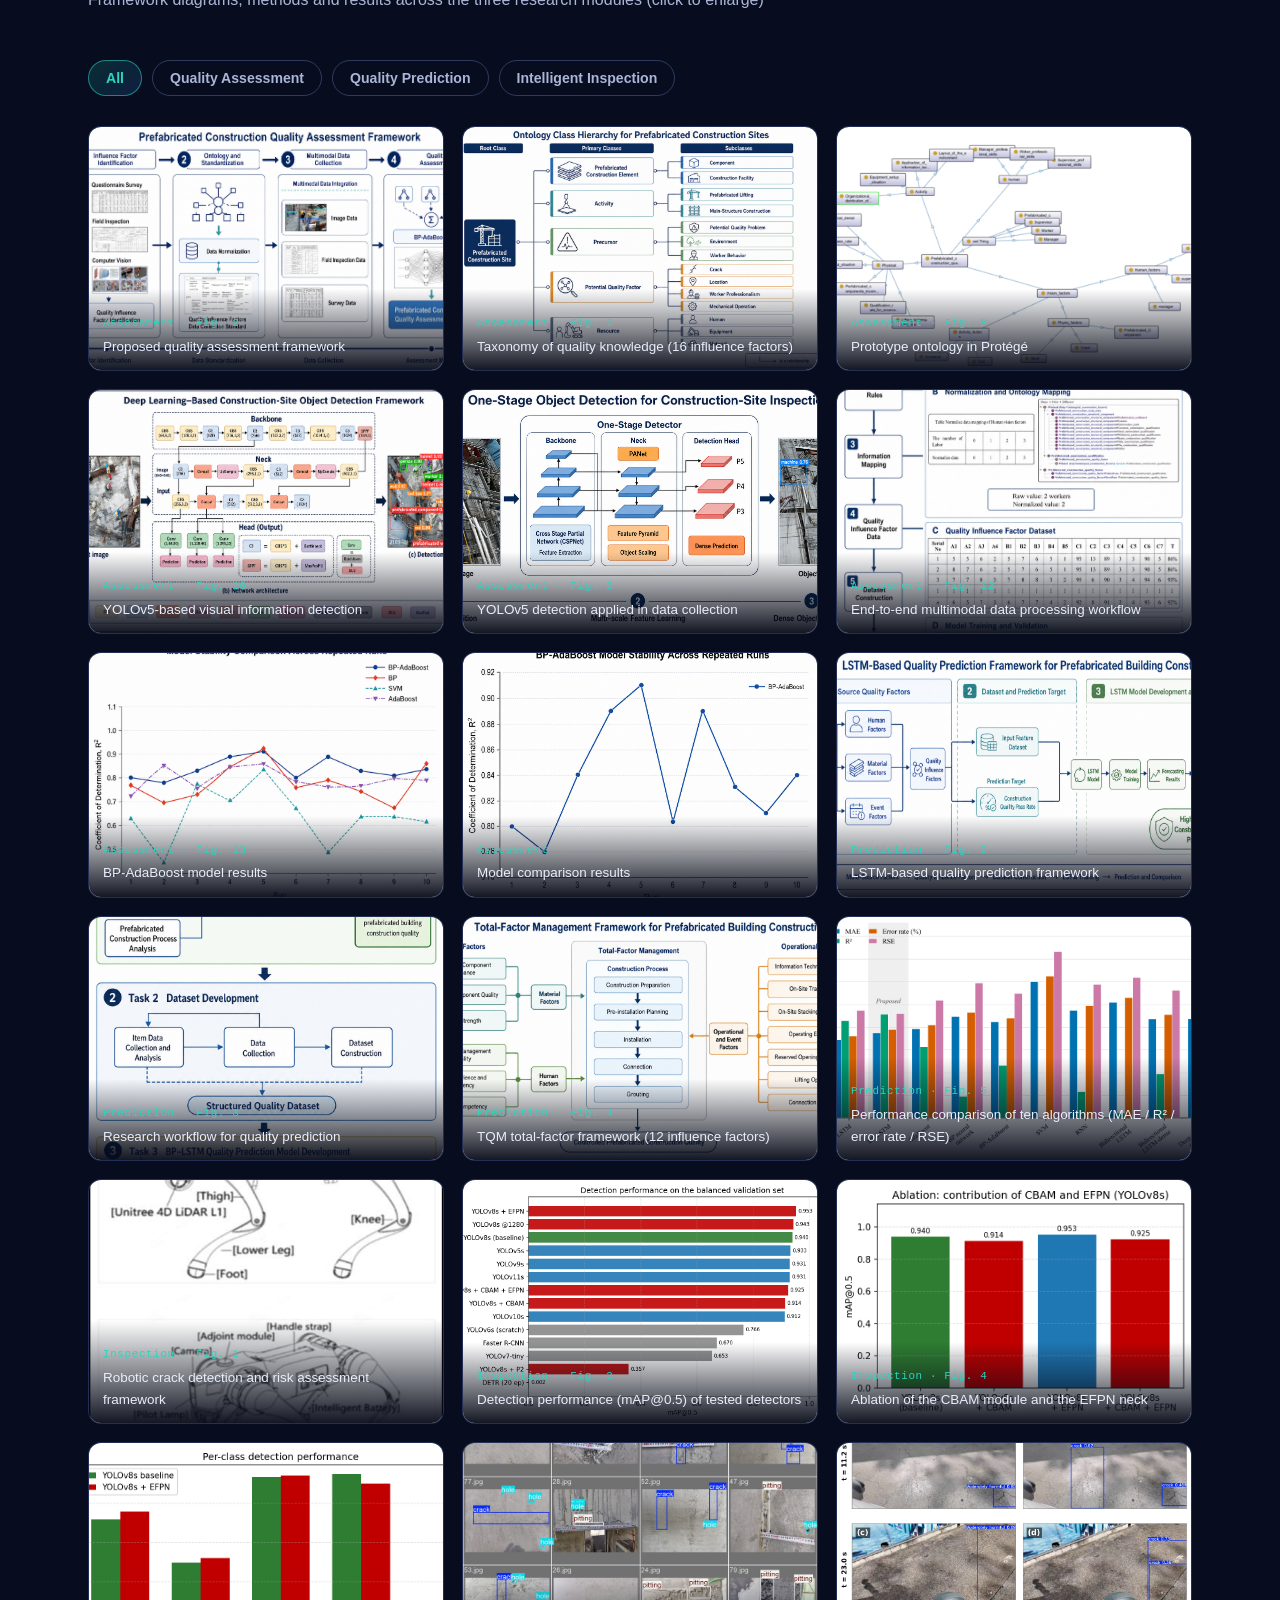
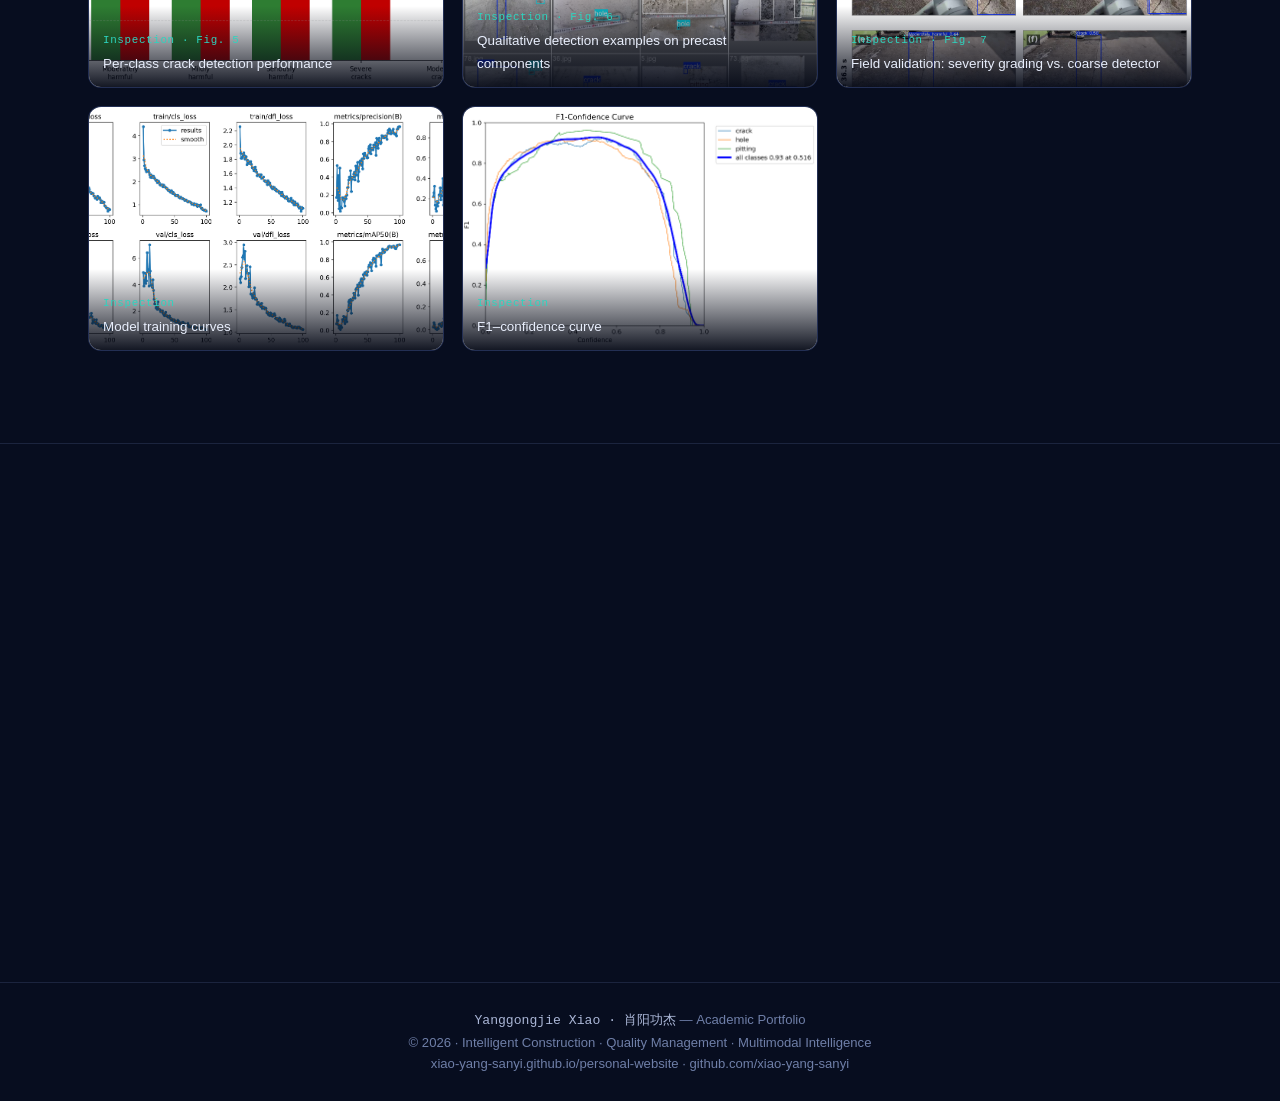
==== commit ce1c4c17: "Add GitHub Pages live site URL and .nojekyll" ====
--- a/index-en.html
+++ b/index-en.html
@@ -641,6 +641,10 @@
           <svg viewBox="0 0 24 24" fill="none" stroke="currentColor" stroke-width="2"><path d="M9 19c-5 1.5-5-2.5-7-3m14 6v-3.87a3.37 3.37 0 0 0-.94-2.61c3.14-.35 6.44-1.54 6.44-7A5.44 5.44 0 0 0 20 4.77 5.07 5.07 0 0 0 19.91 1S18.73.65 16 2.48a13.38 13.38 0 0 0-7 0C6.27.65 5.09 1 5.09 1A5.07 5.07 0 0 0 5 4.77a5.44 5.44 0 0 0-1.5 3.78c0 5.42 3.3 6.61 6.44 7A3.37 3.37 0 0 0 9 18.13V22"/></svg>
           GitHub · xiao-yang-sanyi
         </a>
+        <a class="c" href="https://xiao-yang-sanyi.github.io/personal-website/" target="_blank" rel="noopener">
+          <svg viewBox="0 0 24 24" fill="none" stroke="currentColor" stroke-width="2"><circle cx="12" cy="12" r="10"/><path d="M2 12h20"/><path d="M12 2a15.3 15.3 0 0 1 4 10 15.3 15.3 0 0 1-4 10 15.3 15.3 0 0 1-4-10 15.3 15.3 0 0 1 4-10z"/></svg>
+          xiao-yang-sanyi.github.io/personal-website
+        </a>
       </div>
       <a class="btn btn-primary" href="mailto:yanggj.xiao@connect.polyu.hk">Email Me ✉</a>
     </div>
@@ -651,7 +655,7 @@
   <div class="container">
     <span class="mono">Yanggongjie Xiao · 肖阳功杰</span> — Academic Portfolio<br />
     © <span id="year">2026</span> · Intelligent Construction · Quality Management · Multimodal Intelligence<br />
-    <a href="https://github.com/xiao-yang-sanyi" target="_blank" rel="noopener">github.com/xiao-yang-sanyi</a>
+    <a href="https://xiao-yang-sanyi.github.io/personal-website/" target="_blank" rel="noopener">xiao-yang-sanyi.github.io/personal-website</a> · <a href="https://github.com/xiao-yang-sanyi" target="_blank" rel="noopener">github.com/xiao-yang-sanyi</a>
   </div>
 </footer>
 
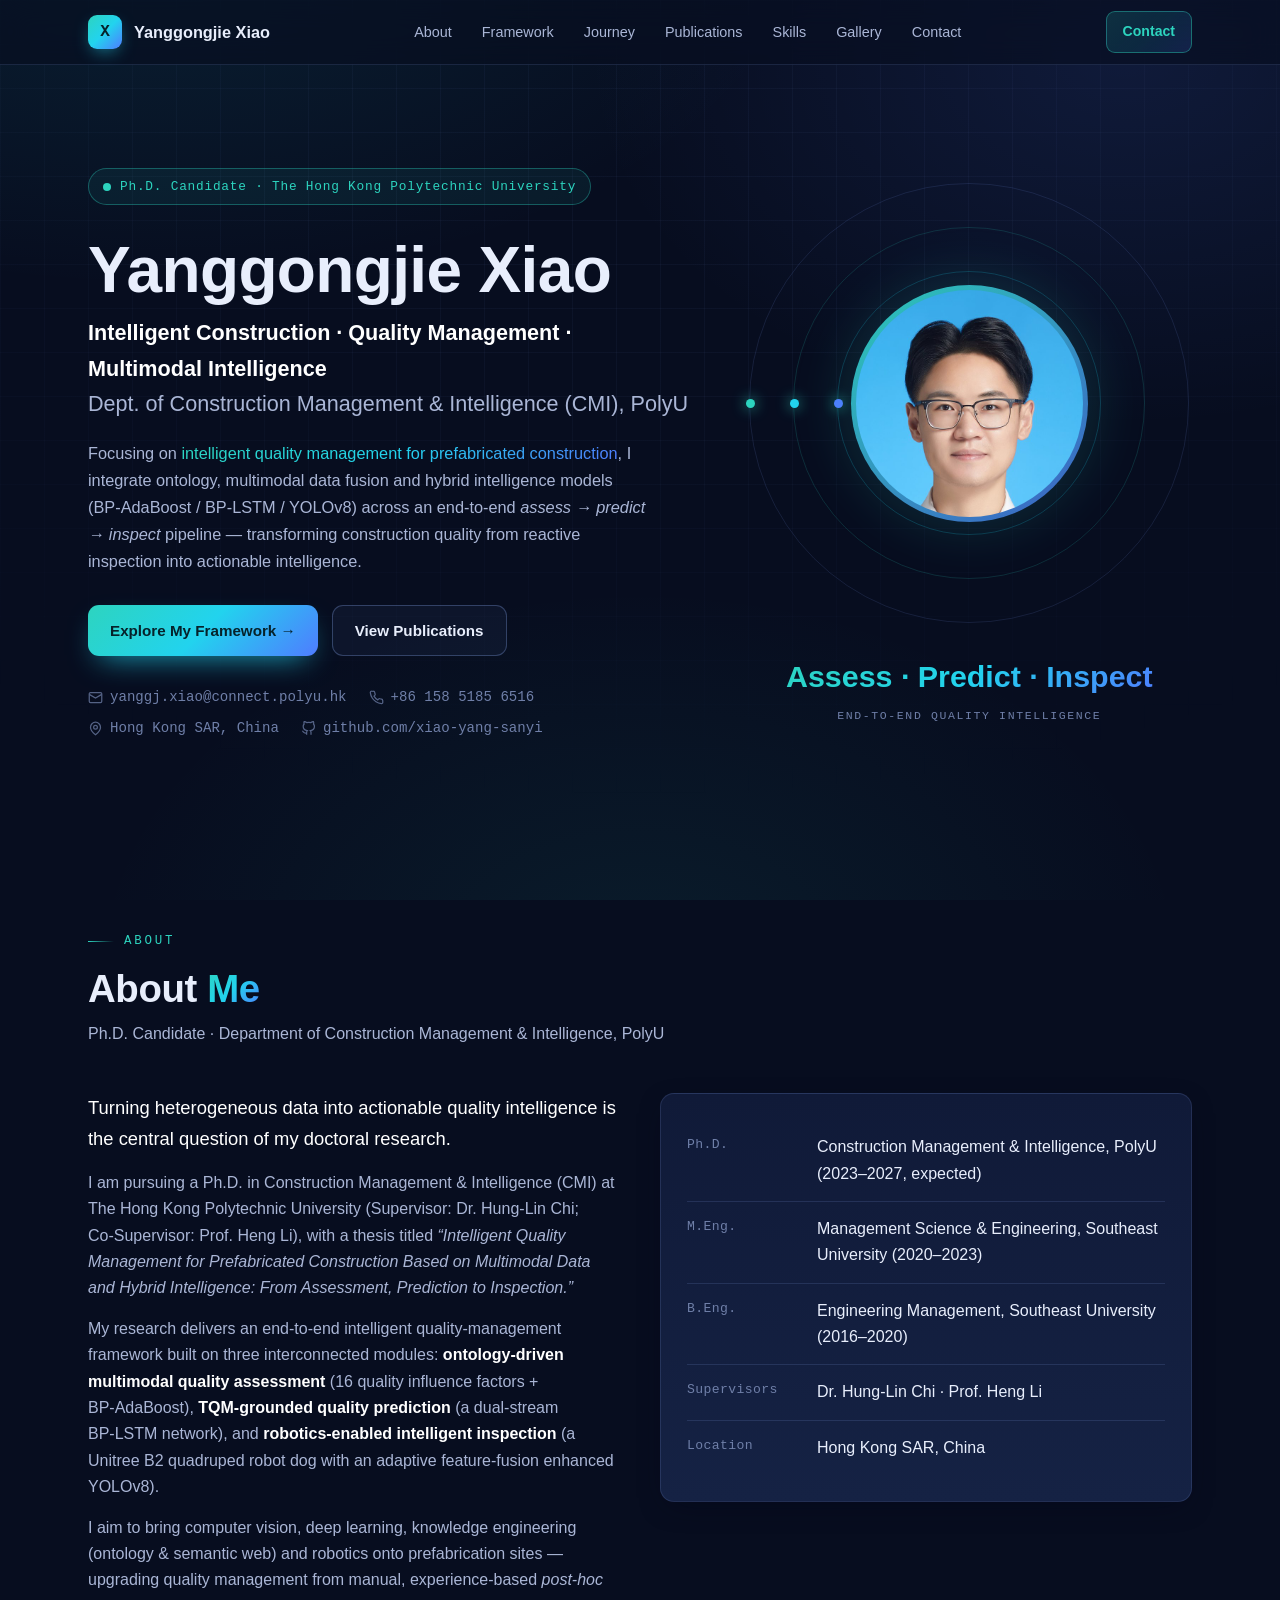
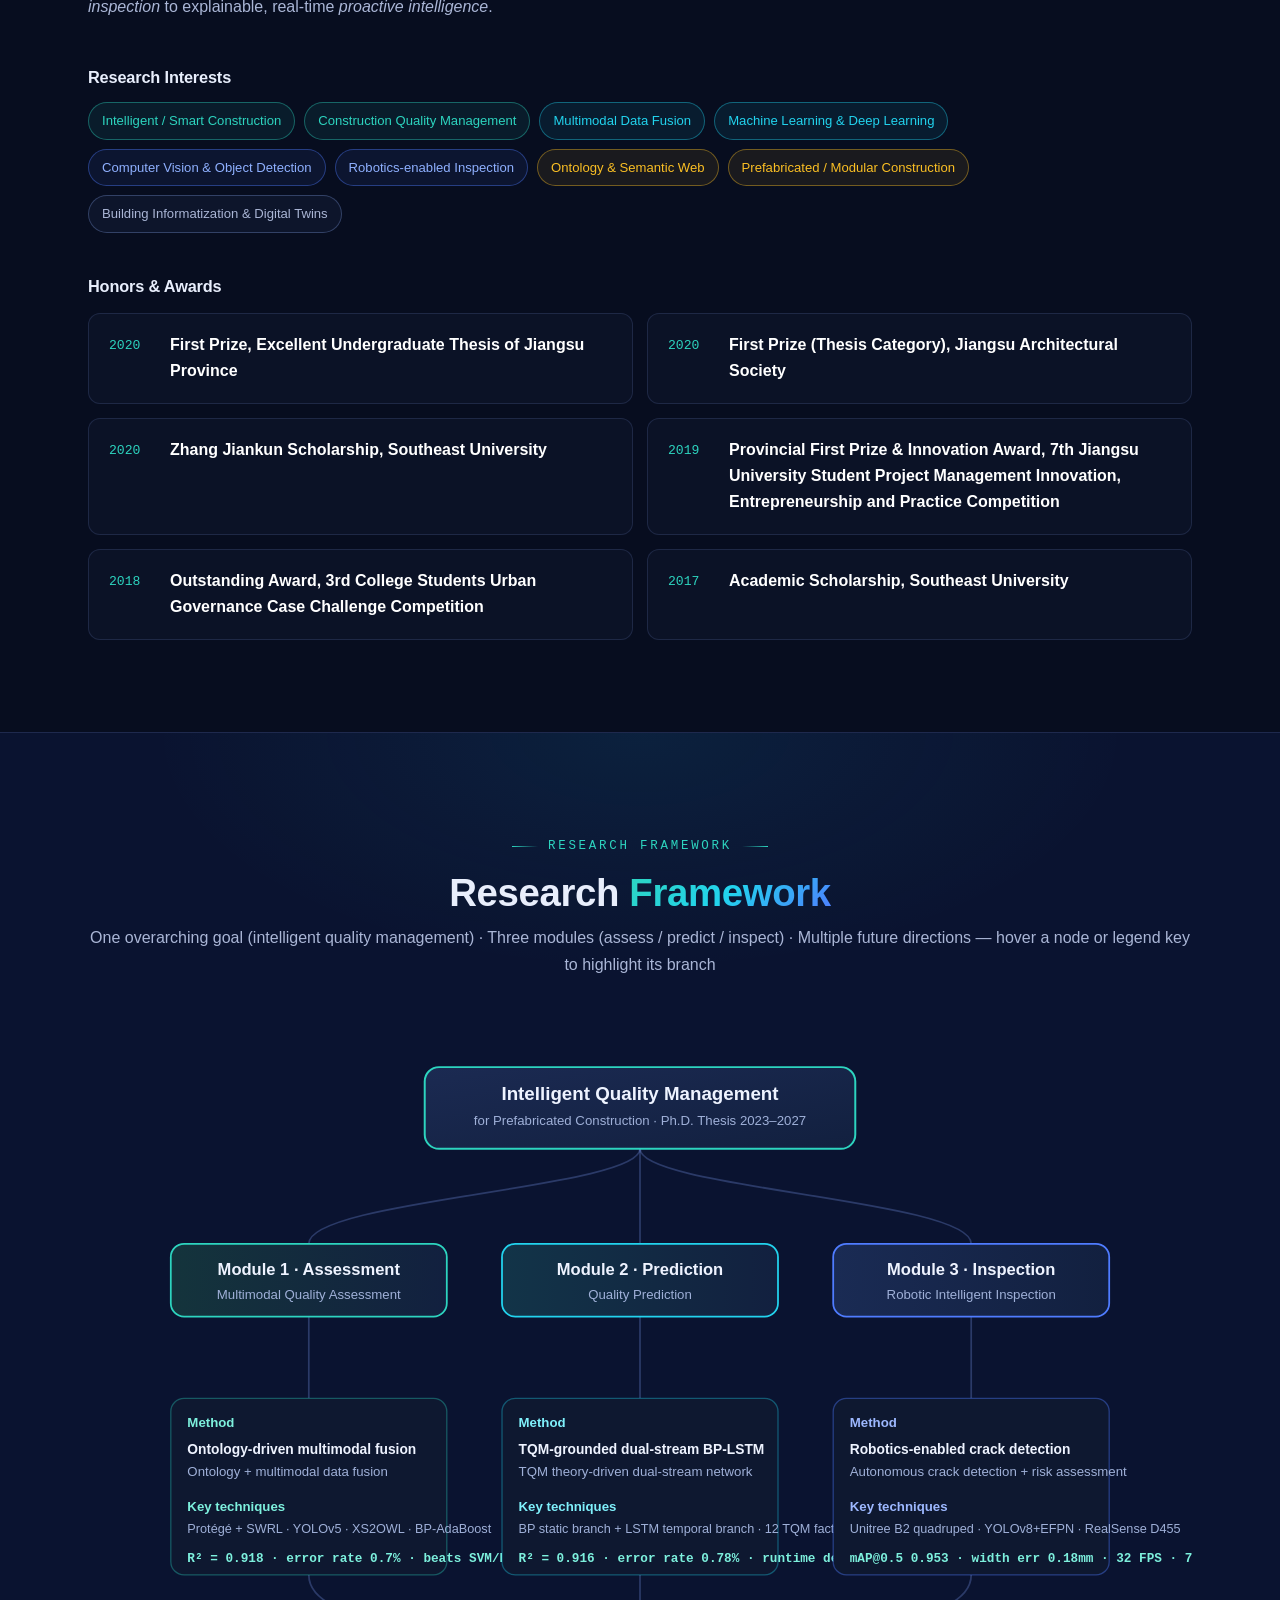
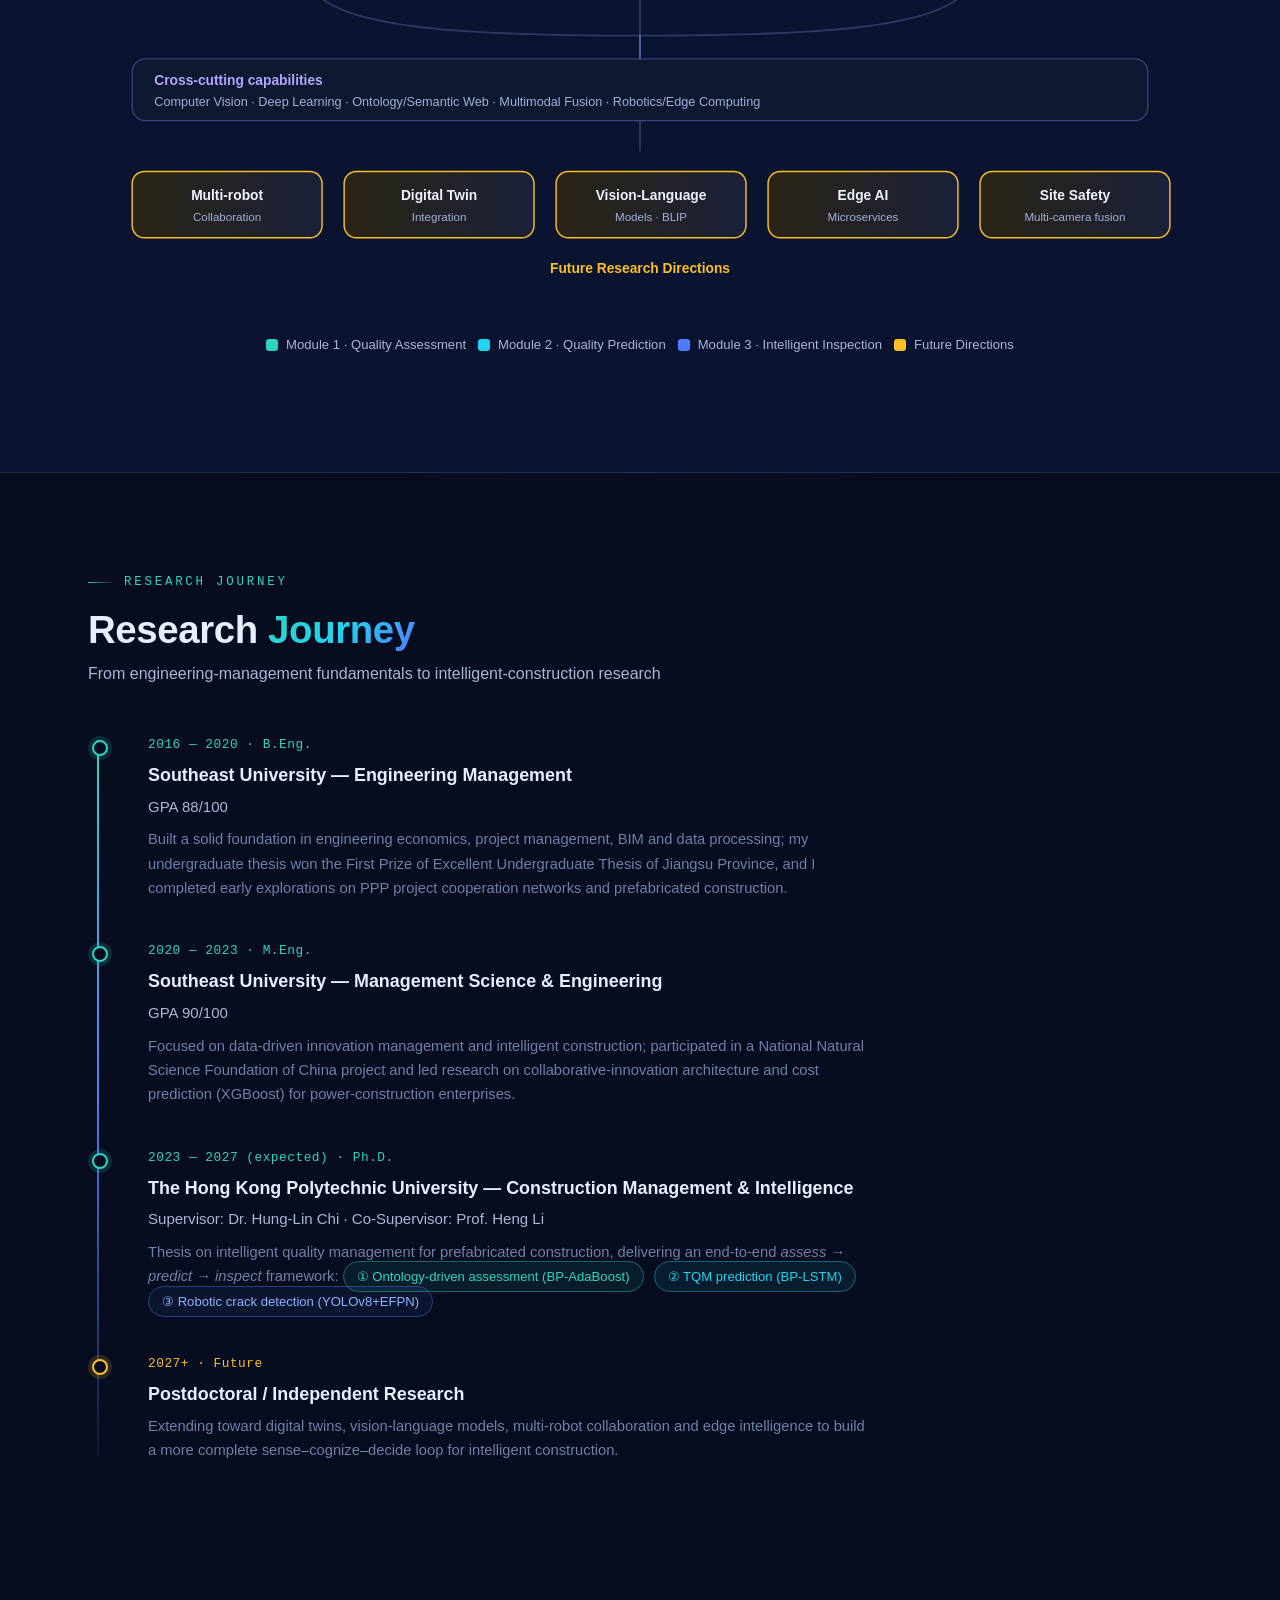
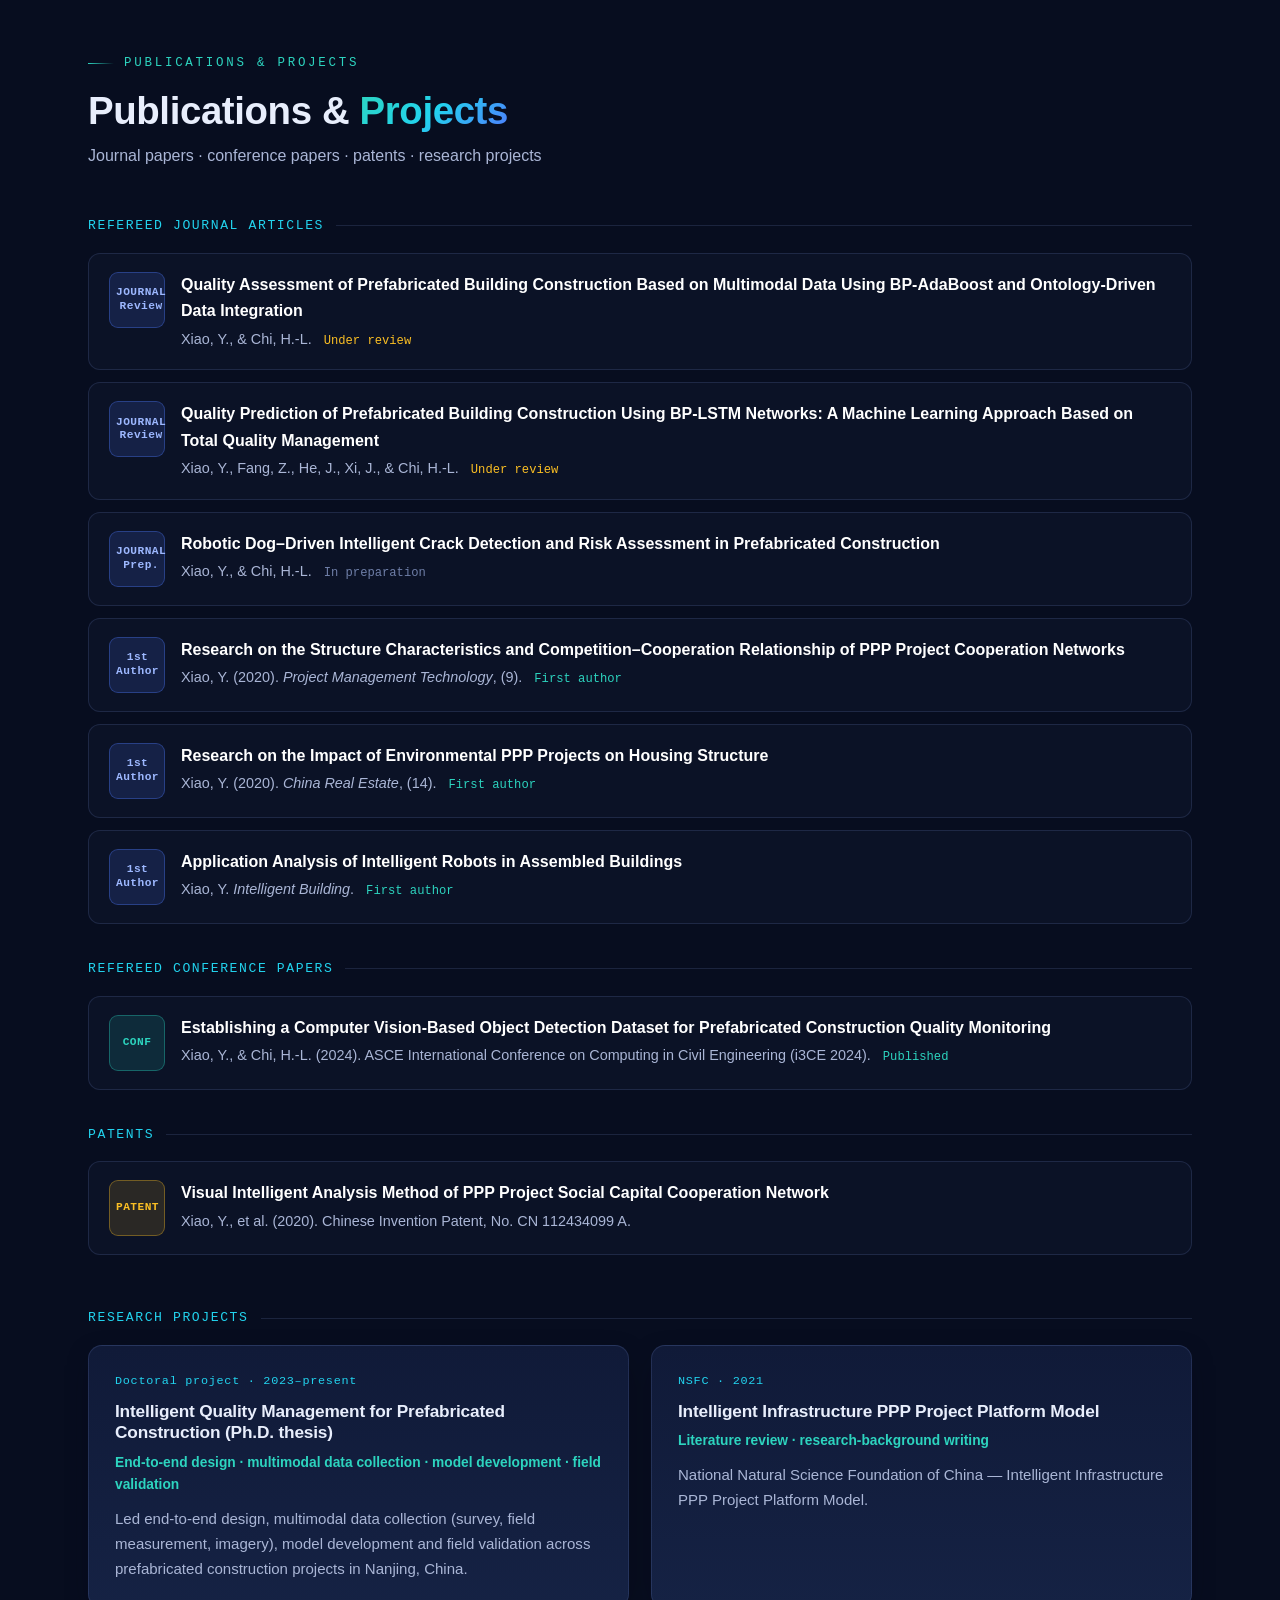
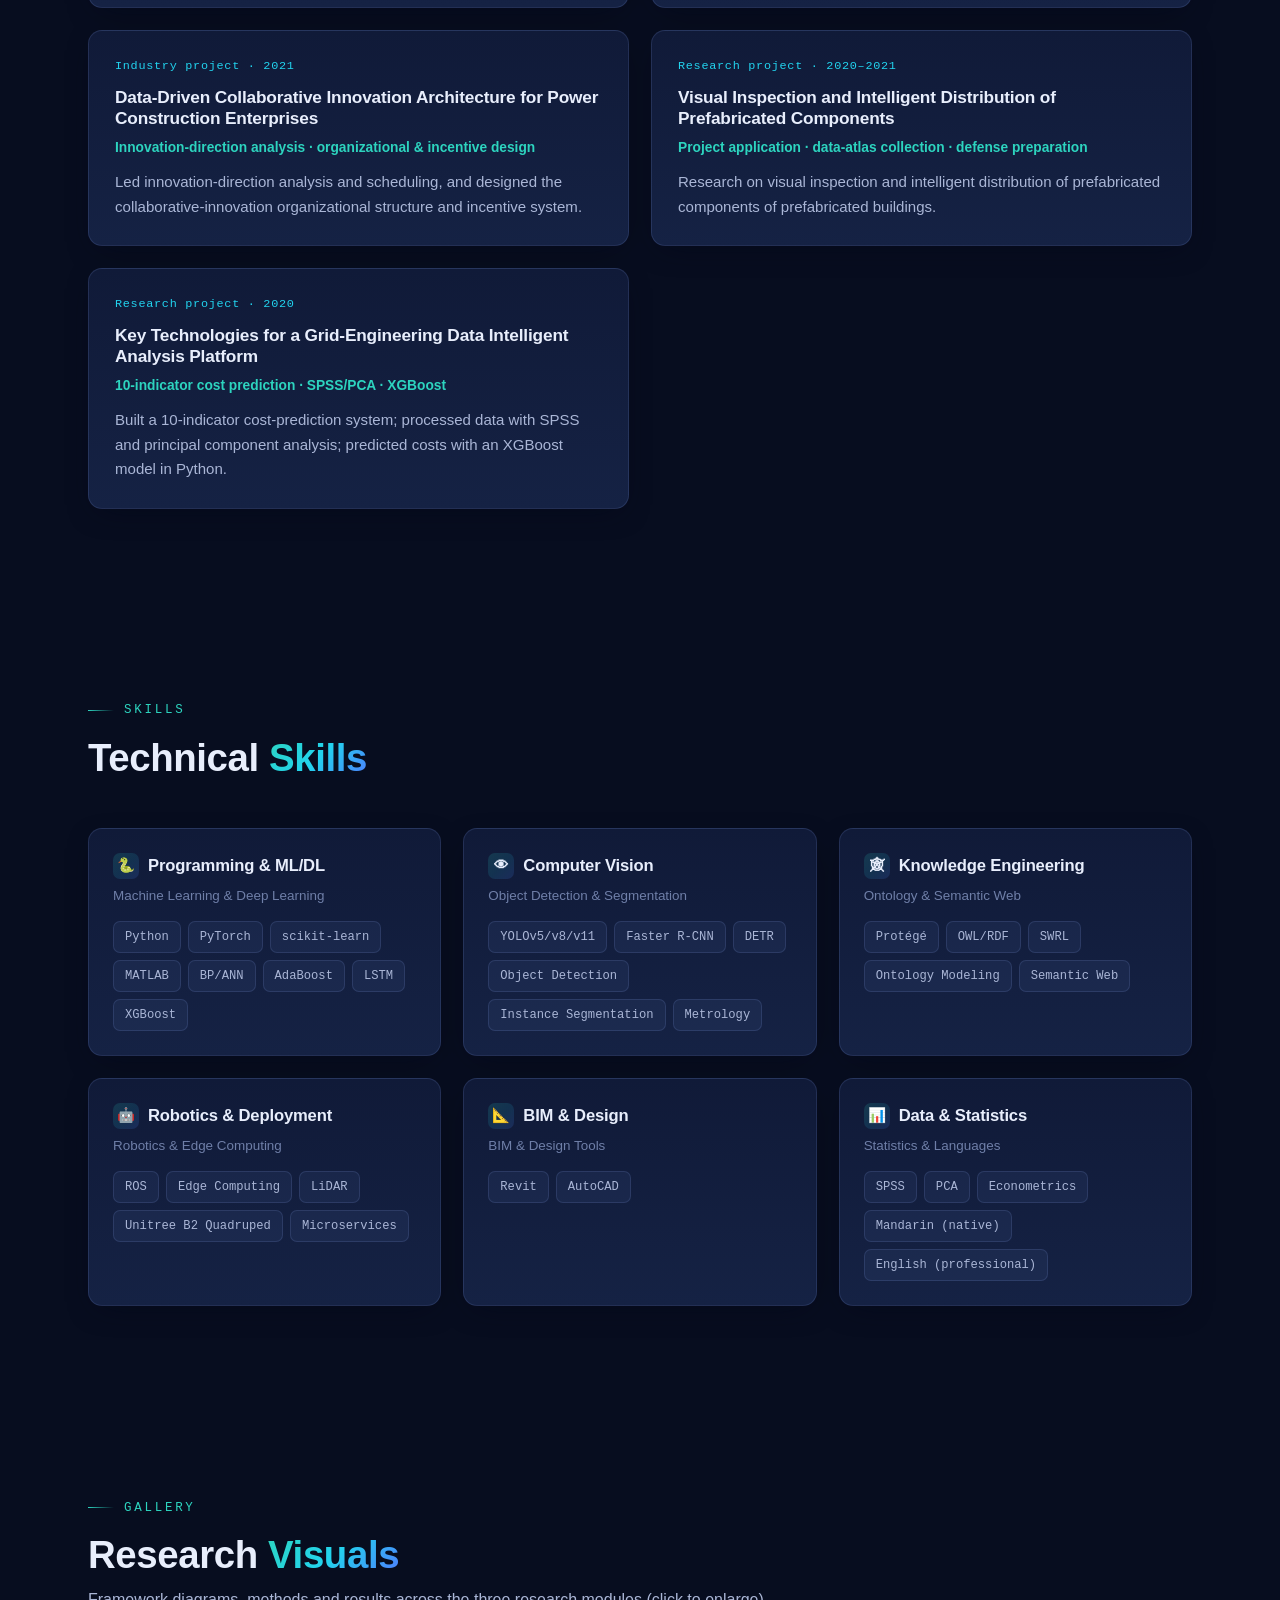
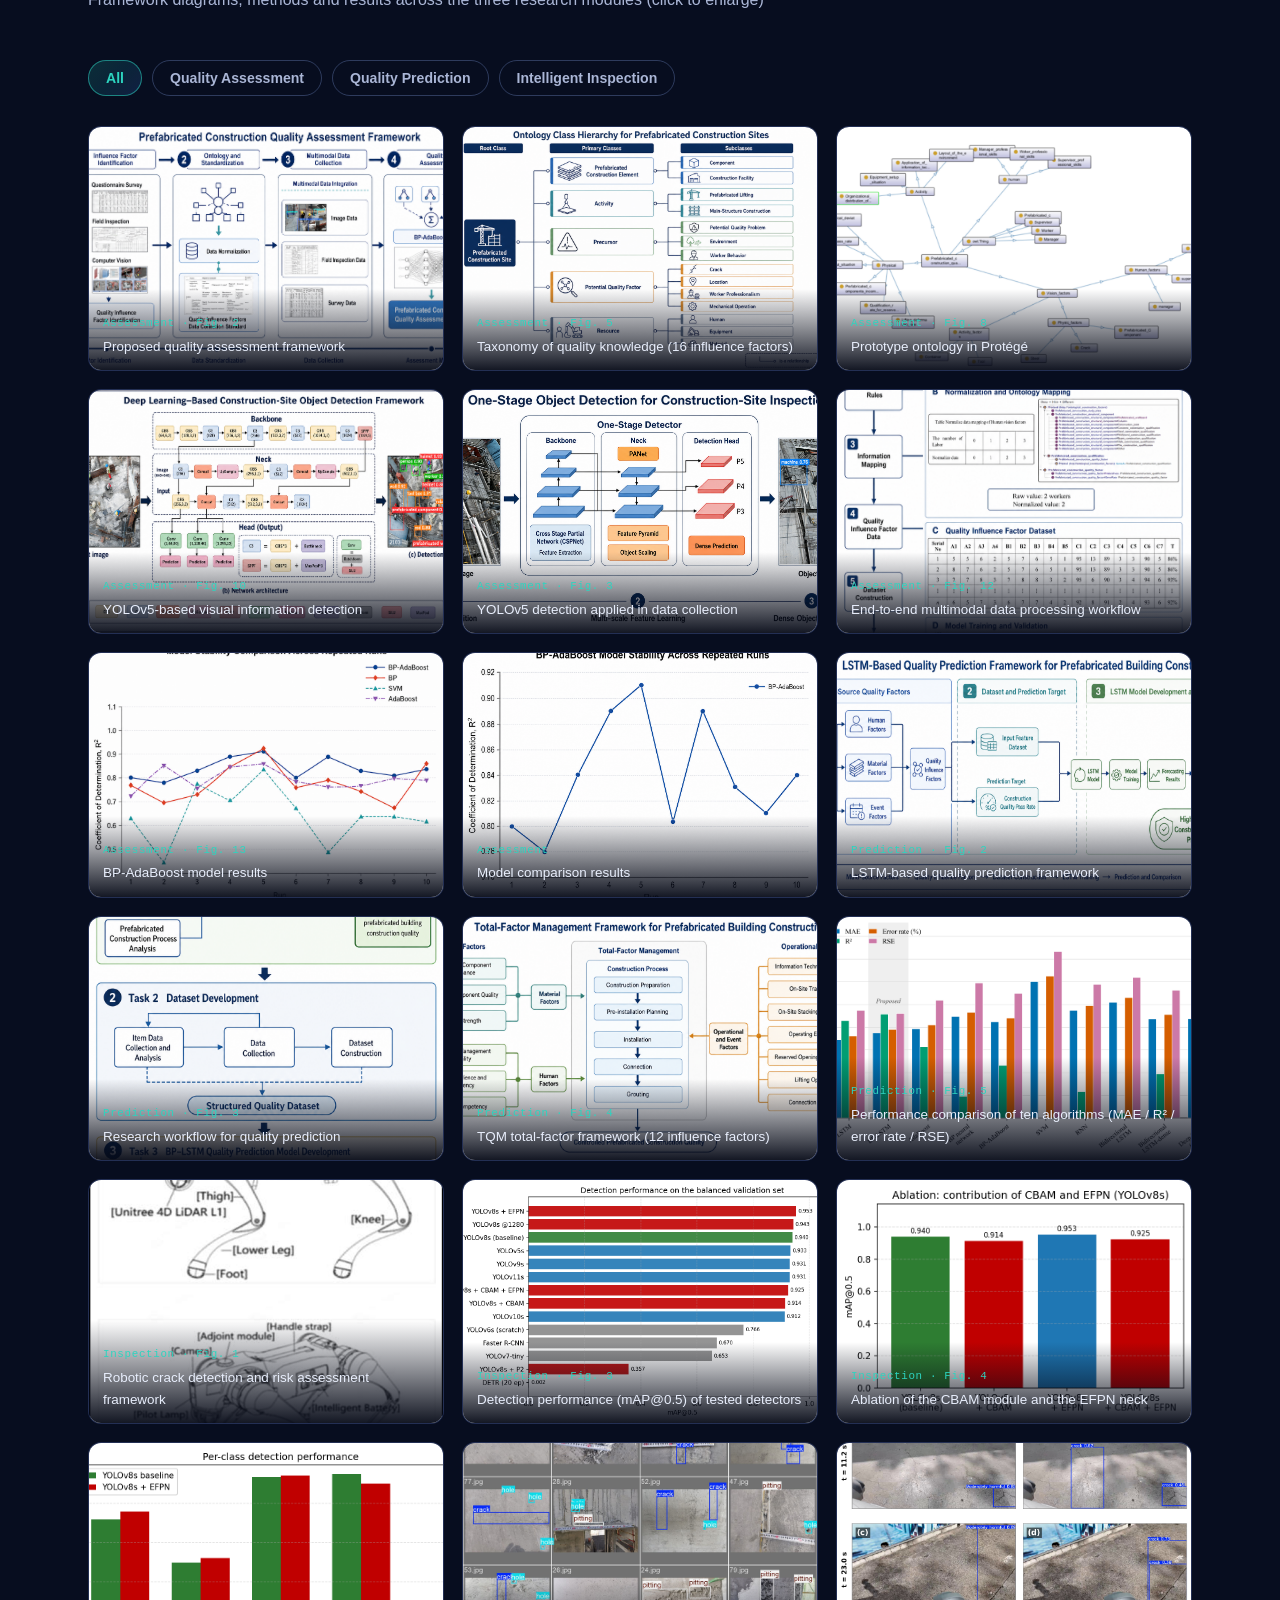
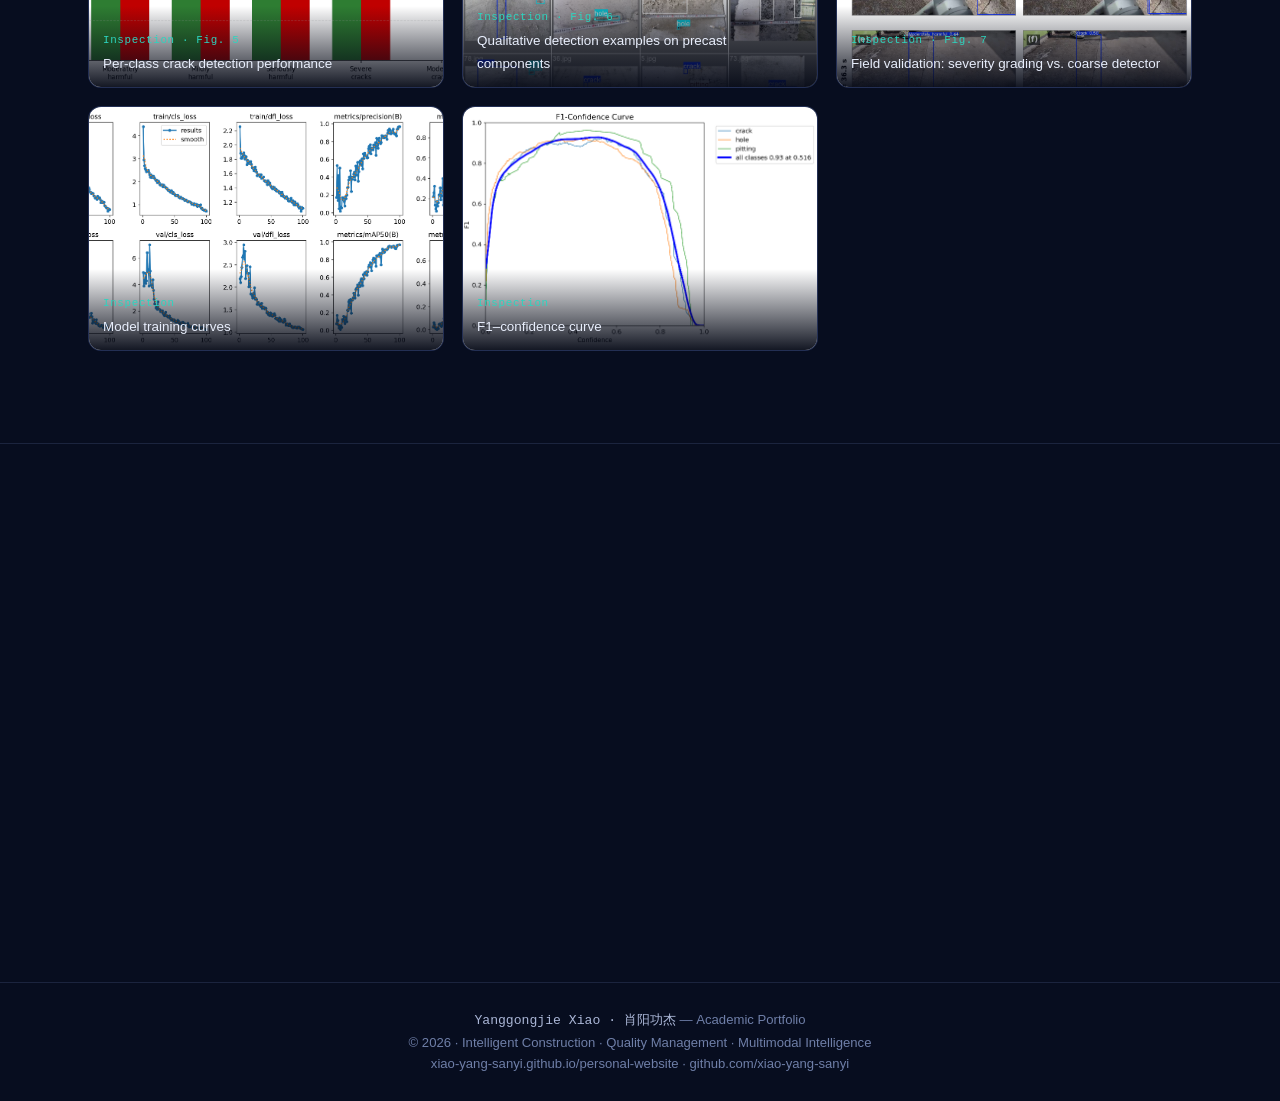
==== commit c0897601: "Add ID portrait as circular avatar in the hero orbit" ====
--- a/index-en.html
+++ b/index-en.html
@@ -71,9 +71,14 @@
     </div>
 
     <div class="hero-visual reveal">
-      <div class="orbit"></div>
-      <div class="orbit o2"></div>
-      <div class="orbit o3"></div>
+      <div class="hero-orbits">
+        <div class="orbit"></div>
+        <div class="orbit o2"></div>
+        <div class="orbit o3"></div>
+        <div class="hero-portrait">
+          <img src="assets/img/portrait.jpg" alt="Yanggongjie Xiao" width="640" height="640" />
+        </div>
+      </div>
       <div class="hero-core">
         <div class="big grad-text">Assess · Predict · Inspect</div>
         <div class="lbl">End-to-end quality intelligence</div>
--- a/css/style.css
+++ b/css/style.css
@@ -281,8 +281,25 @@
 /* Hero right: floating stats / orbit */
 .hero-visual {
   position: relative;
+  display: flex; flex-direction: column; align-items: center; gap: 28px;
+}
+.hero-orbits {
+  position: relative;
+  width: 100%; max-width: 440px;
   aspect-ratio: 1 / 1;
   display: grid; place-items: center;
+}
+.hero-portrait {
+  position: relative; z-index: 2;
+  width: 54%; aspect-ratio: 1 / 1;
+  border-radius: 50%; padding: 5px;
+  background: linear-gradient(140deg, rgba(45,212,191,.95), rgba(79,124,255,.75));
+  box-shadow: 0 0 60px rgba(45,212,191,.20);
+}
+.hero-portrait img {
+  width: 100%; height: 100%; display: block;
+  border-radius: 50%; object-fit: cover;
+  background: #0b1430;
 }
 .orbit {
   position: absolute; inset: 0;
@@ -290,8 +307,8 @@
   border-radius: 50%;
   animation: orbit 18s linear infinite;
 }
-.orbit.o2 { inset: 12%; border-color: rgba(45, 212, 191, 0.16); animation-duration: 12s; animation-direction: reverse; }
-.orbit.o3 { inset: 28%; border-color: rgba(34, 211, 238, 0.20); animation-duration: 7.5s; }
+.orbit.o2 { inset: 10%; border-color: rgba(45, 212, 191, 0.16); animation-duration: 12s; animation-direction: reverse; }
+.orbit.o3 { inset: 20%; border-color: rgba(34, 211, 238, 0.20); animation-duration: 7.5s; }
 .orbit::after {
   content: "";
   position: absolute; width: 9px; height: 9px;
@@ -307,7 +324,7 @@
   text-align: center;
 }
 .hero-core .big {
-  font-size: clamp(2.4rem, 5vw, 3.4rem);
+  font-size: clamp(1.5rem, 2.6vw, 1.9rem);
   font-weight: 800;
 }
 .hero-core .lbl {
